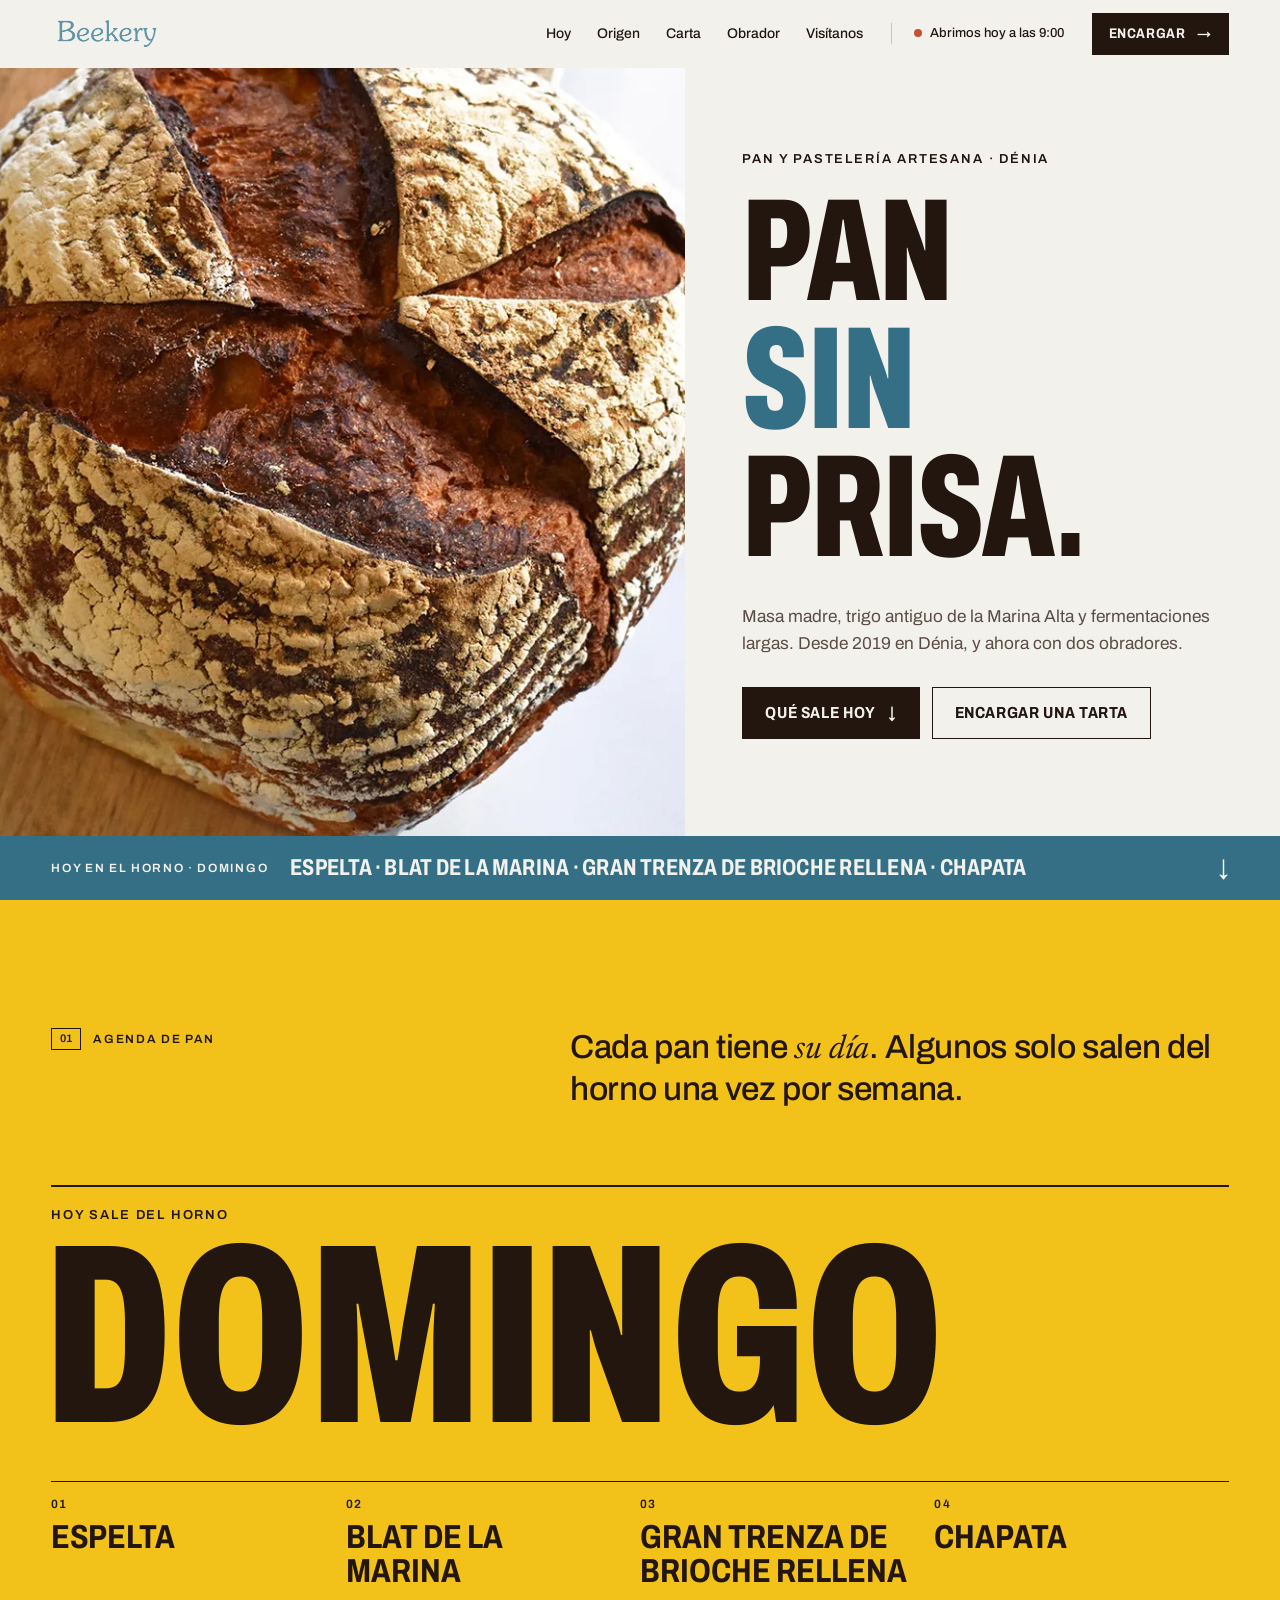
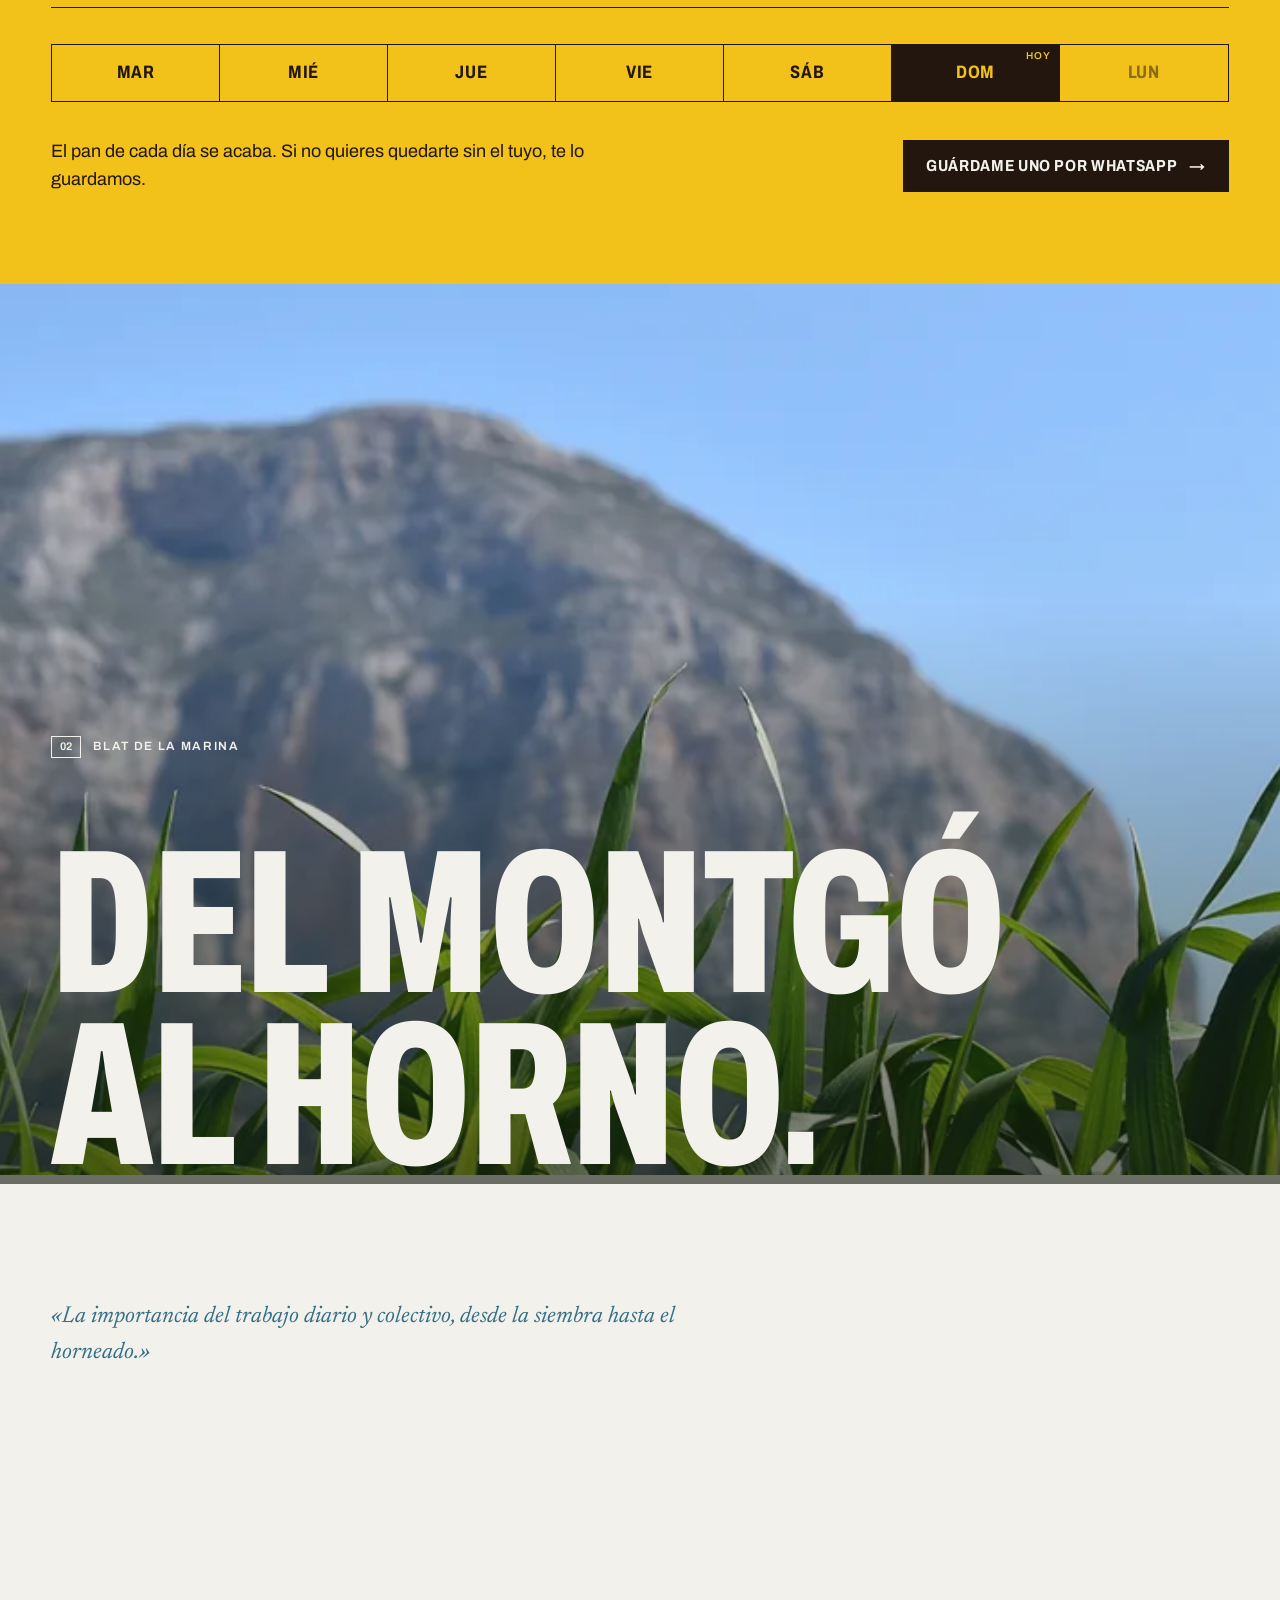
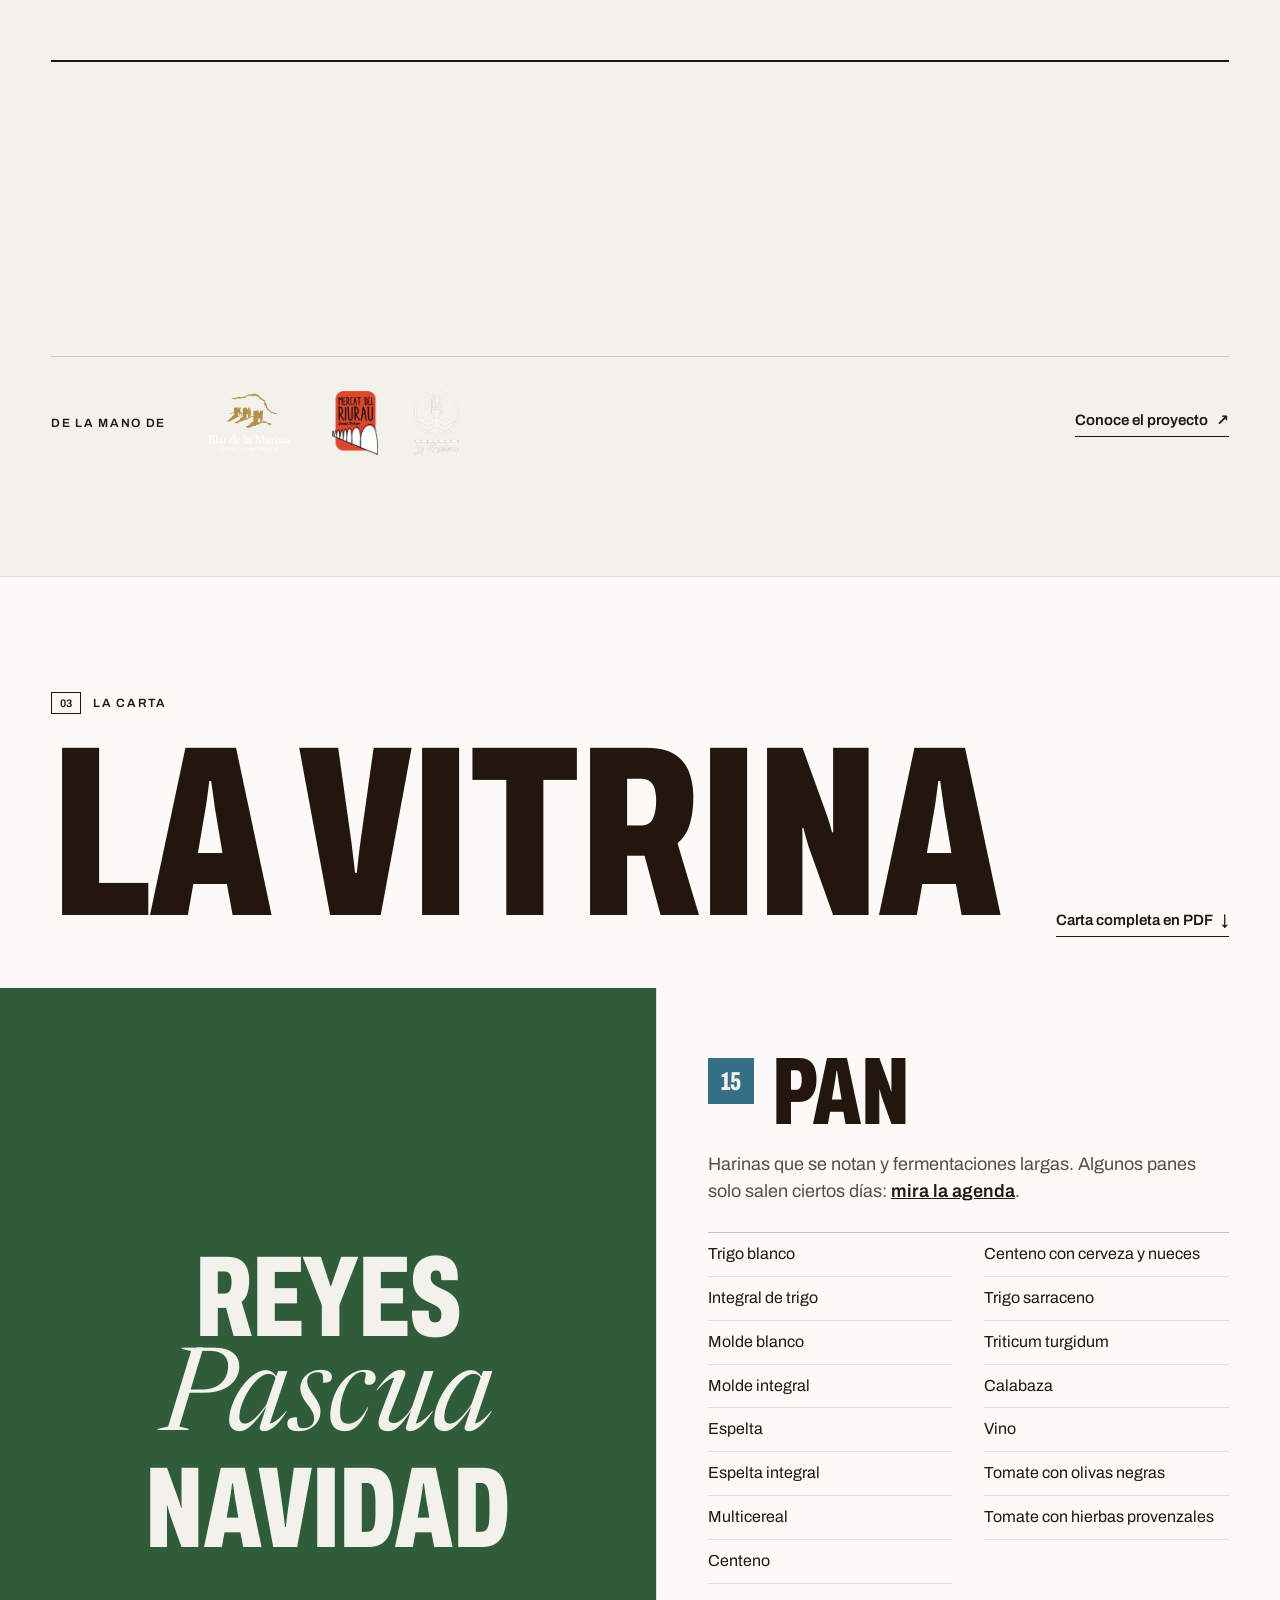
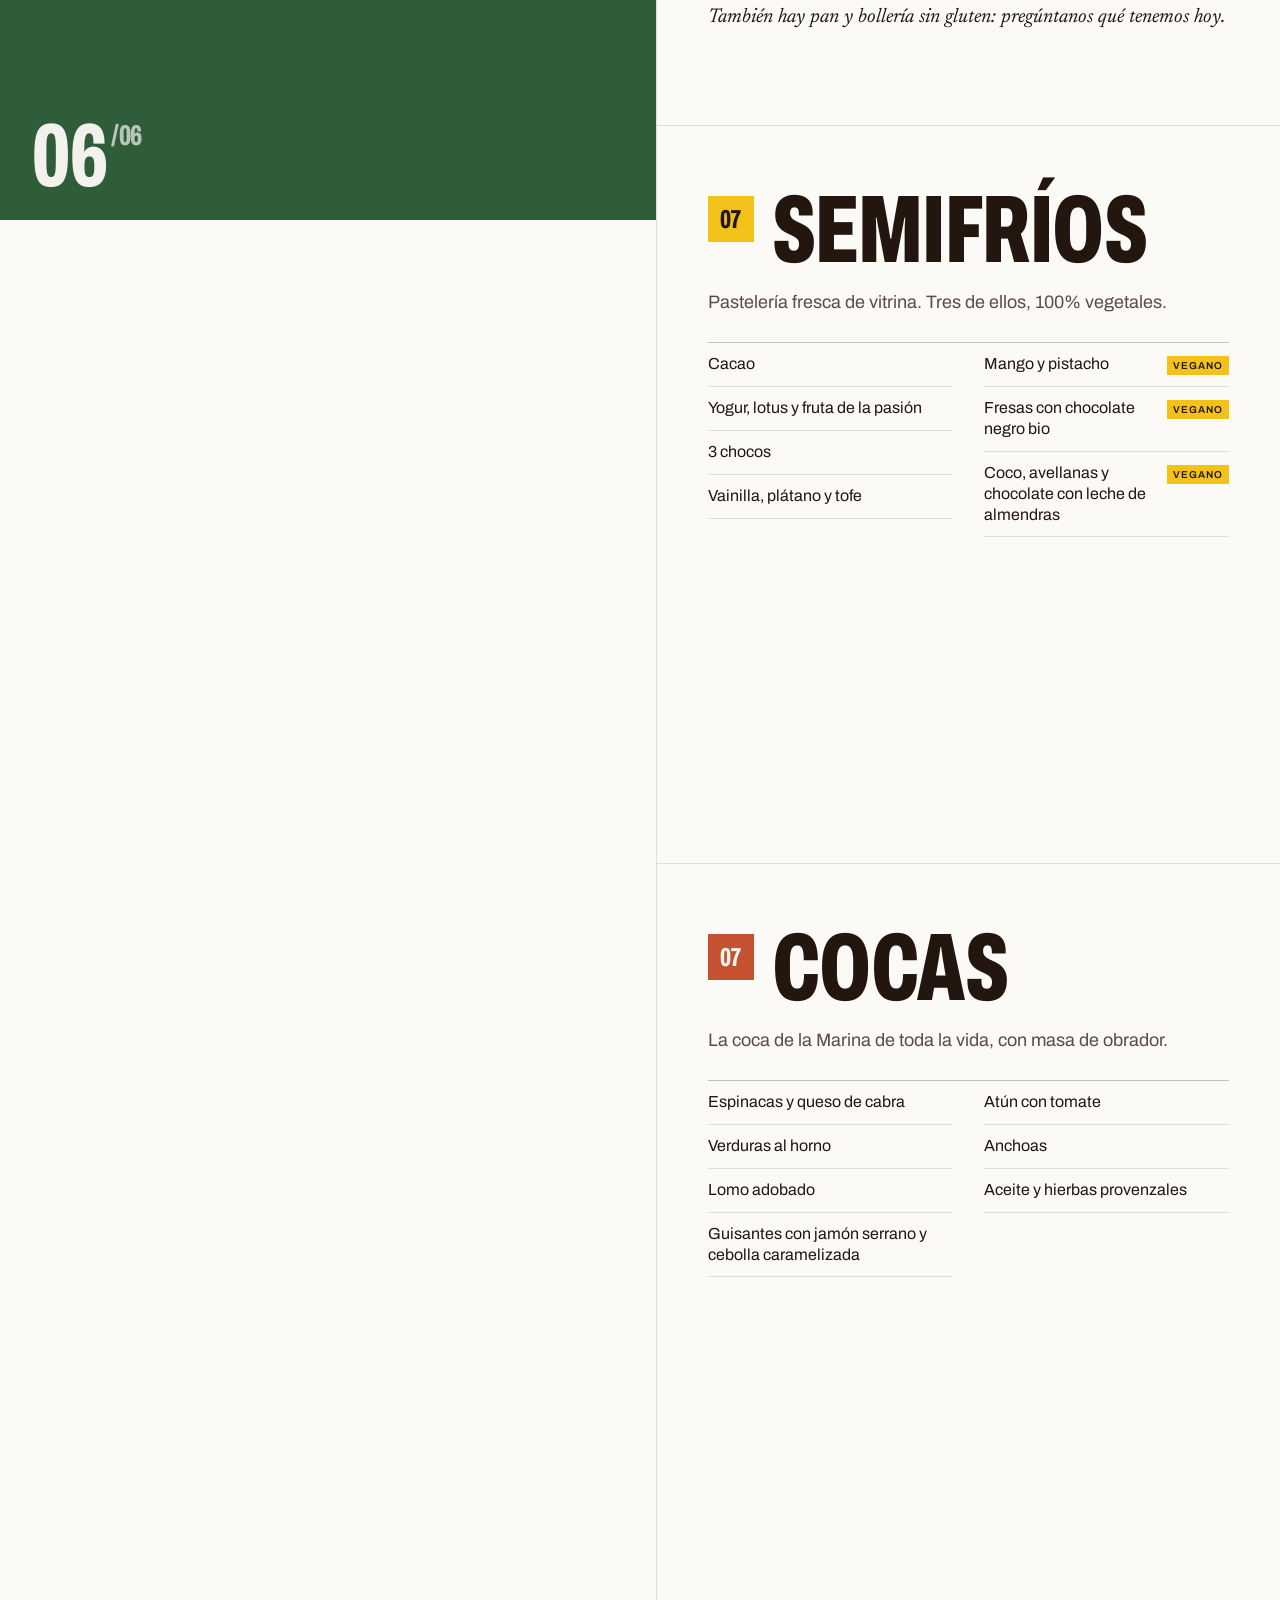
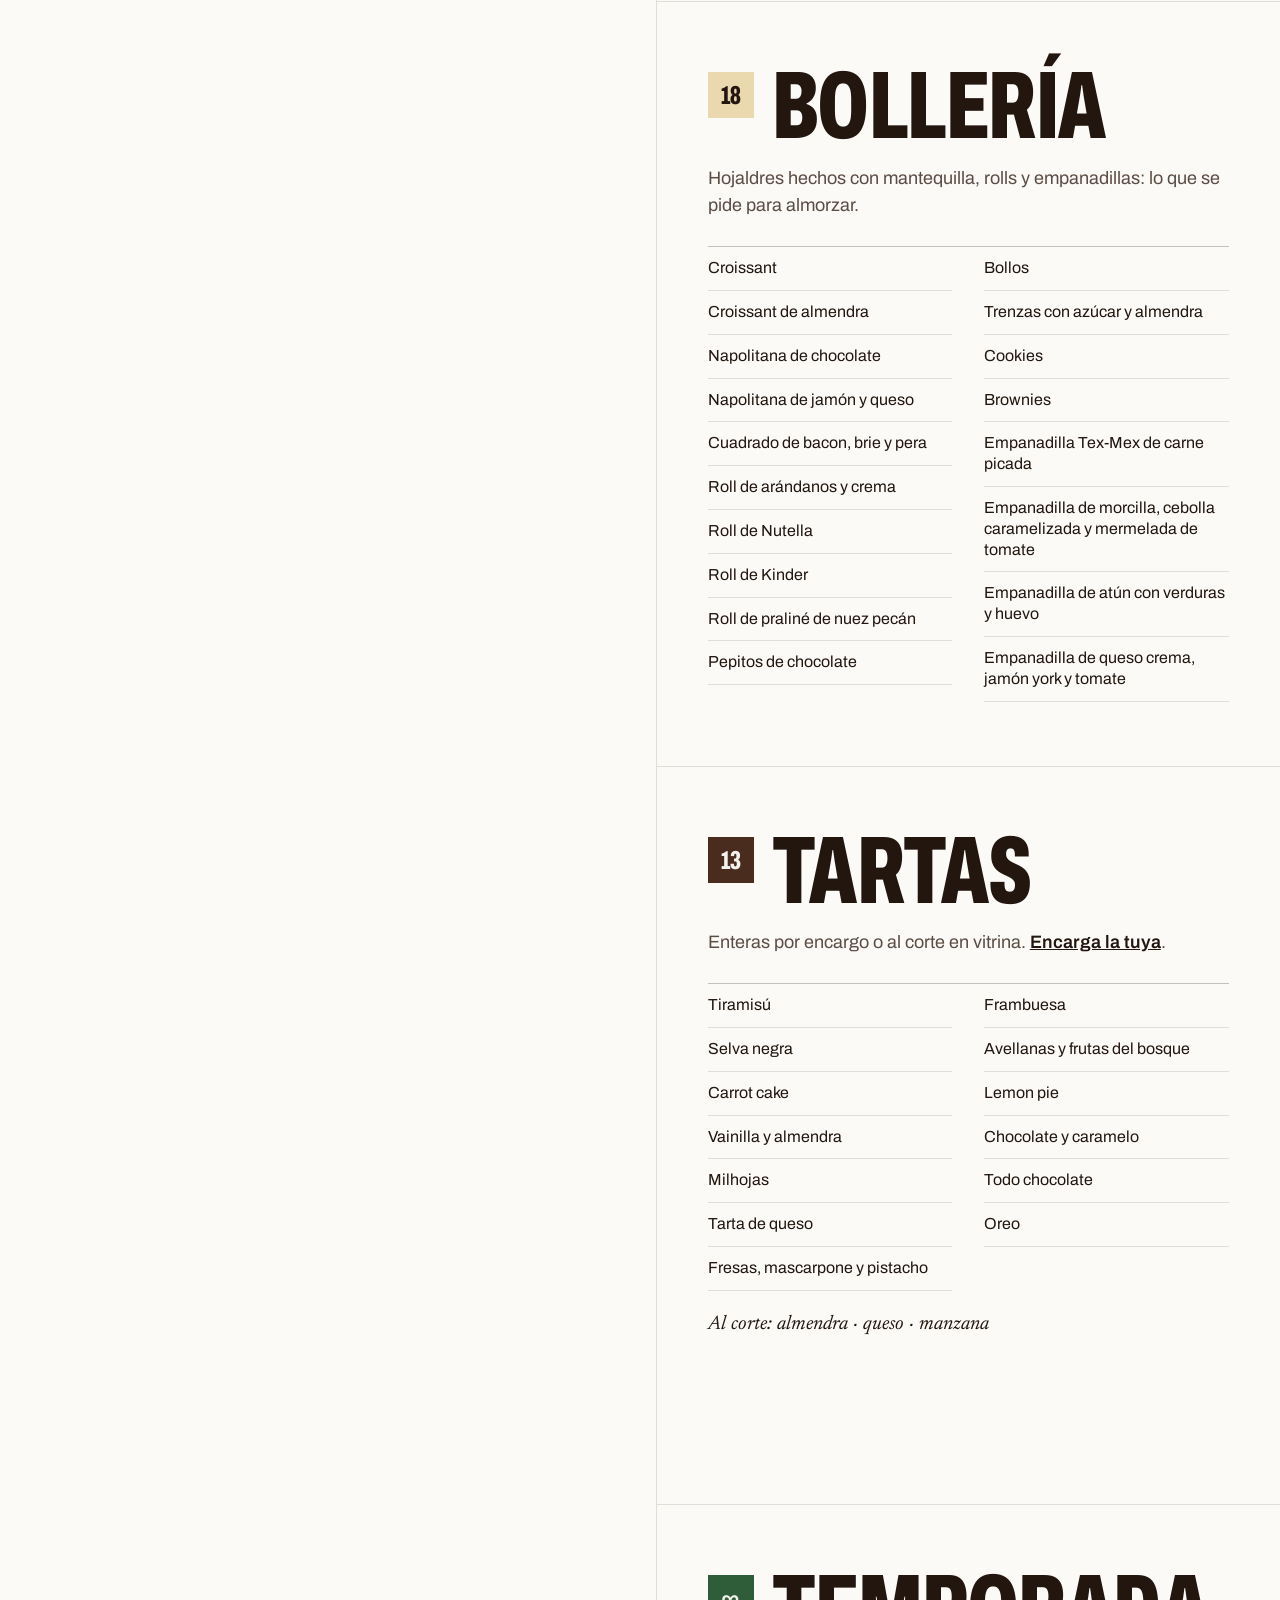
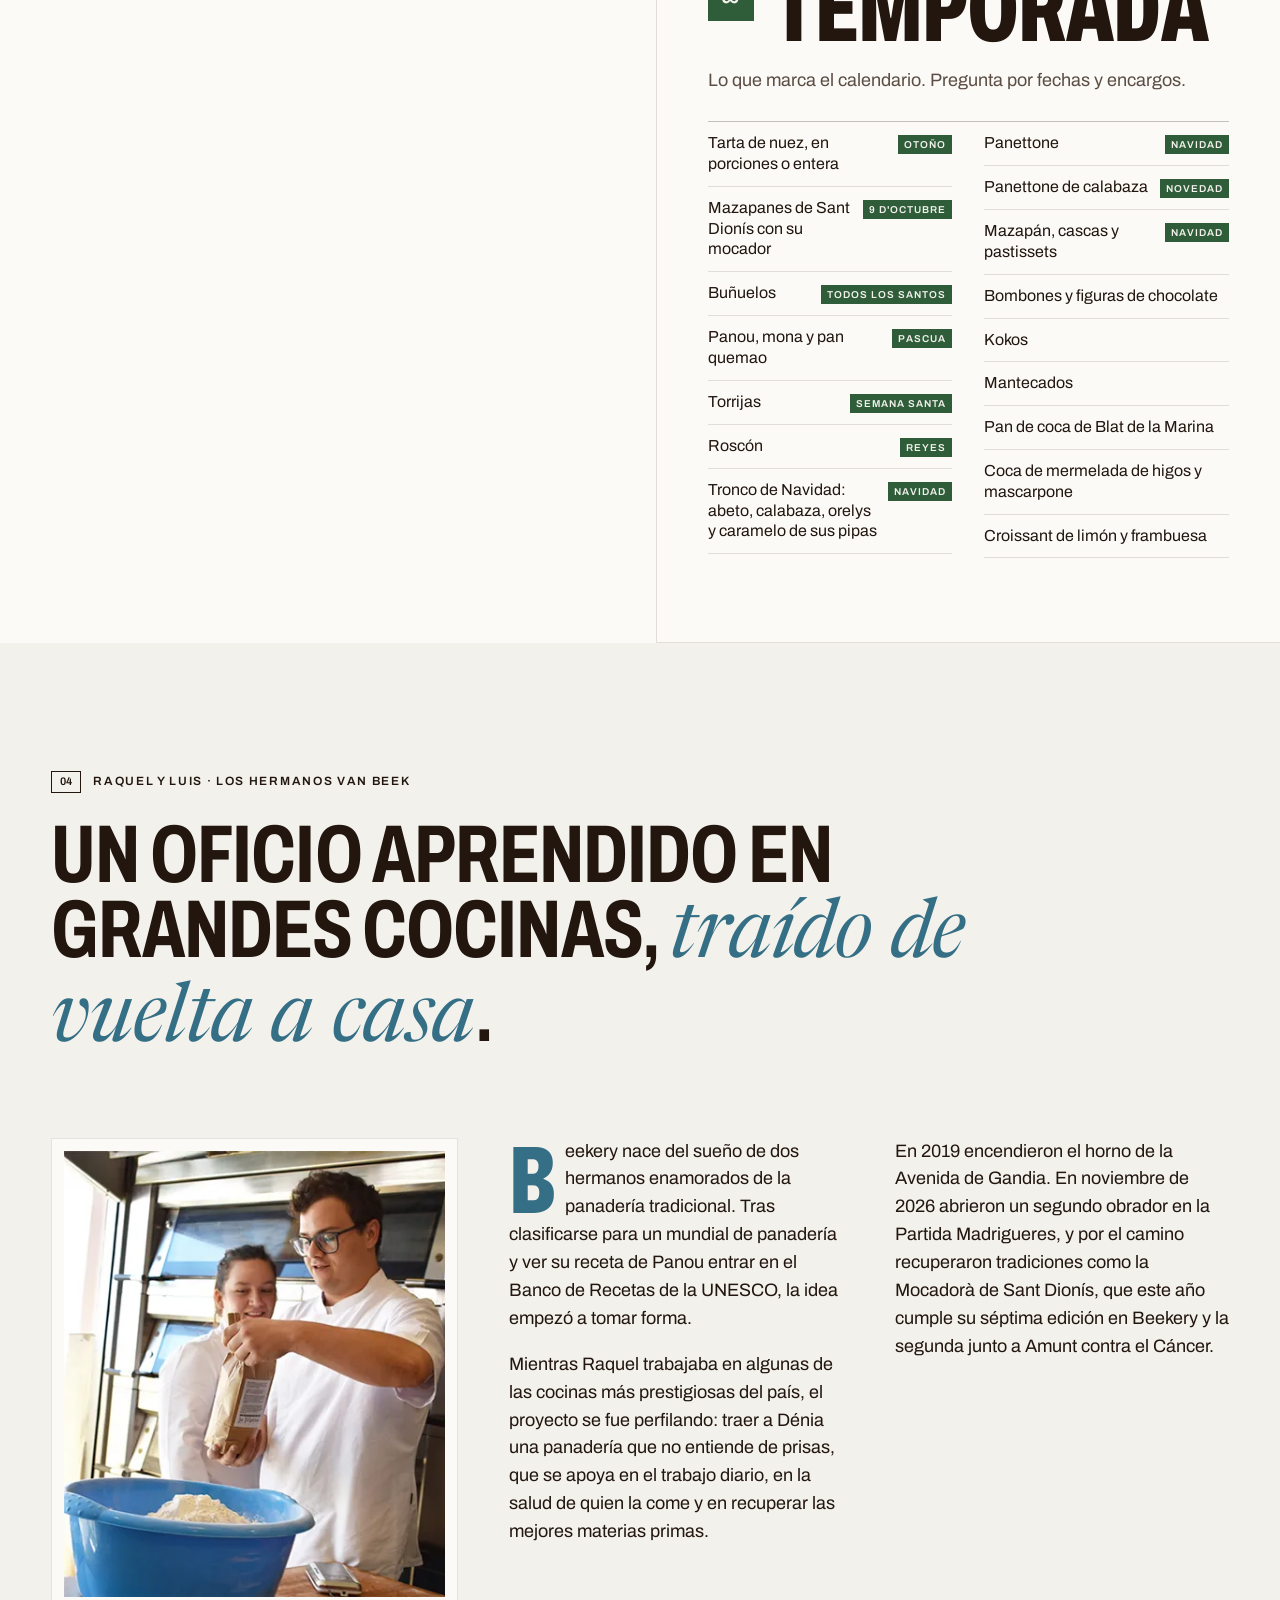
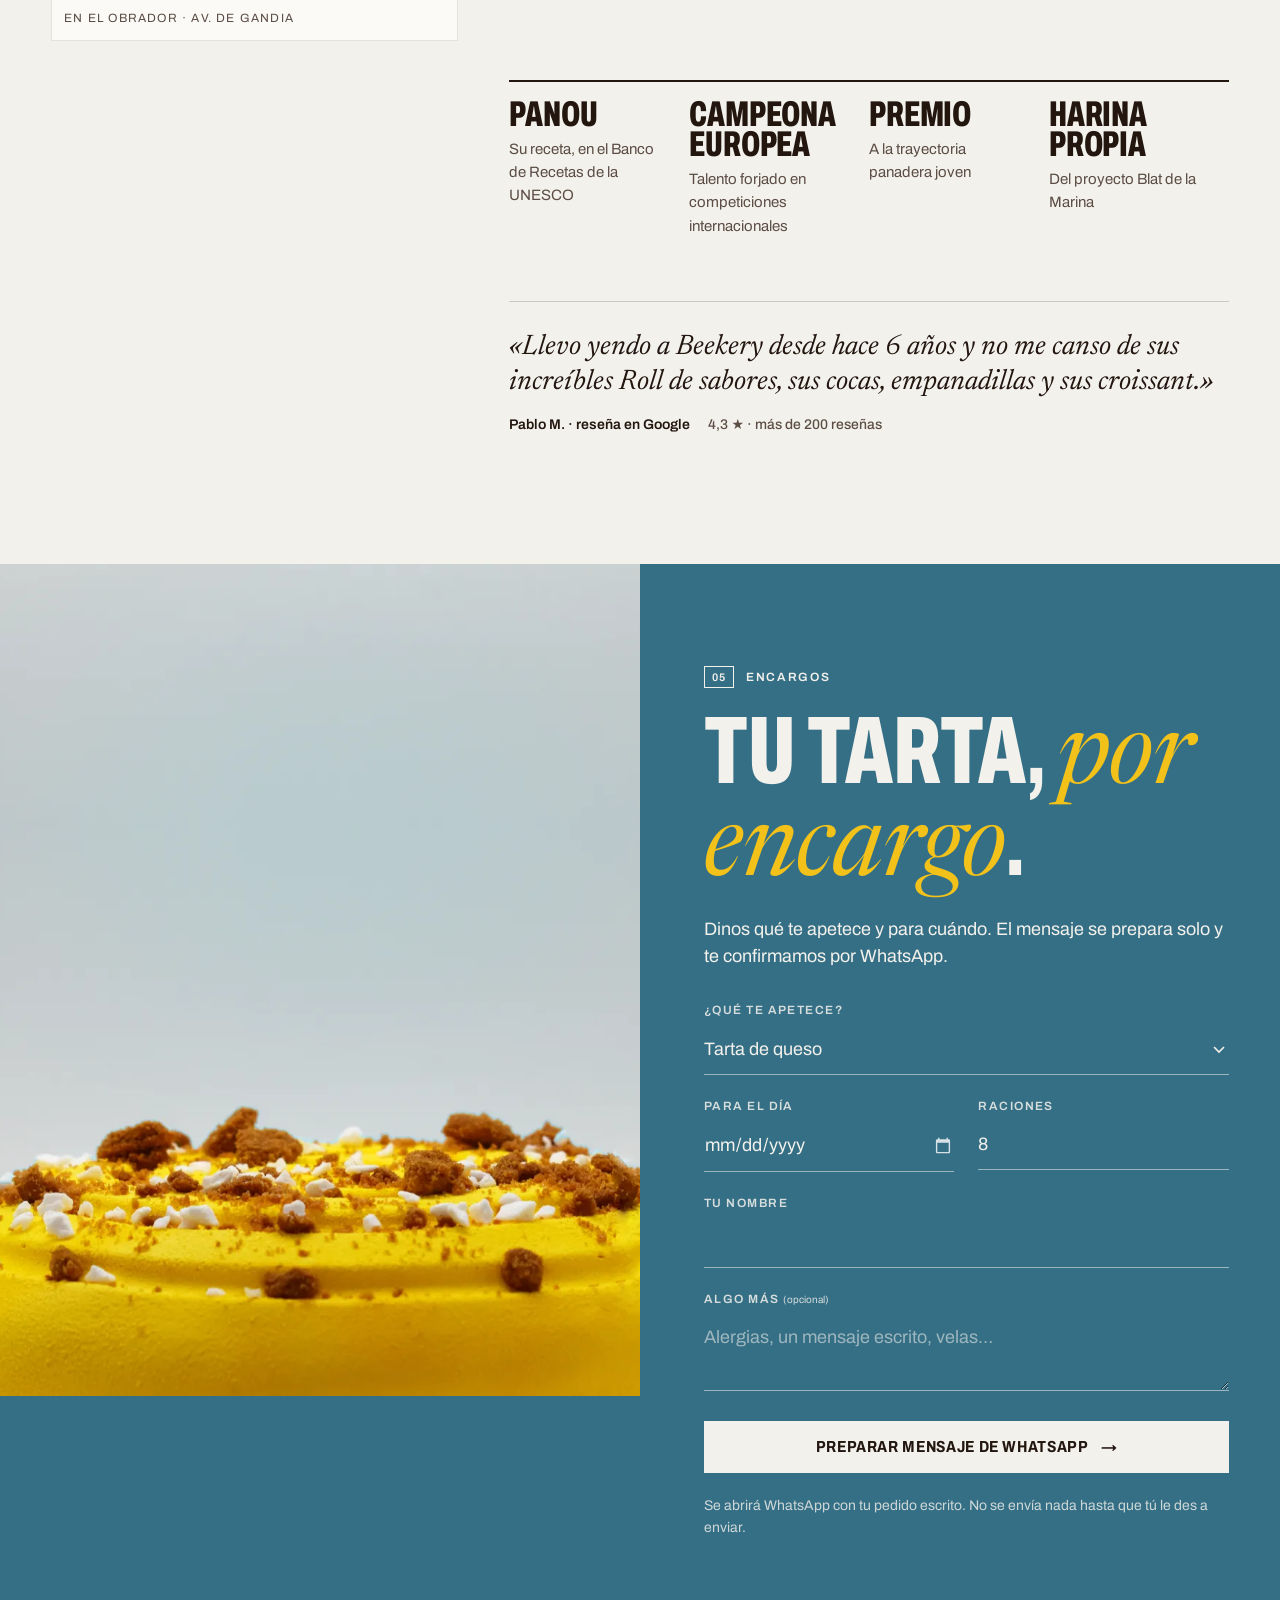
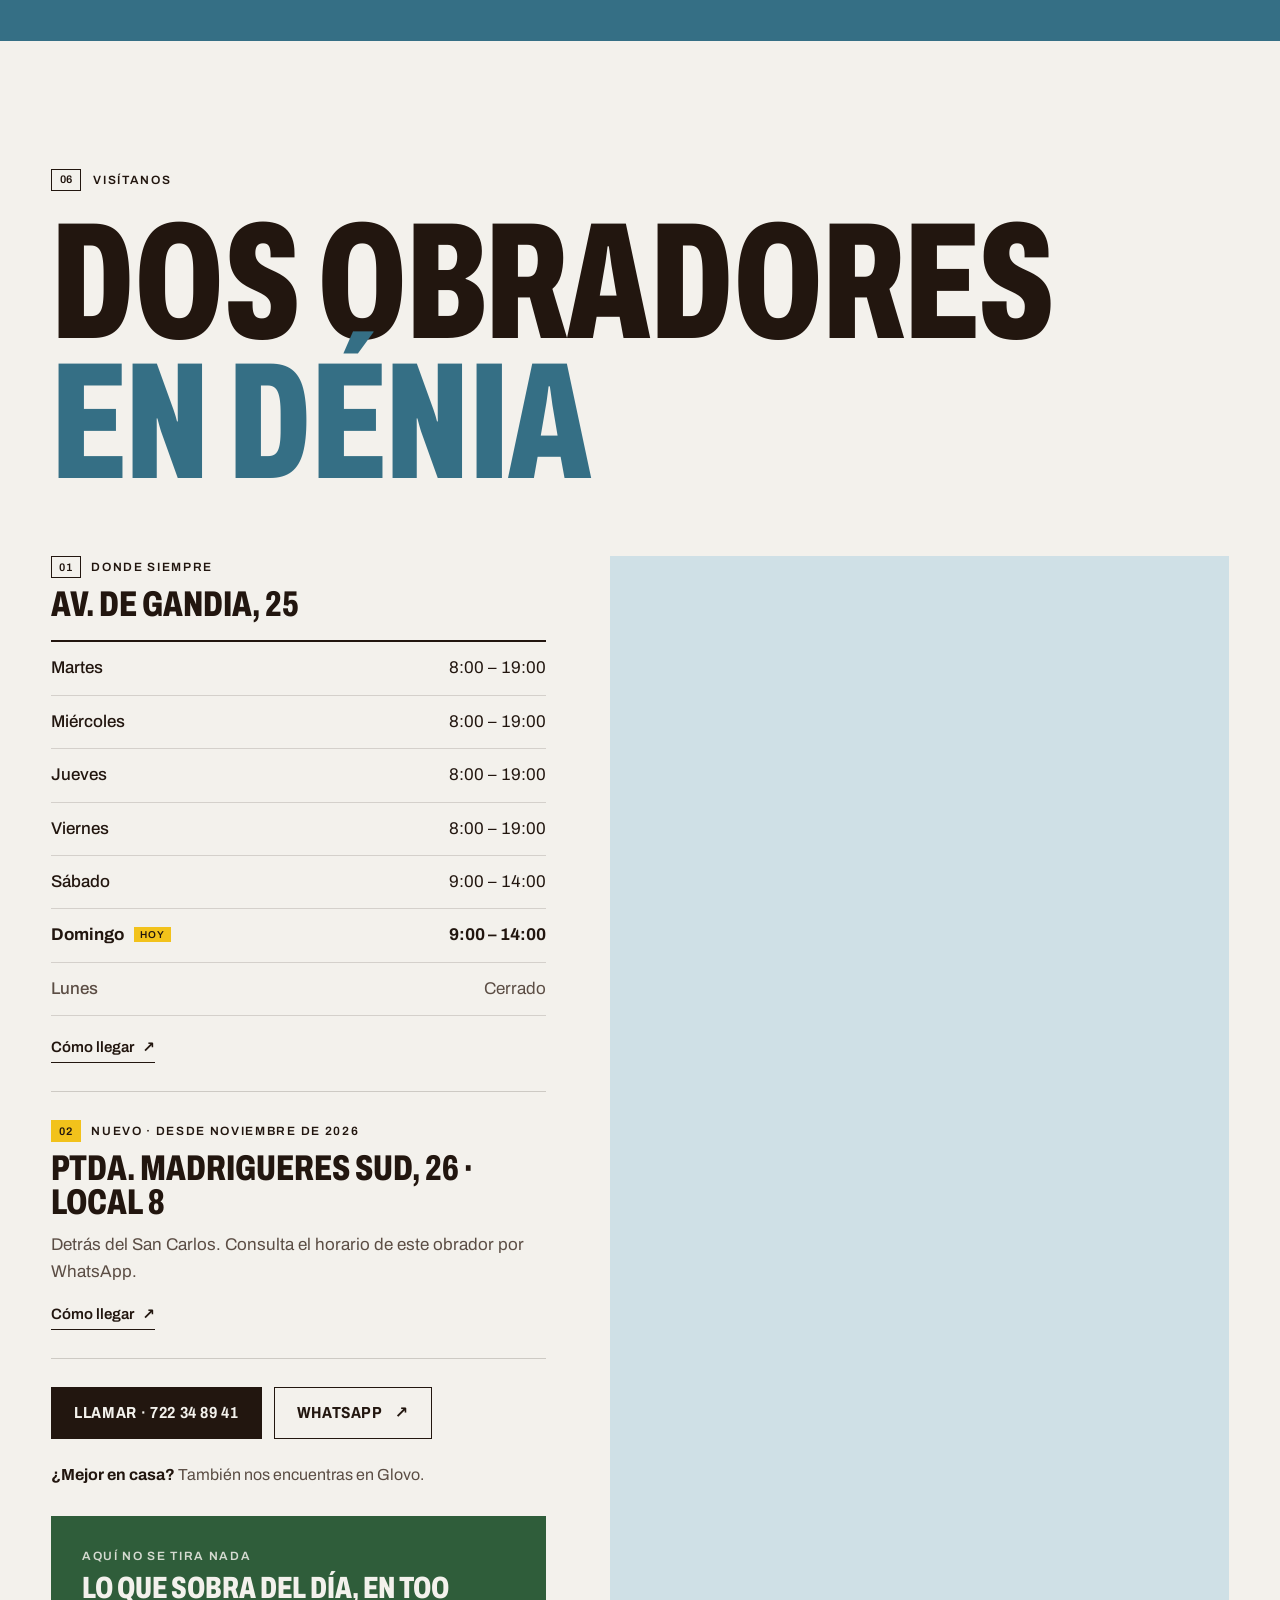
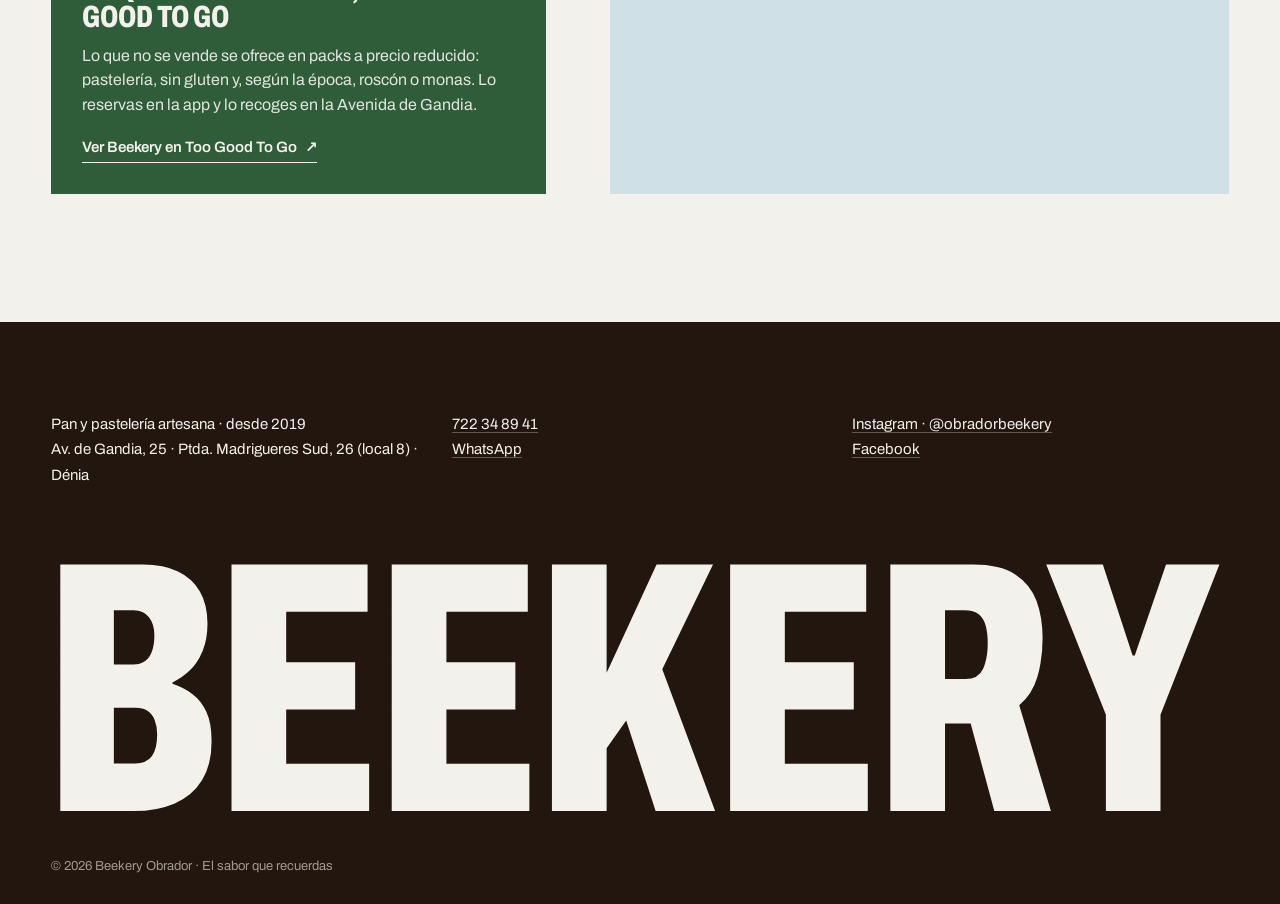
==== v2/index.html @ 75a2059e "Publicación GitHub Pages: v1 y v2 de la demo de Beekery Co-Authored-By: Claude Opus 5.5 <noreply@ant" ====
<!doctype html>
<html lang="es">
<head>
  <meta charset="utf-8" />
  <meta name="robots" content="noindex, nofollow" />
  <meta name="viewport" content="width=device-width, initial-scale=1, viewport-fit=cover" />
  <title>Beekery · Obrador de pan y pastelería artesana en Dénia</title>
  <meta name="description" content="Obrador artesano en Dénia. Pan de fermentación lenta con trigo antiguo Blat de la Marina, tartas por encargo, cocas y bollería. Av. de Gandia, 25 · 722 34 89 41." />
  <meta name="theme-color" content="#F3F1EC" />
  <link rel="canonical" href="https://beekery.es/" />

  <meta property="og:type" content="website" />
  <meta property="og:title" content="Beekery · Pan sin prisa, en Dénia" />
  <meta property="og:description" content="Trigo antiguo de la Marina Alta, fermentaciones largas y un pan distinto cada día. Av. de Gandia, 25." />
  <meta property="og:image" content="https://beekery.es/assets/v2/hero-hogaza.webp" />
  <meta property="og:locale" content="es_ES" />

  <script>document.documentElement.classList.add("js")</script>
  <link rel="icon" href="assets/img/logo-obrador.png" />

  <link rel="preconnect" href="https://fonts.googleapis.com" />
  <link rel="preconnect" href="https://fonts.gstatic.com" crossorigin />
  <link href="https://fonts.googleapis.com/css2?family=Archivo:wdth,wght@62..125,400..900&family=Newsreader:ital,opsz,wght@1,6..72,400;1,6..72,500&display=swap" rel="stylesheet" />
  <link rel="stylesheet" href="styles.css?v=v2-1" />
  <link rel="preload" as="image" href="assets/v2/hero-hogaza-m.webp" />

  <script type="application/ld+json">
  {
    "@context": "https://schema.org",
    "@type": "Bakery",
    "name": "Beekery Obrador",
    "url": "https://beekery.es/",
    "image": "https://beekery.es/assets/v2/hero-hogaza.webp",
    "telephone": "+34 722 34 89 41",
    "priceRange": "1-10 €",
    "servesCuisine": "Panadería y pastelería artesana",
    "address": {
      "@type": "PostalAddress",
      "streetAddress": "Av. de Gandia, 25",
      "postalCode": "03700",
      "addressLocality": "Dénia",
      "addressRegion": "Alicante",
      "addressCountry": "ES"
    },
    "geo": { "@type": "GeoCoordinates", "latitude": 38.8414804, "longitude": 0.0982755 },
    "openingHoursSpecification": [
      { "@type": "OpeningHoursSpecification", "dayOfWeek": ["Tuesday","Wednesday","Thursday","Friday"], "opens": "08:00", "closes": "19:00" },
      { "@type": "OpeningHoursSpecification", "dayOfWeek": ["Saturday","Sunday"], "opens": "09:00", "closes": "14:00" }
    ],
    "foundingDate": "2019",
    "sameAs": ["https://www.instagram.com/obradorbeekery/", "https://www.facebook.com/beekerydenia"]
  }
  </script>
  <script type="application/ld+json">
  {
    "@context": "https://schema.org",
    "@type": "Bakery",
    "name": "Beekery Obrador · Madrigueres",
    "url": "https://beekery.es/",
    "telephone": "+34 722 34 89 41",
    "address": {
      "@type": "PostalAddress",
      "streetAddress": "Partida Madrigueres Sud, 26, Local 8",
      "postalCode": "03700",
      "addressLocality": "Dénia",
      "addressRegion": "Alicante",
      "addressCountry": "ES"
    }
  }
  </script>
</head>
<body>
  <a class="skip" href="#main">Saltar al contenido</a>

  <!-- ================= NAV ================= -->
  <header class="nav" data-nav>
    <a class="nav-logo" href="#top" aria-label="Beekery, inicio">
      <img src="assets/img/logo-beekery.png" alt="Beekery" width="447" height="202" />
    </a>
    <nav class="nav-links" aria-label="Principal">
      <a href="#hoy">Hoy</a>
      <a href="#origen">Origen</a>
      <a href="#vitrina">Carta</a>
      <a href="#obrador">Obrador</a>
      <a href="#visita">Visítanos</a>
    </nav>
    <p class="nav-status" data-status><i></i><span data-status-text>Mar–Vie 8–19 · Sáb–Dom 9–14</span></p>
    <a class="btn btn-ink nav-cta" href="#encargos">Encargar <span aria-hidden="true">→</span></a>
    <button class="nav-burger" type="button" aria-label="Abrir menú" aria-expanded="false" aria-controls="sheet" data-burger>
      <span></span><span></span>
    </button>
  </header>

  <div class="sheet" id="sheet" data-sheet>
    <nav aria-label="Menú móvil">
      <a href="#hoy"><small>01</small>Hoy en el horno</a>
      <a href="#origen"><small>02</small>Origen</a>
      <a href="#vitrina"><small>03</small>La carta</a>
      <a href="#obrador"><small>04</small>El obrador</a>
      <a href="#encargos"><small>05</small>Encargos</a>
      <a href="#visita"><small>06</small>Visítanos</a>
    </nav>
    <p class="sheet-foot">Av. de Gandia, 25 · Dénia<br /><a href="tel:+34722348941">722 34 89 41</a></p>
  </div>

  <main id="main">
    <!-- ================= HERO ================= -->
    <section class="hero" id="top" aria-labelledby="hero-title">
      <figure class="hero-media" data-hero-media>
        <img src="assets/v2/hero-hogaza-m.webp" alt="Hogaza de Beekery vista desde arriba, enharinada y abierta en cuatro cortes, sobre una tabla de madera" width="900" height="935" fetchpriority="high" />
      </figure>

      <div class="hero-copy">
        <p class="kicker">Pan y pastelería artesana · Dénia</p>
        <h1 class="hero-title" id="hero-title">
          <span class="line"><span>Pan</span></span>
          <span class="line"><span>sin</span></span>
          <span class="line"><span>prisa.</span></span>
        </h1>
        <p class="hero-sub">Masa madre, trigo antiguo de la Marina Alta y fermentaciones largas. Desde 2019 en Dénia, y ahora con dos obradores.</p>
        <div class="hero-ctas">
          <a class="btn btn-ink" href="#hoy">Qué sale hoy <span aria-hidden="true">↓</span></a>
          <a class="btn btn-line" href="#encargos">Encargar una tarta</a>
        </div>
      </div>

      <a class="hero-today" href="#hoy" data-hero-today>
        <span class="hero-today-label" data-hero-today-label>Hoy en el horno</span>
        <span class="hero-today-list" data-hero-today-list>Consulta la agenda de pan</span>
        <span class="hero-today-arrow" aria-hidden="true">↓</span>
      </a>
    </section>

    <!-- ================= HOY EN EL HORNO ================= -->
    <section class="hoy" id="hoy" aria-labelledby="hoy-title">
      <div class="hoy-head">
        <p class="label"><span>01</span> Agenda de pan</p>
        <h2 class="hoy-intro" id="hoy-title">Cada pan tiene <em>su día</em>. Algunos solo salen del horno una vez por semana.</h2>
      </div>

      <div class="hoy-stage" id="hoy-panel" role="tabpanel" aria-live="polite">
        <p class="hoy-when" data-hoy-when>Hoy</p>
        <p class="hoy-day" data-hoy-day>Martes</p>
        <ul class="hoy-list" data-hoy-list>
          <li>Multicereales</li><li>Blat de la Marina</li><li>Pan inglés integral</li>
        </ul>
      </div>

      <div class="hoy-week" role="tablist" aria-label="Elige un día" data-hoy-week>
        <button role="tab" type="button" aria-controls="hoy-panel" data-d="2" aria-selected="true">Mar</button>
        <button role="tab" type="button" aria-controls="hoy-panel" data-d="3" aria-selected="false">Mié</button>
        <button role="tab" type="button" aria-controls="hoy-panel" data-d="4" aria-selected="false">Jue</button>
        <button role="tab" type="button" aria-controls="hoy-panel" data-d="5" aria-selected="false">Vie</button>
        <button role="tab" type="button" aria-controls="hoy-panel" data-d="6" aria-selected="false">Sáb</button>
        <button role="tab" type="button" aria-controls="hoy-panel" data-d="0" aria-selected="false">Dom</button>
        <button role="tab" type="button" aria-controls="hoy-panel" data-d="1" aria-selected="false">Lun</button>
      </div>

      <div class="hoy-foot">
        <p>El pan de cada día se acaba. Si no quieres quedarte sin el tuyo, te lo guardamos.</p>
        <a class="btn btn-ink" href="https://wa.me/34722348941" target="_blank" rel="noopener" data-hoy-wa>Guárdame uno por WhatsApp <span aria-hidden="true">→</span></a>
      </div>

      <noscript>
        <p class="hoy-noscript">Mar: Multicereales, Blat de la Marina, Pan inglés integral · Mié: Espelta integral, Centeno, Chapata · Jue: Multicereales, Blat de la Marina con espelta, Trigo sarraceno · Vie: Espelta, Brioche en molde, Blat de la Marina, Chapata · Sáb: Espelta integral, Multicereal, Blat de la Marina, Creación Beekery · Dom: Espelta, Blat de la Marina, Gran trenza de brioche rellena, Chapata · Lunes cerrado.</p>
      </noscript>
    </section>

    <!-- ================= ORIGEN · BLAT DE LA MARINA ================= -->
    <section class="origen" id="origen" aria-labelledby="origen-title">
      <div class="origen-hero">
        <picture class="origen-media">
          <source media="(max-width: 860px)" srcset="assets/v2/montgo-m.webp" />
          <img src="assets/v2/montgo.webp" alt="Trigo verde creciendo a los pies del Montgó, en Dénia" width="1600" height="875" loading="lazy" data-parallax />
        </picture>
        <div class="origen-title-wrap">
          <p class="label label-light"><span>02</span> Blat de la Marina</p>
          <h2 class="origen-title" id="origen-title"><span>Del Montgó</span><span>al horno.</span></h2>
        </div>
      </div>

      <div class="origen-body">
        <p class="origen-motto">«La importancia del trabajo diario y colectivo, desde la siembra hasta el horneado.»</p>
        <p class="origen-lede">Con el proyecto <strong>Blat de la Marina</strong> volvemos a cultivar y moler variedades antiguas de trigo de nuestra comarca. Es recuperar la cadena que unía a labradores, moledores y panaderos, y un pan que sabe a algo.</p>

        <ol class="chain" data-chain>
          <li><span class="chain-n">01</span><h3>Siembra</h3><p>Variedades antiguas de trigo vuelven a los campos de la Marina Alta.</p></li>
          <li><span class="chain-n">02</span><h3>Molienda</h3><p>El grano se muele cerca, sin dar media vuelta al mundo.</p></li>
          <li><span class="chain-n">03</span><h3>Fermentación</h3><p>La masa reposa el tiempo que necesita. Ni una hora menos.</p></li>
          <li><span class="chain-n">04</span><h3>Horno</h3><p>Cada mañana, en Dénia, a muy pocos pasos del campo.</p></li>
        </ol>

        <div class="partners">
          <p>De la mano de</p>
          <img src="assets/img/logo-blat.png" alt="Blat de la Marina" width="598" height="483" loading="lazy" class="partner-blat" />
          <img src="assets/img/logo-riurau.png" alt="Mercat del Riurau" width="104" height="144" loading="lazy" />
          <img src="assets/img/logo-farinera.png" alt="Farinera" width="105" height="150" loading="lazy" />
          <a class="link" href="http://www.mercatdelriurau.org/index.php/el-blat/" target="_blank" rel="noopener">Conoce el proyecto <span aria-hidden="true">↗</span></a>
        </div>
      </div>
    </section>

    <!-- ================= VITRINA (CARTA) ================= -->
    <section class="vitrina" id="vitrina" aria-labelledby="vitrina-title">
      <div class="vitrina-head">
        <p class="label"><span>03</span> La carta</p>
        <h2 class="vitrina-title" id="vitrina-title">La vitrina</h2>
        <a class="link" href="assets/carta-beekery.pdf" target="_blank" rel="noopener">Carta completa en PDF <span aria-hidden="true">↓</span></a>
      </div>

      <div class="vitrina-grid">
        <!-- Escenario fijo (escritorio) -->
        <div class="stage" aria-hidden="true" data-stage>
          <div class="stage-inner">
            <figure class="stage-shot is-active" data-shot="pan"><img src="assets/v2/hogazas.webp" alt="" width="1400" height="653" loading="lazy" /></figure>
            <figure class="stage-shot" data-shot="semi"><img src="assets/v2/semifrio.webp" alt="" width="1200" height="900" loading="lazy" /></figure>
            <figure class="stage-shot is-print" data-shot="cocas"><img src="assets/v2/coca.webp" alt="" width="760" height="520" loading="lazy" /></figure>
            <figure class="stage-shot is-print" data-shot="bolleria"><img src="assets/v2/croissant.webp" alt="" width="1000" height="750" loading="lazy" /></figure>
            <figure class="stage-shot is-print is-tall" data-shot="tartas"><img src="assets/v2/tiramisu.webp" alt="" width="480" height="626" loading="lazy" /></figure>
            <div class="stage-shot is-type" data-shot="temp"><span>Reyes</span><span>Pascua</span><span>Navidad</span></div>
            <p class="stage-caption"><span data-stage-caption>01</span><small>/06</small></p>
          </div>
        </div>

        <!-- Categorías -->
        <div class="cats">
          <article class="cat" data-cat="pan" style="--c: var(--azul); --on: var(--harina)">
            <figure class="cat-shot"><img src="assets/v2/hogazas.webp" alt="Hogazas de Beekery con la corteza enharinada" width="1400" height="653" loading="lazy" /></figure>
            <header><span class="cat-n">15</span><h3>Pan</h3></header>
            <p class="cat-intro">Harinas que se notan y fermentaciones largas. Algunos panes solo salen ciertos días: <a href="#hoy">mira la agenda</a>.</p>
            <ul class="items">
              <li>Trigo blanco</li><li>Integral de trigo</li><li>Molde blanco</li><li>Molde integral</li>
              <li>Espelta</li><li>Espelta integral</li><li>Multicereal</li><li>Centeno</li>
              <li>Centeno con cerveza y nueces</li><li>Trigo sarraceno</li><li>Triticum turgidum</li><li>Calabaza</li>
              <li>Vino</li><li>Tomate con olivas negras</li><li>Tomate con hierbas provenzales</li>
            </ul>
            <p class="items-sub">También hay pan y bollería sin gluten: pregúntanos qué tenemos hoy.</p>
          </article>

          <article class="cat" data-cat="semi" style="--c: var(--amarillo); --on: var(--tinta)">
            <figure class="cat-shot"><img src="assets/v2/semifrio.webp" alt="Semifrío amarillo de Beekery con crumble de galleta y merengue" width="1200" height="900" loading="lazy" /></figure>
            <header><span class="cat-n">07</span><h3>Semifríos</h3></header>
            <p class="cat-intro">Pastelería fresca de vitrina. Tres de ellos, 100% vegetales.</p>
            <ul class="items">
              <li>Cacao</li><li>Yogur, lotus y fruta de la pasión</li><li>3 chocos</li><li>Vainilla, plátano y tofe</li>
              <li>Mango y pistacho <b>vegano</b></li>
              <li>Fresas con chocolate negro bio <b>vegano</b></li>
              <li>Coco, avellanas y chocolate con leche de almendras <b>vegano</b></li>
            </ul>
          </article>

          <article class="cat" data-cat="cocas" style="--c: var(--teja); --on: var(--harina)">
            <figure class="cat-shot is-print"><img src="assets/v2/coca.webp" alt="Coca de verduras al horno de Beekery" width="760" height="520" loading="lazy" /></figure>
            <header><span class="cat-n">07</span><h3>Cocas</h3></header>
            <p class="cat-intro">La coca de la Marina de toda la vida, con masa de obrador.</p>
            <ul class="items">
              <li>Espinacas y queso de cabra</li><li>Verduras al horno</li><li>Lomo adobado</li>
              <li>Guisantes con jamón serrano y cebolla caramelizada</li><li>Atún con tomate</li><li>Anchoas</li><li>Aceite y hierbas provenzales</li>
            </ul>
          </article>

          <article class="cat" data-cat="bolleria" style="--c: var(--mantequilla); --on: var(--tinta)">
            <figure class="cat-shot is-print"><img src="assets/v2/croissant.webp" alt="Cruasán de mantequilla (imagen ilustrativa)" width="1000" height="750" loading="lazy" /></figure>
            <header><span class="cat-n">18</span><h3>Bollería</h3></header>
            <p class="cat-intro">Hojaldres hechos con mantequilla, rolls y empanadillas: lo que se pide para almorzar.</p>
            <ul class="items">
              <li>Croissant</li><li>Croissant de almendra</li><li>Napolitana de chocolate</li><li>Napolitana de jamón y queso</li>
              <li>Cuadrado de bacon, brie y pera</li><li>Roll de arándanos y crema</li><li>Roll de Nutella</li><li>Roll de Kinder</li>
              <li>Roll de praliné de nuez pecán</li><li>Pepitos de chocolate</li><li>Bollos</li><li>Trenzas con azúcar y almendra</li>
              <li>Cookies</li><li>Brownies</li>
              <li>Empanadilla Tex-Mex de carne picada</li><li>Empanadilla de morcilla, cebolla caramelizada y mermelada de tomate</li>
              <li>Empanadilla de atún con verduras y huevo</li><li>Empanadilla de queso crema, jamón york y tomate</li>
            </ul>
          </article>

          <article class="cat" data-cat="tartas" style="--c: var(--cacao); --on: var(--harina)">
            <figure class="cat-shot is-print is-tall"><img src="assets/v2/tiramisu.webp" alt="Tarta tiramisú de Beekery espolvoreada con cacao" width="480" height="626" loading="lazy" /></figure>
            <header><span class="cat-n">13</span><h3>Tartas</h3></header>
            <p class="cat-intro">Enteras por encargo o al corte en vitrina. <a href="#encargos">Encarga la tuya</a>.</p>
            <ul class="items">
              <li>Tiramisú</li><li>Selva negra</li><li>Carrot cake</li><li>Vainilla y almendra</li><li>Milhojas</li>
              <li>Tarta de queso</li><li>Fresas, mascarpone y pistacho</li><li>Frambuesa</li><li>Avellanas y frutas del bosque</li>
              <li>Lemon pie</li><li>Chocolate y caramelo</li><li>Todo chocolate</li><li>Oreo</li>
            </ul>
            <p class="items-sub">Al corte: almendra · queso · manzana</p>
          </article>

          <article class="cat" data-cat="temp" style="--c: var(--verde); --on: var(--harina)">
            <div class="cat-shot is-type" aria-hidden="true"><span>Reyes</span><span>Pascua</span><span>Navidad</span></div>
            <header><span class="cat-n">∞</span><h3>Temporada</h3></header>
            <p class="cat-intro">Lo que marca el calendario. Pregunta por fechas y encargos.</p>
            <ul class="items">
              <li>Tarta de nuez, en porciones o entera <b>Otoño</b></li>
              <li>Mazapanes de Sant Dionís con su mocador <b>9 d'Octubre</b></li>
              <li>Buñuelos <b>Todos los Santos</b></li>
              <li>Panou, mona y pan quemao <b>Pascua</b></li>
              <li>Torrijas <b>Semana Santa</b></li>
              <li>Roscón <b>Reyes</b></li>
              <li>Tronco de Navidad: abeto, calabaza, orelys y caramelo de sus pipas <b>Navidad</b></li>
              <li>Panettone <b>Navidad</b></li>
              <li>Panettone de calabaza <b>Novedad</b></li>
              <li>Mazapán, cascas y pastissets <b>Navidad</b></li>
              <li>Bombones y figuras de chocolate</li><li>Kokos</li><li>Mantecados</li>
              <li>Pan de coca de Blat de la Marina</li><li>Coca de mermelada de higos y mascarpone</li><li>Croissant de limón y frambuesa</li>
            </ul>
          </article>
        </div>
      </div>
    </section>

    <!-- ================= OBRADOR ================= -->
    <section class="obrador" id="obrador" aria-labelledby="obrador-title">
      <p class="label"><span>04</span> Raquel y Luis · los hermanos Van Beek</p>
      <h2 class="obrador-title" id="obrador-title">Un oficio aprendido en grandes cocinas, <em>traído de vuelta a casa</em>.</h2>

      <div class="obrador-grid">
        <figure class="obrador-photo">
          <img src="assets/v2/obrador.webp" alt="Los panaderos de Beekery echando harina en un barreño, frente a los hornos del obrador" width="407" height="477" loading="lazy" />
          <figcaption>En el obrador · Av. de Gandia</figcaption>
        </figure>

        <div class="obrador-text">
          <p class="drop">Beekery nace del sueño de dos hermanos enamorados de la panadería tradicional. Tras clasificarse para un mundial de panadería y ver su receta de Panou entrar en el Banco de Recetas de la UNESCO, la idea empezó a tomar forma.</p>
          <p>Mientras Raquel trabajaba en algunas de las cocinas más prestigiosas del país, el proyecto se fue perfilando: traer a Dénia una panadería que no entiende de prisas, que se apoya en el trabajo diario, en la salud de quien la come y en recuperar las mejores materias primas.</p>
          <p>En 2019 encendieron el horno de la Avenida de Gandia. En noviembre de 2026 abrieron un segundo obrador en la Partida Madrigueres, y por el camino recuperaron tradiciones como la Mocadorà de Sant Dionís, que este año cumple su séptima edición en Beekery y la segunda junto a Amunt contra el Cáncer.</p>
        </div>

        <ul class="facts">
          <li><strong>Panou</strong><span>Su receta, en el Banco de Recetas de la UNESCO</span></li>
          <li><strong>Campeona europea</strong><span>Talento forjado en competiciones internacionales</span></li>
          <li><strong>Premio</strong><span>A la trayectoria panadera joven</span></li>
          <li><strong>Harina propia</strong><span>Del proyecto Blat de la Marina</span></li>
        </ul>

        <blockquote class="review">
          <p>«Llevo yendo a Beekery desde hace 6 años y no me canso de sus increíbles Roll de sabores, sus cocas, empanadillas y sus croissant.»</p>
          <footer>Pablo M. · reseña en Google <span class="review-score">4,3 ★ · más de 200 reseñas</span></footer>
        </blockquote>
      </div>
    </section>

    <!-- ================= ENCARGOS ================= -->
    <section class="encargos" id="encargos" aria-labelledby="encargos-title">
      <figure class="encargos-media">
        <img src="assets/v2/semifrio-tall.webp" alt="" width="1100" height="1154" loading="lazy" />
      </figure>

      <div class="encargos-body">
        <p class="label label-light"><span>05</span> Encargos</p>
        <h2 class="encargos-title" id="encargos-title">Tu tarta, <em>por encargo</em>.</h2>
        <p class="encargos-intro">Dinos qué te apetece y para cuándo. El mensaje se prepara solo y te confirmamos por WhatsApp.</p>

        <form class="order" data-order novalidate>
          <label class="field field-full">
            <span>¿Qué te apetece?</span>
            <select name="producto">
              <option>Tarta de queso</option><option>Tiramisú</option><option>Selva negra</option><option>Carrot cake</option>
              <option>Fresas, mascarpone y pistacho</option><option>Todo chocolate</option><option>Lemon pie</option>
              <option>Tarta de nuez</option><option>Semifrío (a elegir)</option><option>Tarta de boda o celebración</option><option>Pan para un evento</option><option>Otra cosa (te lo cuento)</option>
            </select>
          </label>
          <label class="field">
            <span>Para el día</span>
            <input type="date" name="fecha" required />
          </label>
          <label class="field">
            <span>Raciones</span>
            <input type="number" name="raciones" min="2" max="60" value="8" inputmode="numeric" />
          </label>
          <label class="field field-full">
            <span>Tu nombre</span>
            <input type="text" name="nombre" autocomplete="given-name" required />
          </label>
          <label class="field field-full">
            <span>Algo más <small>(opcional)</small></span>
            <textarea name="notas" rows="2" placeholder="Alergias, un mensaje escrito, velas…"></textarea>
          </label>
          <button class="btn btn-harina field-full" type="submit">Preparar mensaje de WhatsApp <span aria-hidden="true">→</span></button>
          <p class="order-hint">Se abrirá WhatsApp con tu pedido escrito. No se envía nada hasta que tú le des a enviar.</p>
        </form>
      </div>
    </section>

    <!-- ================= VISITA ================= -->
    <section class="visita" id="visita" aria-labelledby="visita-title">
      <p class="label"><span>06</span> Visítanos</p>
      <h2 class="visita-title" id="visita-title"><span>Dos obradores</span><span>en Dénia</span></h2>

      <div class="visita-grid">
        <div class="visita-info">
          <article class="sede">
            <p class="sede-tag"><span>01</span> Donde siempre</p>
            <h3>Av. de Gandia, 25</h3>
          <table class="hours" data-hours>
            <caption class="sr-only">Horario de apertura</caption>
            <tbody>
              <tr data-row="2"><th scope="row">Martes</th><td>8:00 – 19:00</td></tr>
              <tr data-row="3"><th scope="row">Miércoles</th><td>8:00 – 19:00</td></tr>
              <tr data-row="4"><th scope="row">Jueves</th><td>8:00 – 19:00</td></tr>
              <tr data-row="5"><th scope="row">Viernes</th><td>8:00 – 19:00</td></tr>
              <tr data-row="6"><th scope="row">Sábado</th><td>9:00 – 14:00</td></tr>
              <tr data-row="0"><th scope="row">Domingo</th><td>9:00 – 14:00</td></tr>
              <tr data-row="1" class="is-closed"><th scope="row">Lunes</th><td>Cerrado</td></tr>
            </tbody>
          </table>
            <a class="link" href="https://www.google.com/maps/search/?api=1&amp;query=Beekery+Obrador+Av.+de+Gandia+25+D%C3%A9nia" target="_blank" rel="noopener">Cómo llegar <span aria-hidden="true">↗</span></a>
          </article>

          <article class="sede sede-new">
            <p class="sede-tag"><span>02</span> Nuevo · desde noviembre de 2026</p>
            <h3>Ptda. Madrigueres Sud, 26 · Local 8</h3>
            <p class="sede-note">Detrás del San Carlos. Consulta el horario de este obrador por WhatsApp.</p>
            <a class="link" href="https://www.google.com/maps/search/?api=1&amp;query=Partida+Madrigueres+Sud+26+D%C3%A9nia" target="_blank" rel="noopener">Cómo llegar <span aria-hidden="true">↗</span></a>
          </article>

          <div class="visita-actions">
            <a class="btn btn-ink" href="tel:+34722348941">Llamar · 722 34 89 41</a>
            <a class="btn btn-line" href="https://wa.me/34722348941" target="_blank" rel="noopener">WhatsApp <span aria-hidden="true">↗</span></a>
          </div>

          <p class="delivery"><strong>¿Mejor en casa?</strong> También nos encuentras en Glovo.</p>

          <aside class="tgtg" aria-labelledby="tgtg-title">
            <p class="tgtg-kicker">Aquí no se tira nada</p>
            <h3 id="tgtg-title">Lo que sobra del día, en Too Good To Go</h3>
            <p>Lo que no se vende se ofrece en packs a precio reducido: pastelería, sin gluten y, según la época, roscón o monas. Lo reservas en la app y lo recoges en la Avenida de Gandia.</p>
            <a class="link" href="https://www.toogoodtogo.com/es/find/denia/beekery-denia/bakedgoods/packpasteleria-763979" target="_blank" rel="noopener">Ver Beekery en Too Good To Go <span aria-hidden="true">↗</span></a>
          </aside>
        </div>

        <div class="map">
          <iframe title="Mapa: Beekery, Av. de Gandia 25, Dénia" loading="lazy" referrerpolicy="no-referrer-when-downgrade"
            src="https://www.google.com/maps?q=Beekery%20Obrador%2C%20Av.%20de%20Gandia%2025%2C%2003700%20D%C3%A9nia&amp;z=16&amp;output=embed"></iframe>
        </div>
      </div>
    </section>
  </main>

  <!-- ================= FOOTER ================= -->
  <footer class="footer">
    <div class="footer-cols">
      <p>Pan y pastelería artesana · desde 2019<br />Av. de Gandia, 25 · Ptda. Madrigueres Sud, 26 (local 8) · Dénia</p>
      <p><a href="tel:+34722348941">722 34 89 41</a><br /><a href="https://wa.me/34722348941" target="_blank" rel="noopener">WhatsApp</a></p>
      <p><a href="https://www.instagram.com/obradorbeekery/" target="_blank" rel="noopener">Instagram · @obradorbeekery</a><br /><a href="https://www.facebook.com/beekerydenia" target="_blank" rel="noopener">Facebook</a></p>
    </div>
    <p class="footer-mark" aria-hidden="true">Beekery</p>
    <p class="footer-legal">© <span data-year>2026</span> Beekery Obrador · El sabor que recuerdas</p>
  </footer>

  <!-- Acciones rápidas en móvil -->
  <nav class="dock" aria-label="Acciones rápidas">
    <a href="tel:+34722348941">Llamar</a>
    <a href="https://wa.me/34722348941" target="_blank" rel="noopener">WhatsApp</a>
    <a href="https://www.google.com/maps/search/?api=1&amp;query=Beekery+Obrador+Av.+de+Gandia+25+D%C3%A9nia" target="_blank" rel="noopener">Cómo llegar</a>
  </nav>

  <script defer src="lib/gsap.min.js?v=v2-1"></script>
  <script defer src="lib/ScrollTrigger.min.js?v=v2-1"></script>
  <script defer src="lib/manifest.js?v=v2-1"></script>
  <script defer src="main.js?v=v2-1"></script>
</body>
</html>
---- v2/styles.css ----
/* =========================================================
   Beekery v2 — «Bodegón de obrador»
   Campos de color planos, producto como objeto, tipografía
   condensada. Ver docs/design-direction.md
   ========================================================= */

:root {
  --harina: #F3F1EC;
  --papel: #FBFAF7;
  --tinta: #22160F;
  --tinta-2: #5B4D44;
  --azul: #356F85;
  --azul-claro: #CFE0E6;
  --amarillo: #F2C21B;
  --teja: #C4512F;
  --mantequilla: #EAD9AE;
  --cacao: #4A2C1E;
  --verde: #2F5D3A;
  --ok: #2E8B57;
  --ko: #C4512F;

  --g: clamp(16px, 4vw, 56px);          /* margen lateral */
  --nav-h: 68px;
  --rule: 1px solid currentColor;

  --f-display: "Archivo", "Arial Narrow", system-ui, sans-serif;
  --f-text: "Archivo", system-ui, -apple-system, "Segoe UI", sans-serif;
  --f-voice: "Newsreader", Georgia, serif;

  --ease: cubic-bezier(.2, .7, .1, 1);
}

*, *::before, *::after { box-sizing: border-box; }
html { overflow-x: clip; -webkit-text-size-adjust: 100%; scroll-behavior: smooth; scroll-padding-top: var(--nav-h); }
body {
  margin: 0;
  background: var(--harina);
  color: var(--tinta);
  font: 400 17px/1.55 var(--f-text);
  font-stretch: 100%;
  -webkit-font-smoothing: antialiased;
  text-rendering: optimizeLegibility;
  overflow-x: hidden;
}
img { display: block; max-width: 100%; height: auto; }
a { color: inherit; }
button, input, select, textarea { font: inherit; color: inherit; }
h1, h2, h3, p, ul, ol, figure, blockquote { margin: 0; }
ul, ol { padding: 0; list-style: none; }
em { font-family: var(--f-voice); font-style: italic; font-weight: 400; font-stretch: 100%; text-transform: none; letter-spacing: -0.01em; }

.sr-only { position: absolute; width: 1px; height: 1px; overflow: hidden; clip: rect(0 0 0 0); white-space: nowrap; }
.skip { position: absolute; left: 12px; top: -60px; z-index: 100; background: var(--tinta); color: var(--harina); padding: 10px 14px; }
.skip:focus { top: 12px; }
:focus-visible { outline: 3px solid var(--azul); outline-offset: 3px; }

/* ---------- Display ---------- */
.display, .hero-title, .hoy-day, .origen-title, .vitrina-title, .cat h3, .stage-caption,
.visita-title, .footer-mark, .is-type span, .sheet nav a, .chain-n, .facts strong, .cat-n {
  font-family: var(--f-display);
  font-stretch: 62%;
  font-variation-settings: "wdth" 62;
  font-weight: 800;
  text-transform: uppercase;
  letter-spacing: -0.005em;
  line-height: .84;
}

/* ---------- Etiquetas ---------- */
.label {
  display: flex; align-items: center; gap: 12px;
  font-size: 12px; font-weight: 600; letter-spacing: .14em; text-transform: uppercase;
}
.label span {
  display: inline-grid; place-items: center;
  min-width: 30px; height: 22px; padding: 0 6px;
  border: 1px solid currentColor; font-size: 11px; letter-spacing: .06em;
}
.label-light { color: var(--harina); }

/* ---------- Botones ---------- */
.btn {
  --bg: var(--tinta); --fg: var(--harina);
  display: inline-flex; align-items: center; justify-content: center; gap: 12px;
  min-height: 52px; padding: 0 22px;
  background: var(--bg); color: var(--fg);
  border: 1.5px solid var(--bg);
  font-family: var(--f-display); font-stretch: 85%; font-variation-settings: "wdth" 85;
  font-weight: 700; font-size: 16px; letter-spacing: .04em; text-transform: uppercase;
  text-decoration: none; cursor: pointer;
  transition: background .25s var(--ease), color .25s var(--ease), border-color .25s var(--ease);
}
.btn span { display: inline-block; transition: transform .3s var(--ease); }
.btn:hover span { transform: translateX(4px); }
.btn:hover { --bg: var(--azul); }
.btn-line { --bg: transparent; --fg: var(--tinta); border-color: var(--tinta); }
.btn-line:hover { --bg: var(--tinta); --fg: var(--harina); }
.btn-harina { --bg: var(--harina); --fg: var(--tinta); }
.btn-harina:hover { --bg: var(--amarillo); --fg: var(--tinta); border-color: var(--amarillo); }

.link {
  display: inline-flex; gap: 8px; align-items: center;
  font-weight: 600; font-size: 15px; text-decoration: none;
  border-bottom: 1.5px solid currentColor; padding-bottom: 3px;
}
.link:hover { color: var(--azul); }

/* =========================================================
   NAV
   ========================================================= */
.nav {
  position: fixed; inset: 0 0 auto 0; z-index: 50;
  height: var(--nav-h);
  display: flex; align-items: center; gap: 28px;
  padding: 0 var(--g);
  background: var(--harina);
  transition: background .3s var(--ease), border-color .3s var(--ease);
  border-bottom: 1px solid transparent;
}
.nav.is-scrolled { background: var(--harina); border-bottom-color: rgba(34, 22, 15, .14); }
.nav-logo img { width: 112px; }
.nav-links { display: flex; gap: 26px; margin-left: auto; }
.nav-links a {
  font-size: 14px; font-weight: 500; text-decoration: none; position: relative; padding: 6px 0;
}
.nav-links a::after {
  content: ""; position: absolute; left: 0; right: 0; bottom: 0; height: 1.5px; background: currentColor;
  transform: scaleX(0); transform-origin: left; transition: transform .3s var(--ease);
}
.nav-links a:hover::after, .nav-links a.is-current::after { transform: scaleX(1); }
.nav-status {
  display: flex; align-items: center; gap: 8px;
  font-size: 13px; font-weight: 500; white-space: nowrap;
  padding-left: 22px; border-left: 1px solid rgba(34, 22, 15, .2);
}
.nav-status i { width: 8px; height: 8px; border-radius: 50%; background: var(--tinta-2); }
.nav-status.is-open i { background: var(--ok); box-shadow: 0 0 0 4px rgba(46, 139, 87, .18); }
.nav-status.is-closed i { background: var(--ko); }
.nav-cta { min-height: 42px; padding: 0 16px; font-size: 14px; }
.nav-burger { display: none; }

/* Hoja de menú (móvil) */
.sheet {
  position: fixed; inset: 0; z-index: 45;
  background: var(--azul); color: var(--harina);
  display: flex; flex-direction: column; justify-content: space-between;
  padding: calc(var(--nav-h) + 24px) var(--g) 32px;
  clip-path: inset(0 0 100% 0);
  transition: clip-path .5s var(--ease);
  visibility: hidden;
}
.sheet.is-open { clip-path: inset(0 0 0 0); visibility: visible; }
.sheet nav { display: flex; flex-direction: column; }
.sheet nav a {
  display: flex; align-items: baseline; gap: 14px;
  font-size: clamp(44px, 13vw, 80px); text-decoration: none;
  padding: 6px 0; border-bottom: 1px solid rgba(243, 241, 236, .25);
}
.sheet nav small { font: 600 12px/1 var(--f-text); letter-spacing: .1em; opacity: .7; }
.sheet-foot { font-size: 15px; }

/* =========================================================
   HERO
   ========================================================= */
.hero {
  position: relative;
  min-height: max(660px, 100svh);
  display: grid; grid-template-columns: 1.15fr 1fr;
  align-items: center;
  overflow: hidden;
}
.hero-media { position: relative; grid-column: 1; grid-row: 1; align-self: stretch; overflow: hidden; background: #e9e4dc; }
.hero-media img { position: absolute; inset: 0; width: 100%; height: 100%; object-fit: cover; object-position: 30% center; }
.hero-copy {
  position: relative; grid-column: 2; grid-row: 1;
  padding: calc(var(--nav-h) + 24px) var(--g) 104px clamp(32px, 4.5vw, 80px);
}
.kicker { font-size: 13px; font-weight: 600; letter-spacing: .14em; text-transform: uppercase; margin-bottom: 22px; }
.hero-title { font-size: clamp(96px, 11.4vw, 220px); margin-bottom: 28px; }
.hero-title .line { display: block; overflow: hidden; padding-bottom: .04em; }
.hero-title .line > span { display: block; }
.hero-title .line:nth-child(2) { color: var(--azul); }
.hero-sub { font-size: clamp(17px, 1.35vw, 21px); max-width: 30em; margin-bottom: 30px; color: var(--tinta-2); }
.hero-ctas { display: flex; flex-wrap: wrap; gap: 12px; }

.hero-today {
  position: absolute; left: 0; right: 0; bottom: 0;
  display: flex; align-items: center; gap: 22px;
  min-height: 64px; padding: 14px var(--g);
  background: var(--azul); color: var(--harina);
  text-decoration: none;
}
.hero-today-label { font-size: 12px; font-weight: 600; letter-spacing: .14em; text-transform: uppercase; white-space: nowrap; }
.hero-today-list {
  font-family: var(--f-display); font-stretch: 75%; font-variation-settings: "wdth" 75;
  font-weight: 700; font-size: clamp(18px, 1.8vw, 26px); text-transform: uppercase; letter-spacing: .01em;
}
.hero-today-arrow { margin-left: auto; font-size: 22px; transition: transform .3s var(--ease); }
.hero-today:hover .hero-today-arrow { transform: translateY(4px); }

/* =========================================================
   HOY EN EL HORNO
   ========================================================= */
.hoy {
  background: var(--amarillo);
  padding: clamp(72px, 10vw, 140px) var(--g) clamp(56px, 7vw, 96px);
}
.hoy-head { display: grid; grid-template-columns: 1fr 1.4fr; gap: 24px 48px; align-items: start; margin-bottom: clamp(40px, 6vw, 80px); }
.hoy-intro { font-size: clamp(24px, 2.6vw, 38px); font-weight: 500; line-height: 1.15; letter-spacing: -0.01em; max-width: 22em; }
.hoy-stage { border-top: 2px solid var(--tinta); padding-top: 18px; }
.hoy-when { font-size: 13px; font-weight: 600; letter-spacing: .14em; text-transform: uppercase; margin-bottom: 4px; }
.hoy-day { font-size: min(20vw, 330px); margin-left: -.03em; }
.hoy-list {
  display: grid; grid-template-columns: repeat(auto-fit, minmax(200px, 1fr));
  margin-top: clamp(20px, 3vw, 36px);
  border-top: 1px solid var(--tinta);
}
.hoy-list li {
  font-family: var(--f-display); font-stretch: 80%; font-variation-settings: "wdth" 80;
  font-weight: 700; font-size: clamp(24px, 2.6vw, 38px); line-height: 1.05; text-transform: uppercase;
  padding: 16px 20px 18px 0; border-bottom: 1px solid var(--tinta);
  counter-increment: pan;
}
.hoy-list li::before {
  content: counter(pan, decimal-leading-zero); display: block;
  font: 600 12px/1 var(--f-text); letter-spacing: .1em; margin-bottom: 10px;
}
.hoy-list { counter-reset: pan; }
.hoy-list.is-rest li { font-family: var(--f-voice); font-style: italic; font-weight: 400; text-transform: none; font-stretch: 100%; }
.hoy-list.is-rest li::before { content: none; }
.hoy-stage.is-swapping .hoy-day, .hoy-stage.is-swapping .hoy-list { opacity: 0; transform: translateY(10px); }
.hoy-day, .hoy-list { transition: opacity .25s var(--ease), transform .35s var(--ease); }

.hoy-week { display: grid; grid-template-columns: repeat(7, 1fr); gap: 0; margin-top: 36px; border: 1.5px solid var(--tinta); }
.hoy-week button {
  position: relative;
  min-height: 56px; background: transparent; border: 0; border-right: 1.5px solid var(--tinta);
  font-family: var(--f-display); font-stretch: 80%; font-variation-settings: "wdth" 80;
  font-weight: 700; font-size: 18px; text-transform: uppercase; letter-spacing: .04em; cursor: pointer;
}
.hoy-week button:last-child { border-right: 0; }
.hoy-week button:hover { background: rgba(34, 22, 15, .08); }
.hoy-week button[aria-selected="true"] { background: var(--tinta); color: var(--amarillo); }
.hoy-week button.is-today::after {
  content: "hoy"; position: absolute; top: 6px; right: 8px;
  font: 600 10px/1 var(--f-text); letter-spacing: .08em; text-transform: uppercase;
}
.hoy-week button[data-d="1"] { color: rgba(34, 22, 15, .5); }
.hoy-week button[data-d="1"][aria-selected="true"] { color: var(--amarillo); }
.hoy-foot { display: flex; flex-wrap: wrap; align-items: center; justify-content: space-between; gap: 18px 32px; margin-top: 36px; }
.hoy-foot p { font-size: 18px; max-width: 34em; }
.hoy-noscript { margin-top: 24px; }

/* =========================================================
   ORIGEN
   ========================================================= */
.origen-hero { position: relative; height: min(100svh, 920px); min-height: 560px; overflow: hidden; color: var(--harina); }
.origen-media, .origen-media img { position: absolute; inset: 0; width: 100%; height: 100%; }
.origen-media img { object-fit: cover; object-position: center 40%; transform: scale(1.12); }
.origen-hero::after {
  content: ""; position: absolute; inset: 0;
  background: linear-gradient(180deg, rgba(20, 30, 20, 0) 35%, rgba(18, 26, 14, .62) 100%);
}
.origen-title-wrap { position: absolute; left: var(--g); right: var(--g); bottom: clamp(28px, 5vw, 64px); z-index: 1; }
.origen-title { font-size: min(16vw, 280px); margin-top: 18px; }
.origen-title span { display: block; }

.origen-body { padding: clamp(64px, 9vw, 130px) var(--g); }
.origen-motto {
  font-family: var(--f-voice); font-style: italic; font-size: clamp(20px, 1.8vw, 26px);
  color: var(--azul); max-width: 30em; margin-bottom: 22px;
}
.origen-lede {
  font-size: clamp(24px, 3vw, 44px); line-height: 1.16; letter-spacing: -0.015em; font-weight: 500;
  max-width: 24em; margin-bottom: clamp(48px, 7vw, 96px);
}
.chain { display: grid; grid-template-columns: repeat(4, 1fr); border-top: 2px solid var(--tinta); }
.chain li { padding: 20px 24px 28px 0; border-right: 1px solid rgba(34, 22, 15, .18); }
.chain li + li { padding-left: 24px; }
.chain li:last-child { border-right: 0; }
.chain-n { display: block; font-size: clamp(56px, 6vw, 96px); color: var(--azul); margin-bottom: 18px; }
.chain h3 { font-size: 20px; font-weight: 700; margin-bottom: 6px; }
.chain p { color: var(--tinta-2); font-size: 16px; }

.partners {
  display: flex; flex-wrap: wrap; align-items: center; gap: 20px 36px;
  margin-top: clamp(48px, 6vw, 80px); padding-top: 28px; border-top: 1px solid rgba(34, 22, 15, .18);
}
.partners p { font-size: 12px; font-weight: 600; letter-spacing: .14em; text-transform: uppercase; }
.partners img { height: 64px; width: auto; }
.partners .partner-blat { height: 76px; }
.partners .link { margin-left: auto; }

/* =========================================================
   VITRINA
   ========================================================= */
.vitrina { background: var(--papel); border-top: 1px solid rgba(34, 22, 15, .12); }
.vitrina-head {
  display: grid; grid-template-columns: 1fr auto; align-items: end; gap: 18px 32px;
  padding: clamp(72px, 9vw, 130px) var(--g) clamp(32px, 4vw, 56px);
}
.vitrina-head .label { grid-column: 1 / -1; }
.vitrina-title { font-size: min(19vw, 300px); }

.vitrina-grid { display: grid; grid-template-columns: 1.05fr 1fr; }

.stage {
  position: sticky; top: var(--nav-h);
  height: calc(100svh - var(--nav-h));
  background: var(--stage-c, var(--azul));
  color: var(--stage-on, var(--harina));
  transition: background-color .6s var(--ease), color .6s var(--ease);
  overflow: hidden;
}
.stage-inner { position: absolute; inset: 0; display: grid; place-items: center; }
.stage-shot {
  position: absolute; width: min(74%, 620px);
  background: var(--papel);
  padding: clamp(10px, 1.1vw, 16px);
  opacity: 0; transform: translateY(28px) rotate(-1.5deg);
  transition: opacity .55s var(--ease), transform .7s var(--ease);
}
.stage-shot img { width: 100%; aspect-ratio: 4 / 3; object-fit: cover; }
.stage-shot.is-tall { width: min(48%, 400px); }
.stage-shot.is-tall img { aspect-ratio: 4 / 5; }
.stage-shot.is-active { opacity: 1; transform: none; }
.stage-shot.is-type {
  background: none; padding: 0; width: auto; text-align: center;
  display: flex; flex-direction: column;
}
.stage-shot.is-type span { font-size: clamp(64px, 9vw, 150px); }
.stage-shot.is-type span:nth-child(2) { font-family: var(--f-voice); font-style: italic; font-weight: 400; text-transform: none; font-stretch: 100%; font-variation-settings: normal; line-height: 1; }
.stage-caption {
  position: absolute; left: clamp(20px, 2.5vw, 40px); bottom: clamp(16px, 2vw, 32px);
  font-size: clamp(56px, 7vw, 120px);
  display: flex; align-items: flex-start; gap: 4px;
}
.stage-caption small { font-size: .32em; line-height: 1; opacity: .7; margin-top: .1em; }

.cats { border-left: 1px solid rgba(34, 22, 15, .12); }
.cat {
  min-height: 82svh;
  padding: clamp(40px, 5vw, 72px) var(--g) clamp(48px, 5vw, 72px) clamp(28px, 4vw, 64px);
  border-bottom: 1px solid rgba(34, 22, 15, .12);
}
.cat-shot { display: none; }
.cat header { display: flex; align-items: flex-start; gap: 18px; margin-bottom: 18px; }
.cat h3 { font-size: clamp(64px, 7.5vw, 128px); }
.cat-n {
  display: inline-grid; place-items: center;
  min-width: 46px; height: 46px; padding: 0 6px;
  background: var(--c); color: var(--on);
  font-size: 26px; line-height: 1; margin-top: .25em;
}
.cat-intro { font-size: 18px; max-width: 30em; margin-bottom: 26px; color: var(--tinta-2); }
.cat-intro a { color: var(--tinta); font-weight: 600; }
.items { columns: 2; column-gap: 32px; border-top: 1px solid rgba(34, 22, 15, .25); }
.items li {
  break-inside: avoid;
  display: flex; justify-content: space-between; align-items: baseline; gap: 10px;
  padding: 11px 0; border-bottom: 1px solid rgba(34, 22, 15, .12);
  font-size: 16px; line-height: 1.3;
}
.items b {
  flex: none; font-size: 10px; font-weight: 600; letter-spacing: .1em; text-transform: uppercase;
  padding: 3px 6px; background: var(--c); color: var(--on);
}
.items-sub { margin-top: 18px; font-family: var(--f-voice); font-style: italic; font-size: 20px; }

/* =========================================================
   OBRADOR
   ========================================================= */
.obrador { padding: clamp(80px, 10vw, 150px) var(--g); }
.obrador-title {
  font-family: var(--f-display); font-stretch: 70%; font-variation-settings: "wdth" 70;
  font-weight: 700; text-transform: uppercase;
  font-size: clamp(44px, 6.4vw, 110px); line-height: .92; letter-spacing: -0.01em;
  max-width: 13em; margin: 24px 0 clamp(48px, 6vw, 88px);
}
.obrador-title em { color: var(--azul); }
.obrador-grid {
  display: grid; grid-template-columns: minmax(240px, 407px) 1fr 1fr; gap: clamp(28px, 4vw, 64px);
  align-items: start;
}
.obrador-photo { background: var(--papel); padding: 12px 12px 0; border: 1px solid rgba(34, 22, 15, .1); }
.obrador-photo figcaption { font-size: 12px; letter-spacing: .1em; text-transform: uppercase; padding: 12px 0; color: var(--tinta-2); }
.obrador-text { grid-column: 2 / 4; columns: 2; column-gap: clamp(28px, 4vw, 64px); }
.obrador-text p { margin-bottom: 1em; font-size: 18px; break-inside: avoid; }
.drop::first-letter {
  float: left; font-family: var(--f-display); font-stretch: 62%; font-variation-settings: "wdth" 62;
  font-weight: 800; font-size: 96px; line-height: .78; padding: 6px 10px 0 0; color: var(--azul);
}
.facts {
  grid-column: 2 / 4; display: grid; grid-template-columns: repeat(4, 1fr);
  border-top: 2px solid var(--tinta); margin-top: -12px;
}
.facts li { padding: 18px 20px 0 0; display: flex; flex-direction: column; gap: 8px; }
.facts strong { font-size: clamp(30px, 2.8vw, 48px); }
.facts span { font-size: 15px; color: var(--tinta-2); max-width: 16em; }
.review {
  grid-column: 2 / 4; margin-top: 12px;
  padding: 28px 0 0; border-top: 1px solid rgba(34, 22, 15, .18);
}
.review p { font-family: var(--f-voice); font-style: italic; font-size: clamp(22px, 2.2vw, 32px); line-height: 1.25; max-width: 30em; }
.review footer { margin-top: 14px; font-size: 14px; font-weight: 600; display: flex; flex-wrap: wrap; gap: 6px 18px; }
.review-score { font-weight: 500; color: var(--tinta-2); }

/* =========================================================
   ENCARGOS
   ========================================================= */
.encargos { display: grid; grid-template-columns: 1fr 1fr; background: var(--azul); color: var(--harina); }
.encargos-media { position: sticky; top: var(--nav-h); align-self: start; height: calc(100svh - var(--nav-h)); min-height: 560px; background: #c3cccf; }
.encargos-media img { position: absolute; inset: 0; width: 100%; height: 100%; object-fit: cover; object-position: center bottom; }
.encargos-body { padding: clamp(64px, 8vw, 120px) var(--g) clamp(64px, 8vw, 120px) clamp(28px, 5vw, 80px); }
.encargos-title {
  font-family: var(--f-display); font-stretch: 62%; font-variation-settings: "wdth" 62;
  font-weight: 800; text-transform: uppercase; line-height: .86;
  font-size: clamp(60px, 7.5vw, 128px); margin: 22px 0 22px;
}
.encargos-title em { color: var(--amarillo); }
.encargos-intro { font-size: 18px; max-width: 30em; margin-bottom: 30px; opacity: .92; }

.order { display: grid; grid-template-columns: 1fr 1fr; gap: 22px 24px; max-width: 620px; }
.field { display: flex; flex-direction: column; gap: 6px; }
.field-full { grid-column: 1 / -1; }
.field > span { font-size: 12px; font-weight: 600; letter-spacing: .12em; text-transform: uppercase; opacity: .85; }
.field small { text-transform: none; letter-spacing: 0; font-weight: 400; }
.field input, .field select, .field textarea {
  width: 100%; min-height: 48px;
  background: transparent; color: var(--harina);
  border: 0; border-bottom: 1.5px solid rgba(243, 241, 236, .55); border-radius: 0;
  padding: 10px 0; font-size: 18px;
}
.field select { appearance: none; background: transparent url("data:image/svg+xml,%3Csvg xmlns='http://www.w3.org/2000/svg' width='12' height='8'%3E%3Cpath d='M1 1l5 5 5-5' fill='none' stroke='%23F3F1EC' stroke-width='1.6'/%3E%3C/svg%3E") no-repeat right 4px center; padding-right: 24px; }
.field select option { color: var(--tinta); }
.field textarea { resize: vertical; min-height: 64px; }
.field input::placeholder, .field textarea::placeholder { color: rgba(243, 241, 236, .55); }
.field input:focus, .field select:focus, .field textarea:focus { outline: none; border-bottom-color: var(--amarillo); }
.field input[type="date"]::-webkit-calendar-picker-indicator { filter: invert(1); opacity: .8; }
.field.is-invalid input { border-bottom-color: var(--amarillo); }
.field.is-invalid > span::after { content: " · obligatorio"; color: var(--amarillo); text-transform: none; letter-spacing: 0; }
.order .btn { margin-top: 8px; }
.order-hint { grid-column: 1 / -1; font-size: 14px; opacity: .8; }

/* =========================================================
   VISITA
   ========================================================= */
.visita { padding: clamp(80px, 10vw, 150px) var(--g); }
.visita-title { font-size: min(13vw, 220px); margin: 22px 0 clamp(40px, 5vw, 72px); }
.visita-title span { display: block; }
.visita-title span:last-child { color: var(--azul); }
.visita-grid { display: grid; grid-template-columns: 1fr 1.25fr; gap: clamp(32px, 5vw, 72px); align-items: stretch; }
.sede { padding-bottom: 28px; margin-bottom: 28px; border-bottom: 1px solid rgba(34, 22, 15, .18); }
.sede-tag { display: flex; align-items: center; gap: 10px; font-size: 12px; font-weight: 600; letter-spacing: .14em; text-transform: uppercase; margin-bottom: 10px; }
.sede-tag span { display: inline-grid; place-items: center; min-width: 30px; height: 22px; padding: 0 6px; border: 1px solid currentColor; font-size: 11px; }
.sede-new .sede-tag span { background: var(--amarillo); border-color: var(--amarillo); }
.sede h3 { font-family: var(--f-display); font-stretch: 70%; font-variation-settings: "wdth" 70; font-weight: 800; text-transform: uppercase; font-size: clamp(30px, 2.8vw, 46px); line-height: .95; margin-bottom: 18px; }
.sede-note { font-size: 17px; color: var(--tinta-2); margin: -6px 0 16px; max-width: 28em; }
.hours { width: 100%; border-collapse: collapse; border-top: 2px solid var(--tinta); margin-bottom: 18px; }
.hours th, .hours td { padding: 13px 0; border-bottom: 1px solid rgba(34, 22, 15, .15); font-size: 17px; }
.hours th { text-align: left; font-weight: 500; }
.hours td { text-align: right; font-variant-numeric: tabular-nums; }
.hours tr.is-closed { color: var(--tinta-2); }
.hours tr.is-today th, .hours tr.is-today td { font-weight: 700; }
.hours tr.is-today th::after {
  content: "hoy"; margin-left: 10px; padding: 2px 6px; vertical-align: 2px;
  font-size: 10px; font-weight: 600; letter-spacing: .1em; text-transform: uppercase;
  background: var(--amarillo); color: var(--tinta);
}
.visita-actions { display: flex; flex-wrap: wrap; gap: 12px; margin-bottom: 24px; }
.delivery { font-size: 16px; color: var(--tinta-2); }
.delivery strong { color: var(--tinta); }
.tgtg { margin-top: 28px; padding: clamp(22px, 2.4vw, 32px); background: var(--verde); color: var(--harina); }
.tgtg-kicker { font-size: 12px; font-weight: 600; letter-spacing: .14em; text-transform: uppercase; opacity: .85; margin-bottom: 8px; }
.tgtg h3 { font-family: var(--f-display); font-stretch: 70%; font-variation-settings: "wdth" 70; font-weight: 800; text-transform: uppercase; font-size: clamp(26px, 2.4vw, 38px); line-height: .95; margin-bottom: 12px; }
.tgtg p:not(.tgtg-kicker) { font-size: 16px; margin-bottom: 16px; max-width: 34em; opacity: .92; }
.tgtg .link:hover { color: var(--amarillo); }
.map { min-height: 420px; background: var(--azul-claro); }
.map iframe { width: 100%; height: 100%; min-height: 420px; border: 0; display: block; filter: grayscale(1) contrast(1.05); }

/* =========================================================
   FOOTER
   ========================================================= */
.footer { background: var(--tinta); color: var(--harina); padding: clamp(56px, 7vw, 96px) var(--g) 28px; overflow: hidden; }
.footer-cols { display: grid; grid-template-columns: repeat(3, 1fr); gap: 24px; font-size: 15px; line-height: 1.7; }
.footer-cols a { text-decoration: none; border-bottom: 1px solid rgba(243, 241, 236, .3); }
.footer-cols a:hover { border-color: var(--harina); }
.footer-mark { font-size: 28vw; margin: clamp(32px, 5vw, 64px) 0 0 -.02em; line-height: .78; color: var(--harina); white-space: nowrap; }
.footer-legal { margin-top: 24px; font-size: 13px; opacity: .6; }

.dock { display: none; }

/* =========================================================
   APARICIONES
   ========================================================= */
.js .rv { opacity: 0; transform: translateY(26px); transition: opacity .8s var(--ease), transform .9s var(--ease); }
.js .rv.is-in { opacity: 1; transform: none; }
.js .hero-title .line > span { transform: translateY(105%); transition: transform 1s var(--ease); }
.js .hero-title .line:nth-child(2) > span { transition-delay: .08s; }
.js .hero-title .line:nth-child(3) > span { transition-delay: .16s; }
.is-ready .hero-title .line > span { transform: none; }

/* =========================================================
   RESPONSIVE
   ========================================================= */
@media (max-width: 1180px) {
  .nav-links { display: none; }
  .nav-status { margin-left: auto; }
}

@media (max-width: 1024px) {
  .obrador-grid { grid-template-columns: minmax(200px, 340px) 1fr; }
  .obrador-text { grid-column: 2; columns: 1; }
  .facts, .review { grid-column: 1 / -1; }
  .facts { margin-top: 0; grid-template-columns: repeat(2, 1fr); }
  .facts li { padding-bottom: 18px; }
  .chain { grid-template-columns: 1fr 1fr; }
  .chain li:nth-child(2) { border-right: 0; }
  .chain li:nth-child(3) { padding-left: 0; border-top: 1px solid rgba(34, 22, 15, .18); }
  .chain li:nth-child(4) { border-top: 1px solid rgba(34, 22, 15, .18); }
  .items { columns: 1; }
}

@media (max-width: 860px) {
  :root { --nav-h: 60px; }
  body { font-size: 16px; padding-bottom: calc(60px + env(safe-area-inset-bottom)); }

  .nav { gap: 12px; }
  .nav.is-open { background: transparent; border-bottom-color: transparent; }
  .nav-logo img { width: 96px; }
  .nav.is-open .nav-logo img { filter: brightness(0) invert(1); }
  .nav-status { font-size: 12px; padding-left: 0; border-left: 0; }
  .nav-cta { display: none; }
  .nav-burger {
    display: grid; place-content: center; gap: 6px;
    width: 46px; height: 46px; margin-right: -8px;
    background: none; border: 0; cursor: pointer;
  }
  .nav-burger span { display: block; width: 26px; height: 2px; background: var(--tinta); transition: transform .3s var(--ease), background .3s; }
  .nav.is-open .nav-burger span { background: var(--harina); }
  .nav.is-open .nav-burger span:first-child { transform: translateY(4px) rotate(45deg); }
  .nav.is-open .nav-burger span:last-child { transform: translateY(-4px) rotate(-45deg); }
  .nav.is-open .nav-status { color: var(--harina); }

  /* Hero apilado: foto arriba, texto abajo */
  .hero { display: block; min-height: 0; background: var(--harina); }
  .hero-media { position: relative; display: block; aspect-ratio: 900 / 935; max-height: 62svh; overflow: hidden; }
  .hero-media img { object-position: center 40%; }
  .hero-copy { padding: 26px var(--g) 30px; }
  .kicker { font-size: 11px; margin-bottom: 14px; }
  .hero-title { font-size: clamp(84px, 27vw, 150px); margin-bottom: 20px; }
  .hero-title .line { display: inline-block; margin-right: .18em; }
  .hero-title .line:nth-child(3) { display: block; }
  .hero-sub { font-size: 17px; margin-bottom: 22px; }
  .hero-ctas .btn { flex: 1 1 auto; }
  .hero-today { display: none; }
  .hero-today-label { width: 100%; }
  .hero-today-arrow { position: absolute; right: var(--g); top: 50%; transform: translateY(-50%); }

  .hoy-head { grid-template-columns: 1fr; }
  .hoy-day { font-size: 21vw; }
  .hoy-list { grid-template-columns: 1fr; }
  .hoy-list li { padding: 12px 0; display: flex; align-items: baseline; gap: 14px; font-size: 28px; }
  .hoy-list li::before { margin: 0; min-width: 20px; }
  .hoy-week { margin-top: 28px; }
  .hoy-week button { min-height: 52px; font-size: 15px; }
  .hoy-week button.is-today::after { top: 4px; right: 4px; font-size: 9px; }
  .hoy-foot .btn { width: 100%; }

  .origen-hero { height: 88svh; min-height: 520px; }
  .origen-title { font-size: 19vw; }
  .chain { grid-template-columns: 1fr; }
  .chain li, .chain li + li { padding: 18px 0 22px; border-right: 0; border-top: 0; border-bottom: 1px solid rgba(34, 22, 15, .18); display: grid; grid-template-columns: 70px 1fr; column-gap: 12px; }
  .chain li:nth-child(3), .chain li:nth-child(4) { border-top: 0; }
  .chain-n { grid-row: span 2; font-size: 56px; margin: 0; }
  .partners { gap: 18px 28px; }
  .partners img { height: 52px; }
  .partners .partner-blat { height: 62px; }
  .partners .link { margin-left: 0; width: 100%; justify-content: flex-start; }

  /* Vitrina: cada categoría es su propio bloque de color */
  .vitrina-head { grid-template-columns: 1fr; }
  .vitrina-title { font-size: 24vw; }
  .vitrina-grid { display: block; }
  .stage { display: none; }
  .cats { border-left: 0; }
  .cat { min-height: 0; padding: 0 var(--g) 40px; background: var(--c); color: var(--on); border-bottom: 0; }
  .cat-shot { display: block; margin: 0 calc(var(--g) * -1) 26px; background: var(--papel); }
  .cat-shot img { width: 100%; aspect-ratio: 16 / 10; object-fit: cover; }
  .cat-shot.is-print { padding: 0; }
  .cat-shot.is-tall img { aspect-ratio: 16 / 11; object-position: center 30%; }
  .cat-shot.is-type {
    display: flex; flex-wrap: wrap; gap: 0 .3em; padding: 36px var(--g) 8px; background: none;
    border-bottom: 1px solid rgba(243, 241, 236, .3);
  }
  .cat-shot.is-type span { font-size: 15vw; }
  .cat-shot.is-type span:nth-child(2) { font-family: var(--f-voice); font-style: italic; font-weight: 400; text-transform: none; font-stretch: 100%; font-variation-settings: normal; line-height: 1; }
  .cat[data-cat="temp"] { padding-top: 0; }
  .cat header { gap: 12px; }
  .cat h3 { font-size: 16.5vw; }
  .cat-n { background: var(--on); color: var(--c); min-width: 40px; height: 40px; font-size: 22px; }
  .cat-intro { color: inherit; opacity: .88; }
  .cat-intro a { color: inherit; }
  .items { border-top-color: currentColor; }
  .items li { border-bottom-color: color-mix(in srgb, currentColor 22%, transparent); }
  .items b { background: var(--on); color: var(--c); }

  .obrador-grid { grid-template-columns: 1fr; }
  .obrador-photo { max-width: 340px; }
  .obrador-text { grid-column: 1; }
  .facts { grid-template-columns: 1fr; }
  .facts li { gap: 4px; padding: 14px 0; border-bottom: 1px solid rgba(34, 22, 15, .15); }
  .facts strong { font-size: 40px; }

  .encargos { grid-template-columns: 1fr; }
  .encargos-media { position: relative; top: auto; height: auto; min-height: 0; aspect-ratio: 4 / 3; }
  .encargos-body { padding: 48px var(--g) 56px; }
  .order { grid-template-columns: 1fr 1fr; }

  .visita-title { font-size: 13vw; }
  .visita-grid { grid-template-columns: 1fr; }
  .visita-actions .btn { flex: 1 1 100%; }
  .map, .map iframe { min-height: 320px; }

  .footer-cols { grid-template-columns: 1fr; }

  .dock {
    display: grid; grid-template-columns: repeat(3, 1fr);
    position: fixed; left: 0; right: 0; bottom: 0; z-index: 40;
    background: var(--tinta); padding-bottom: env(safe-area-inset-bottom);
    border-top: 1px solid rgba(243, 241, 236, .15);
  }
  .dock a {
    display: grid; place-items: center; min-height: 60px;
    color: var(--harina); text-decoration: none;
    font-family: var(--f-display); font-stretch: 80%; font-variation-settings: "wdth" 80;
    font-weight: 700; font-size: 16px; letter-spacing: .05em; text-transform: uppercase;
  }
  .dock a + a { border-left: 1px solid rgba(243, 241, 236, .18); }
  .dock a:nth-child(2) { background: var(--azul); }
}

@media (max-width: 380px) {
  .hoy-week button { font-size: 13px; }
  .nav-status span { font-size: 11px; }
}

@media (prefers-reduced-motion: reduce) {
  html { scroll-behavior: auto; }
  *, *::before, *::after { transition-duration: .01ms !important; animation-duration: .01ms !important; }
  .js .rv, .js .hero-title .line > span { opacity: 1; transform: none; }
  .origen-media img { transform: none; }
}
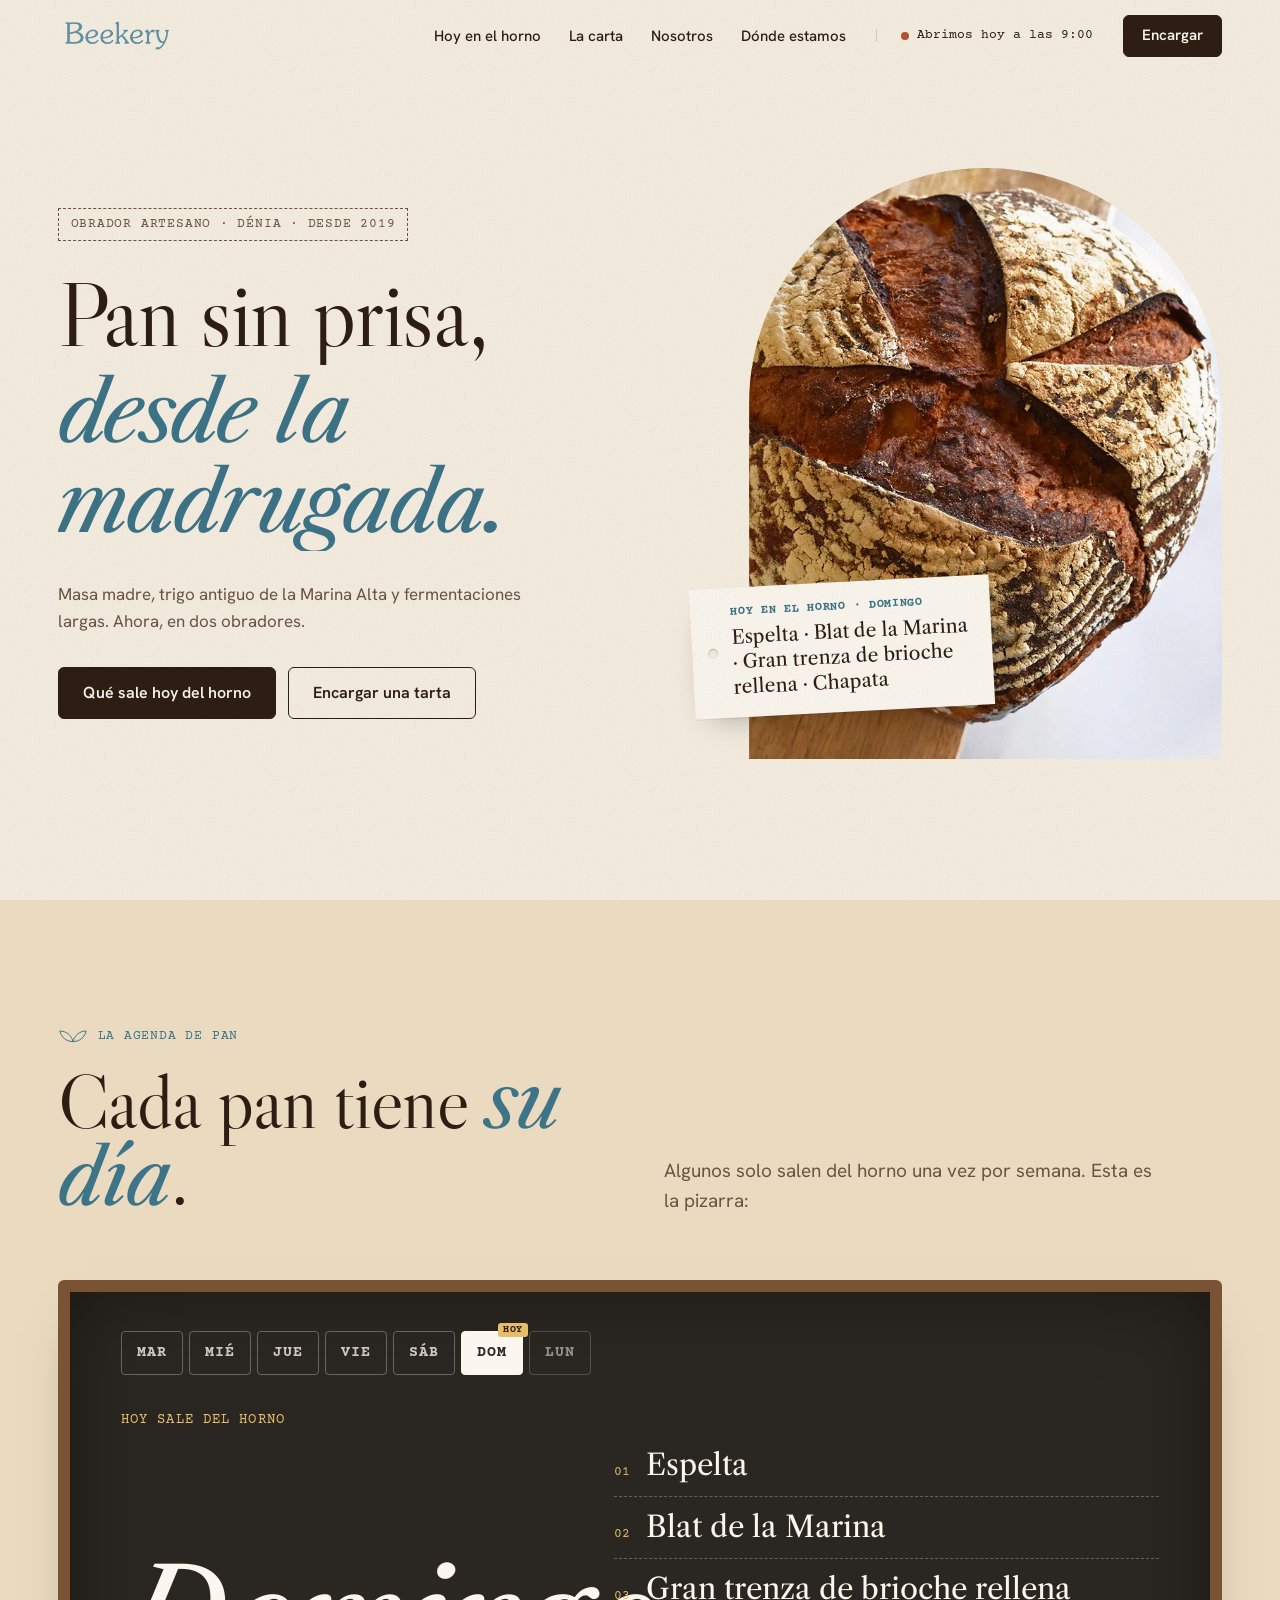
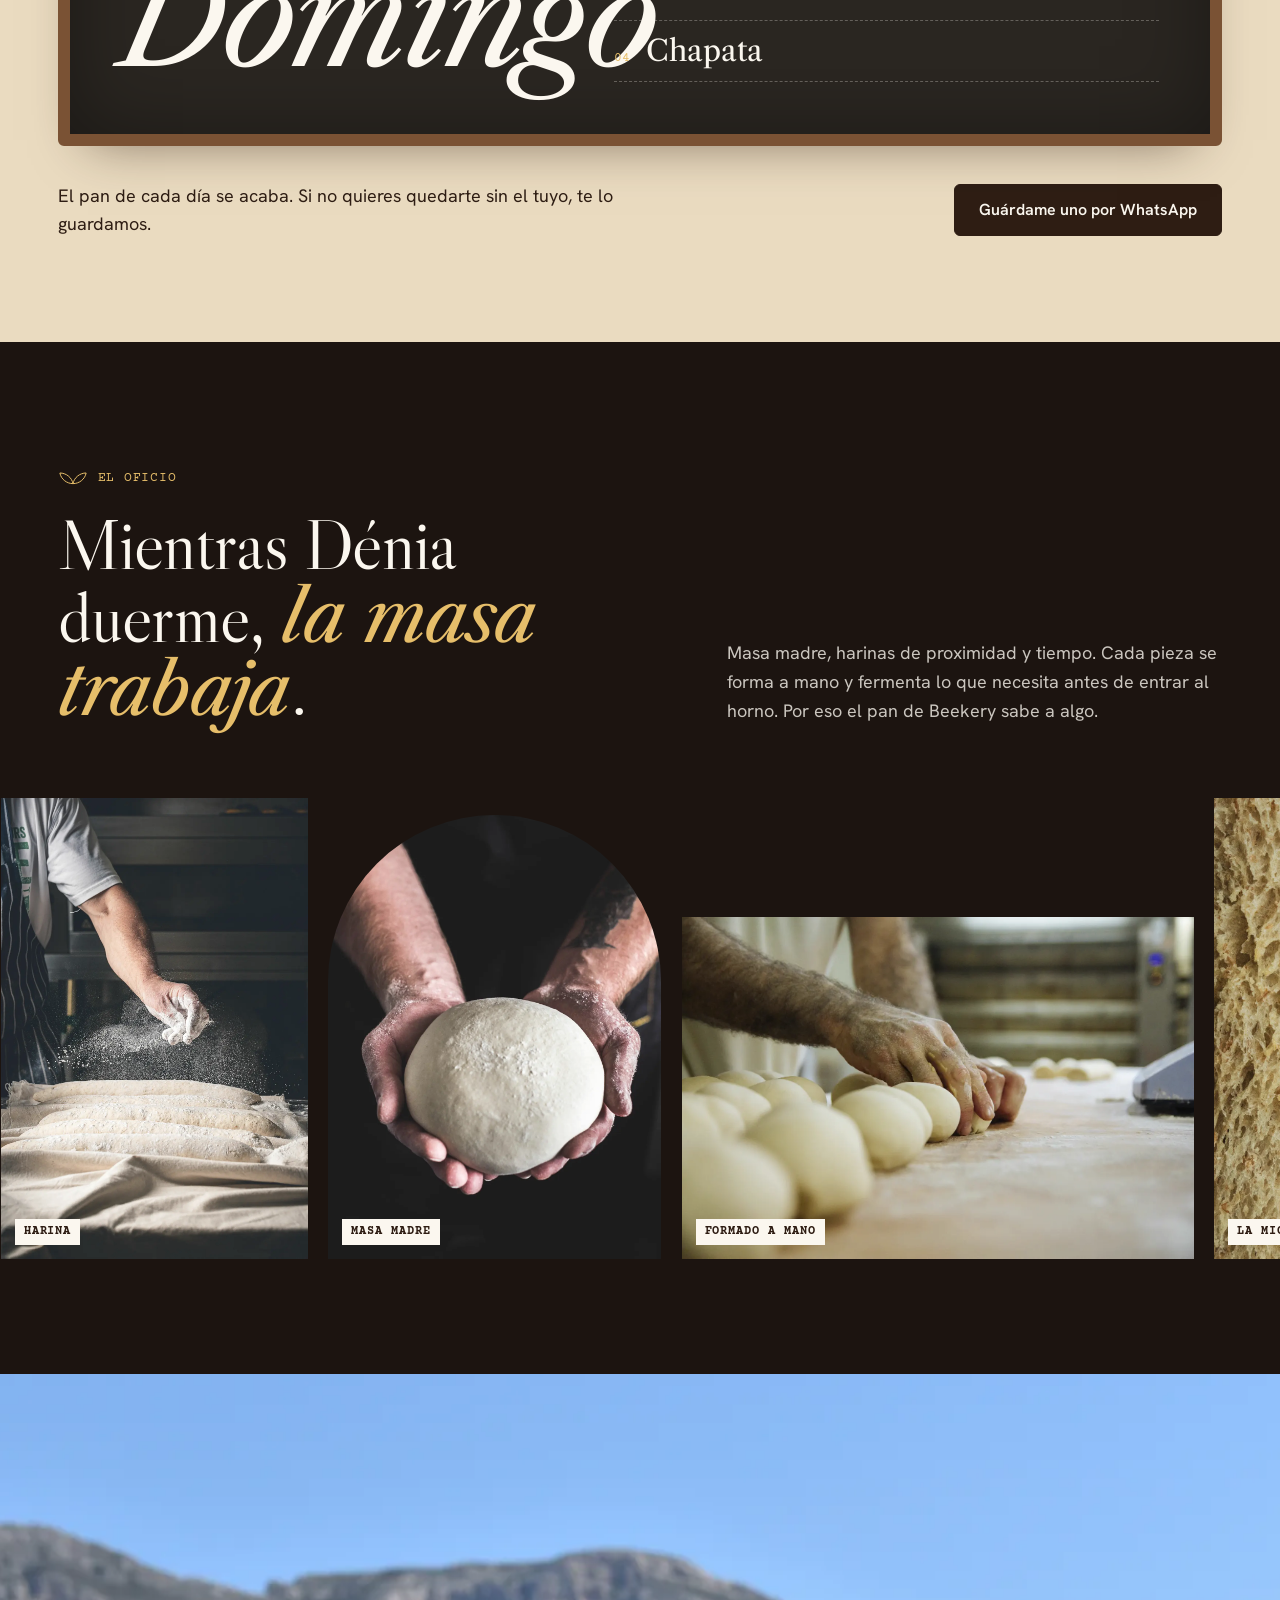
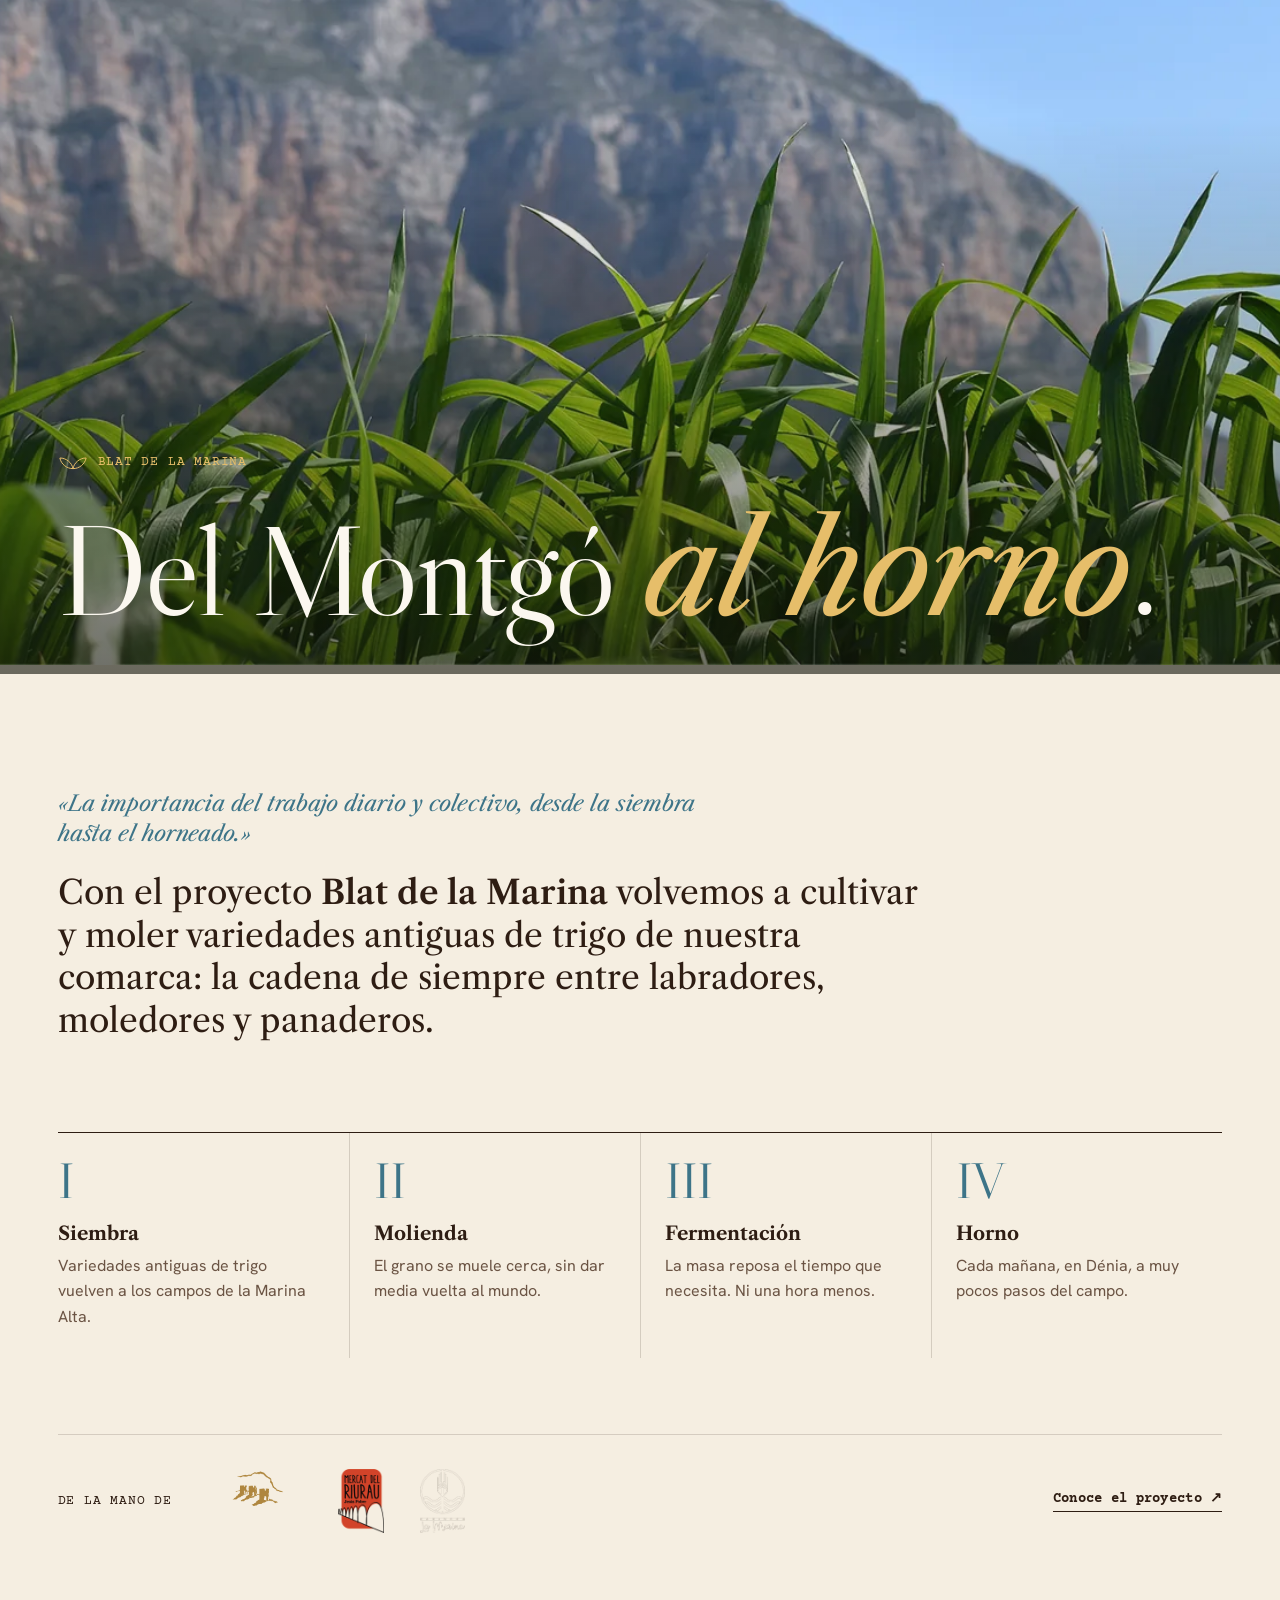
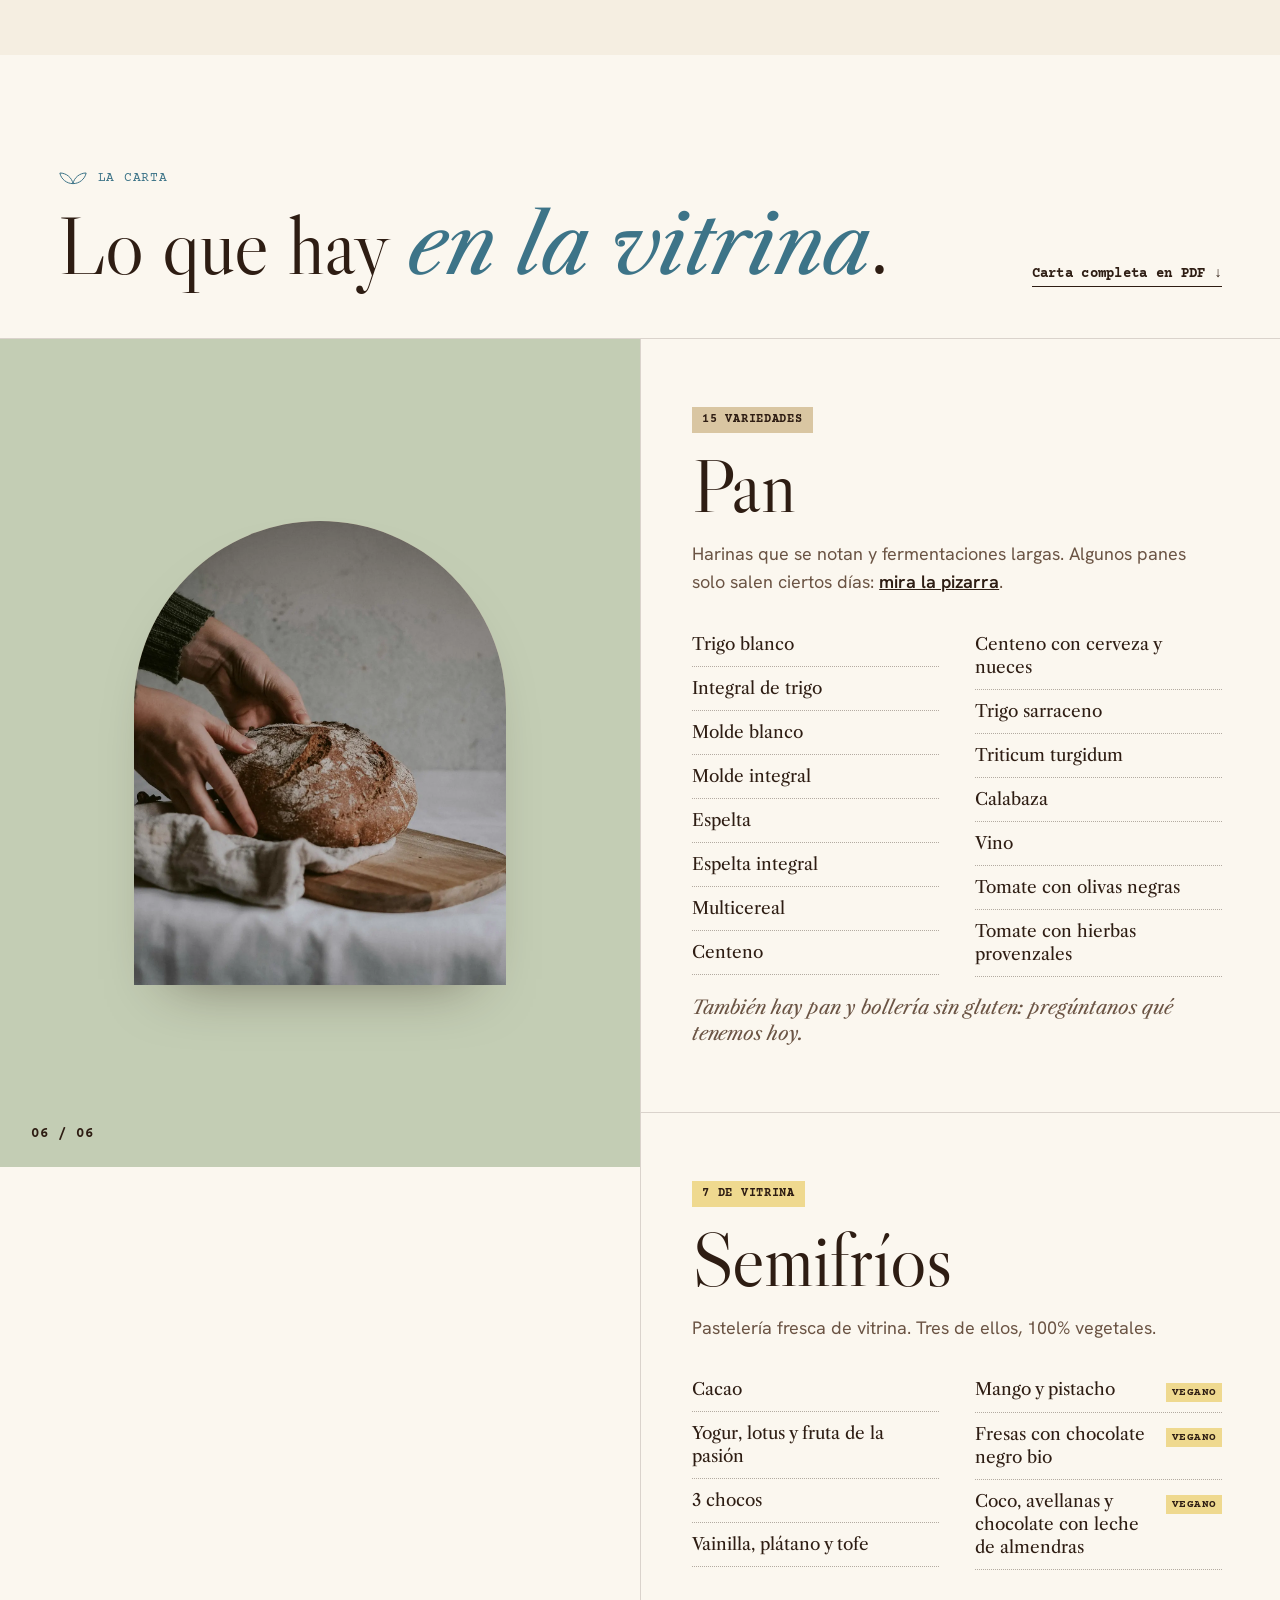
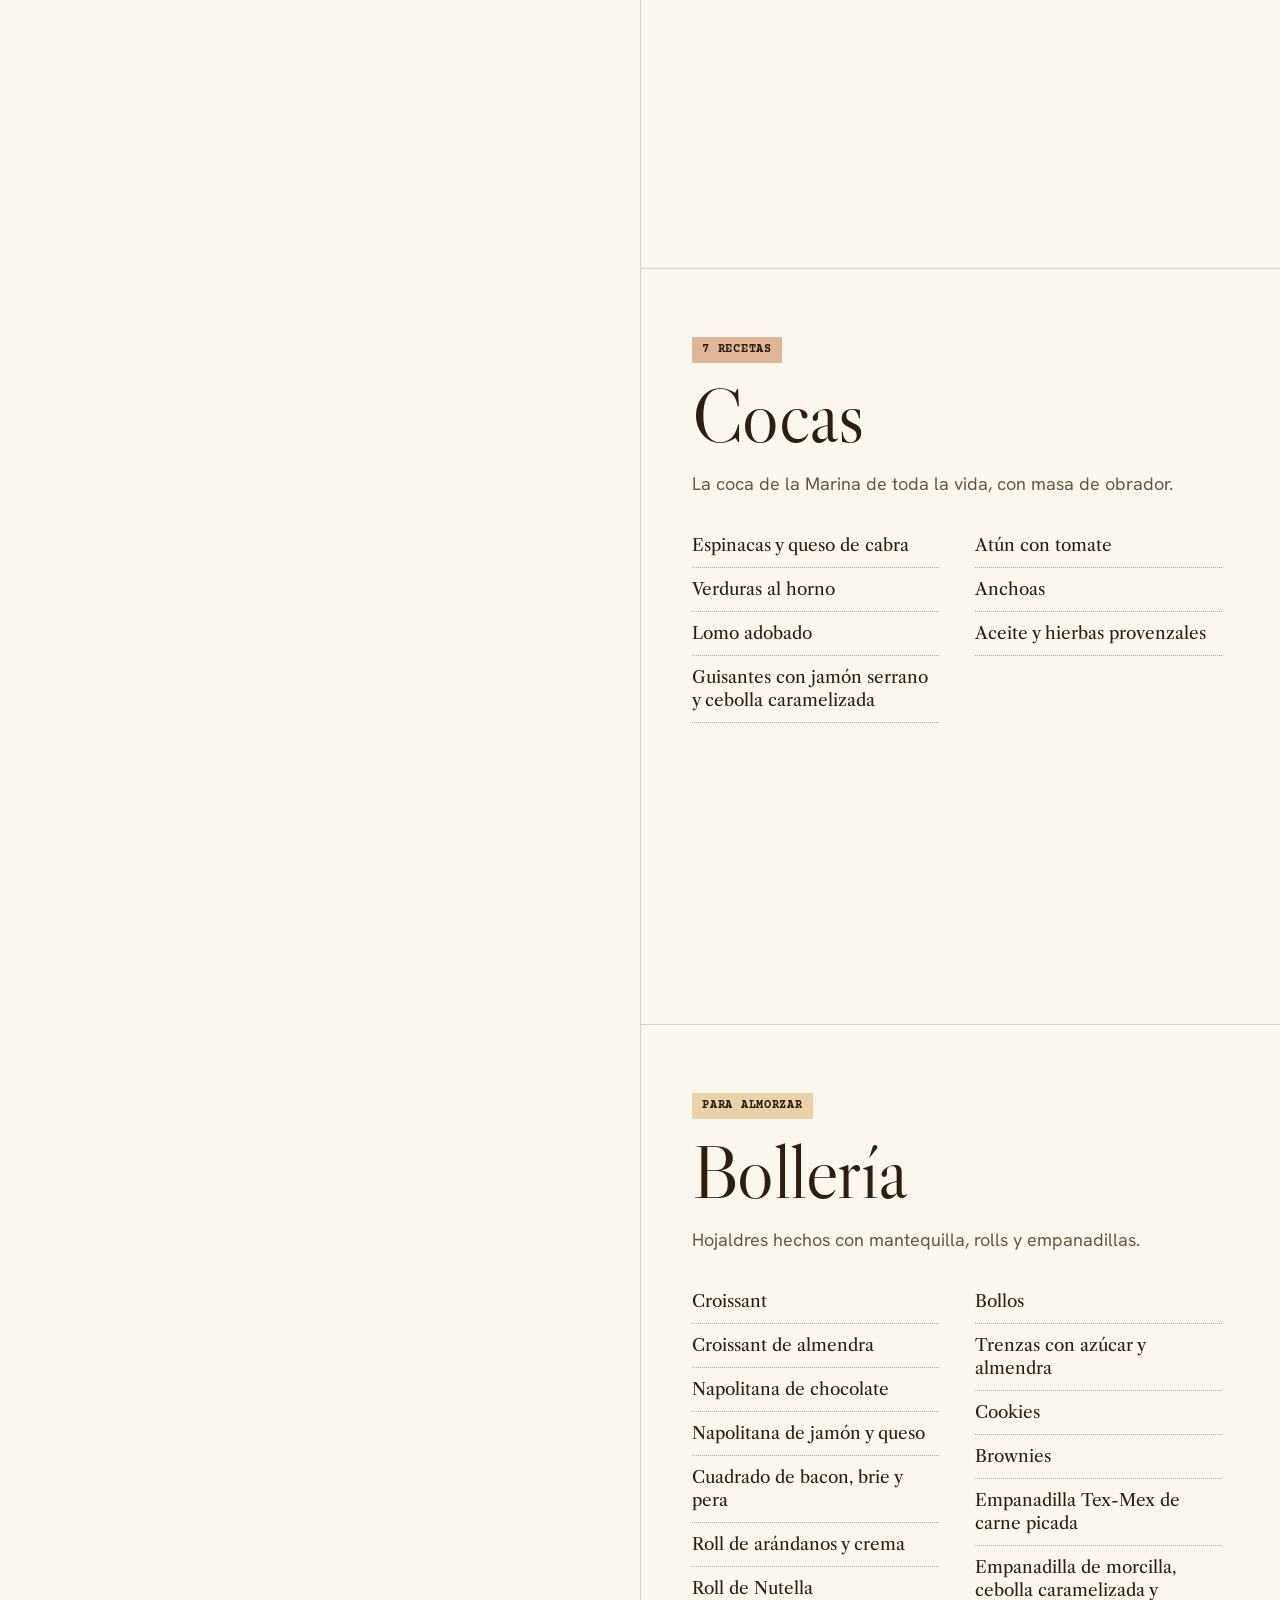
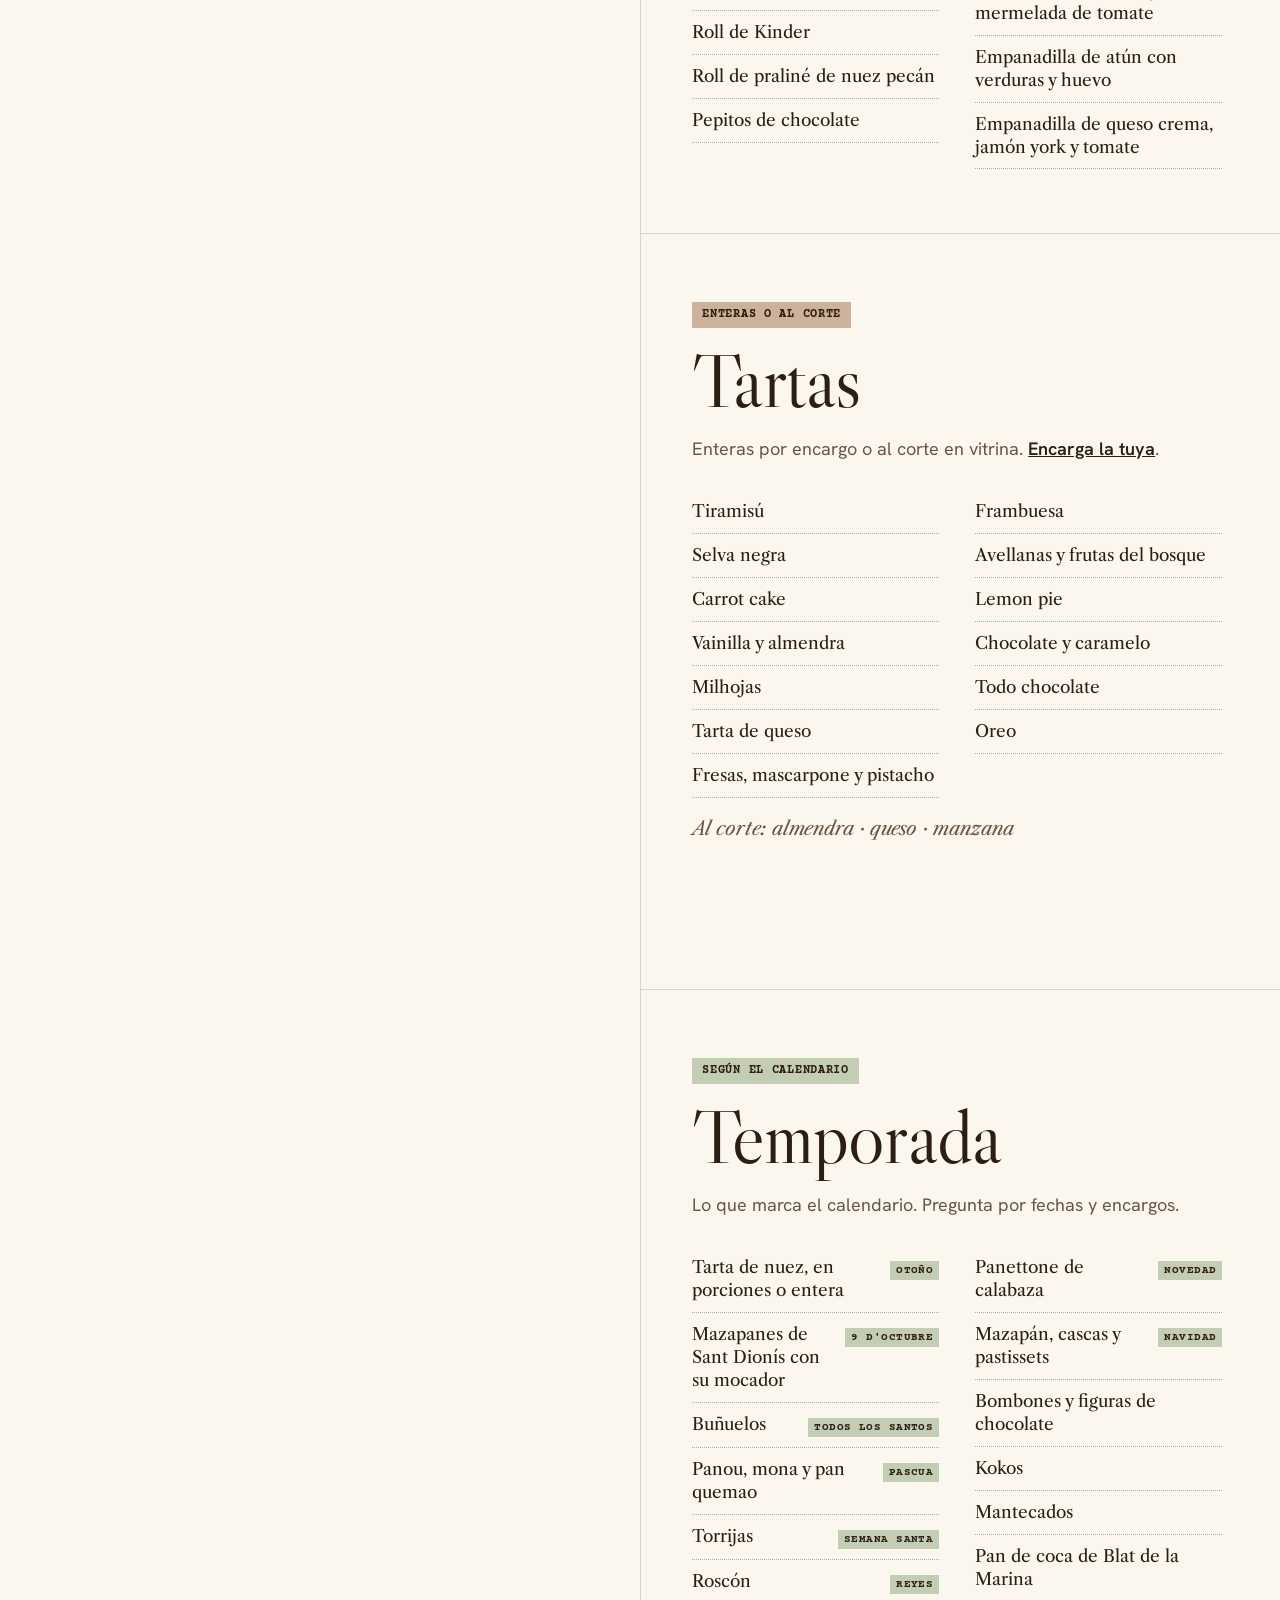
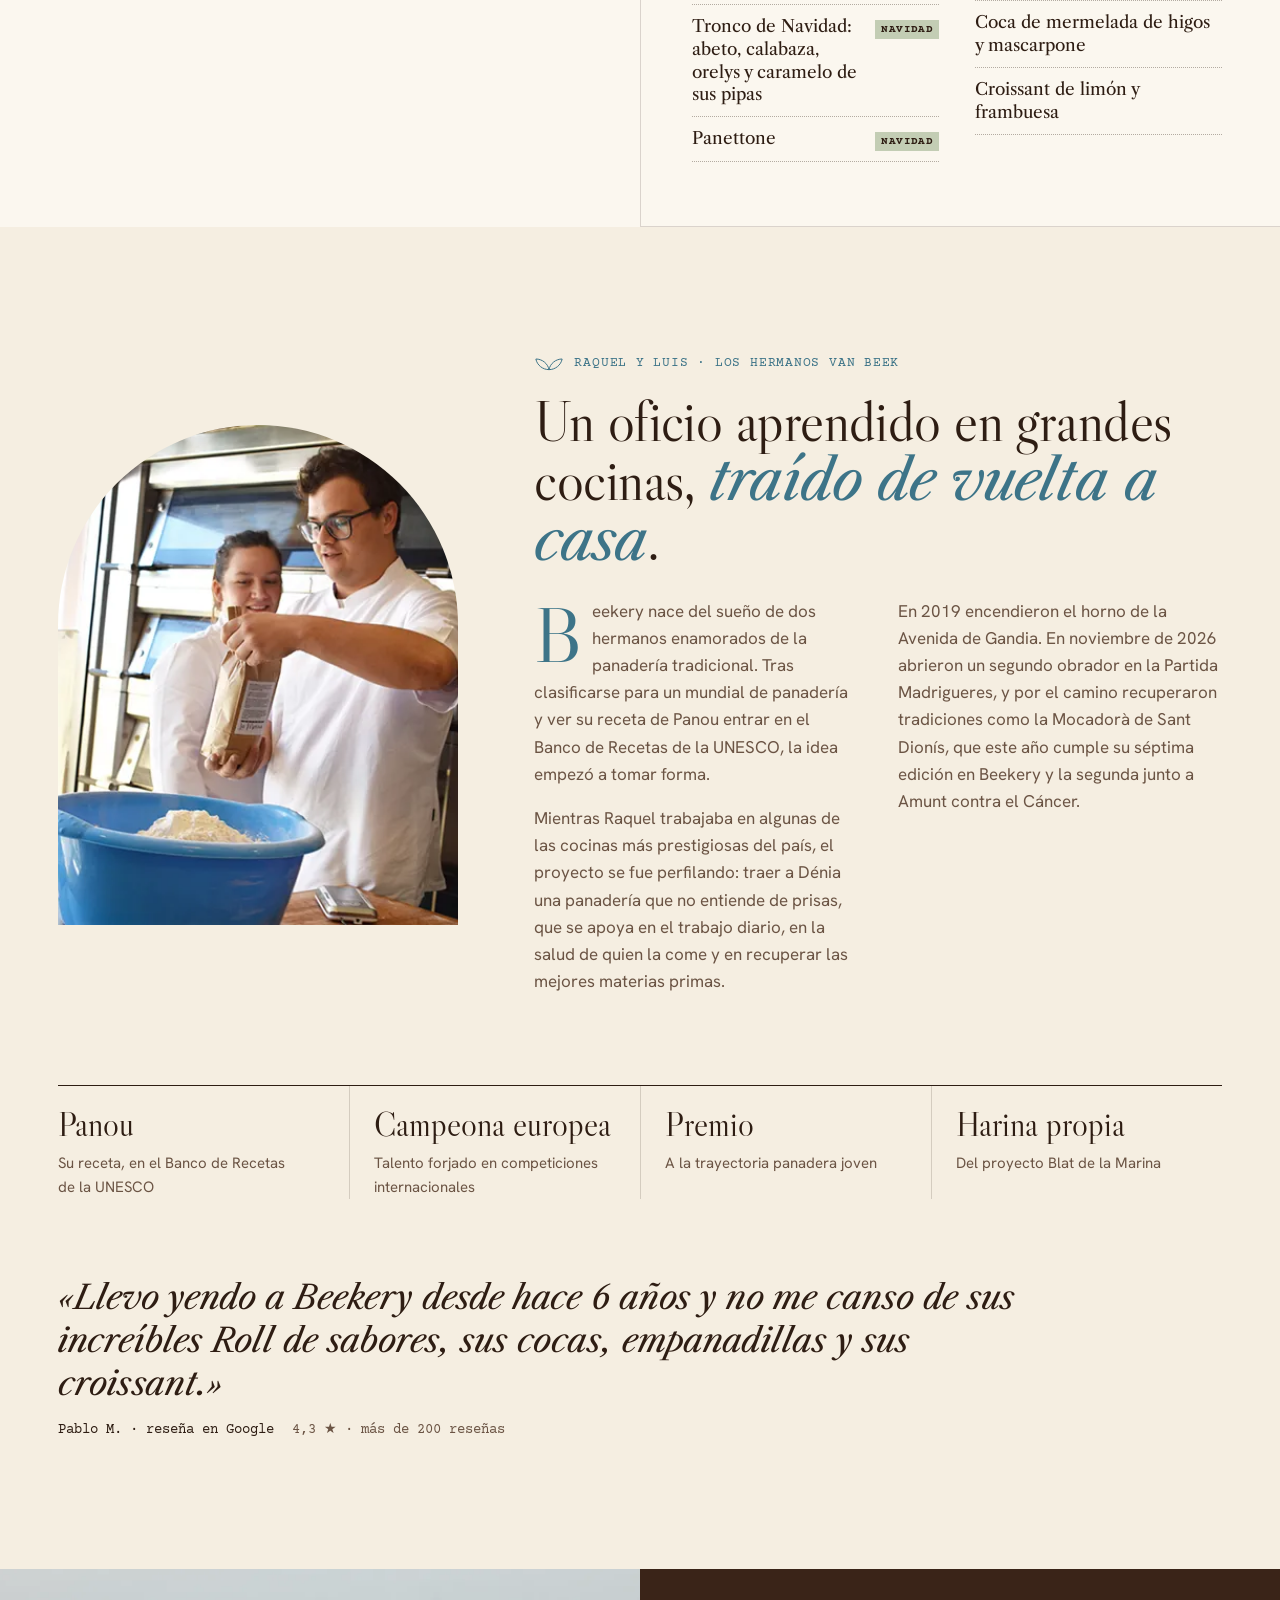
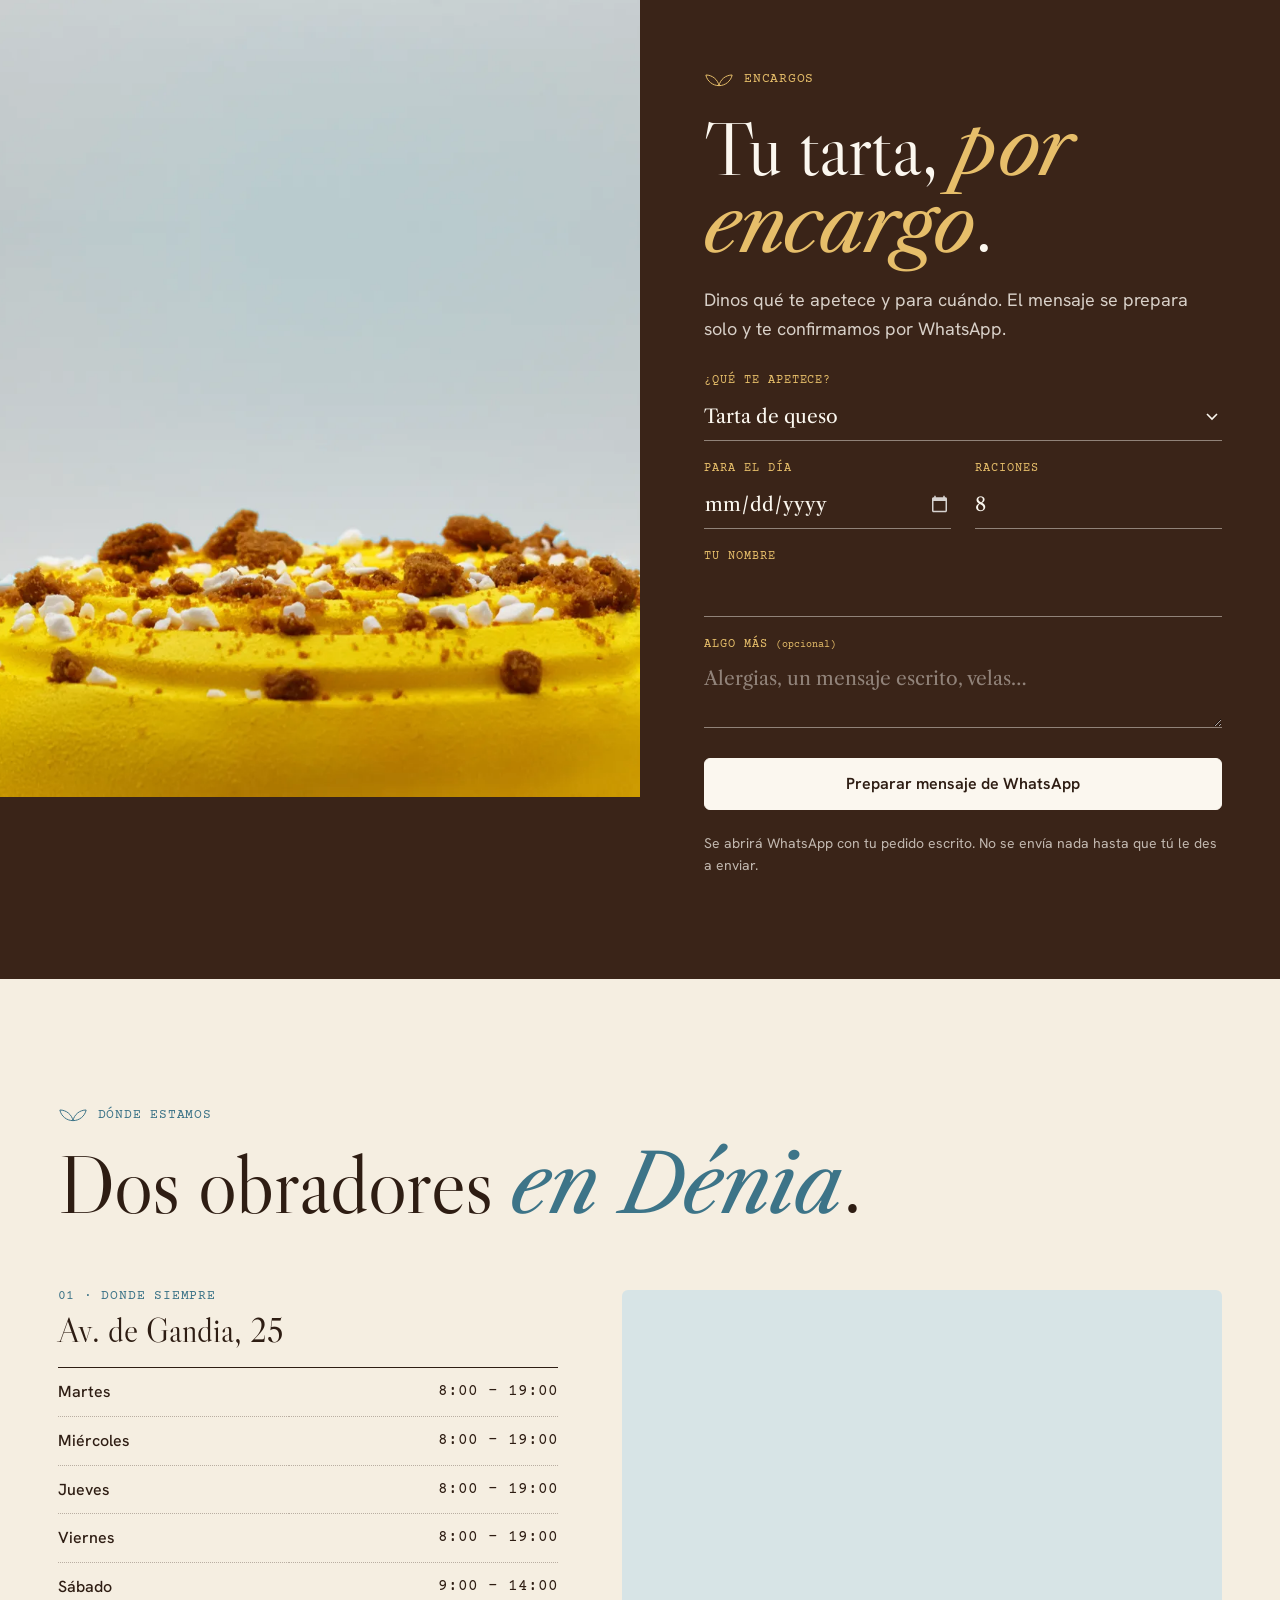
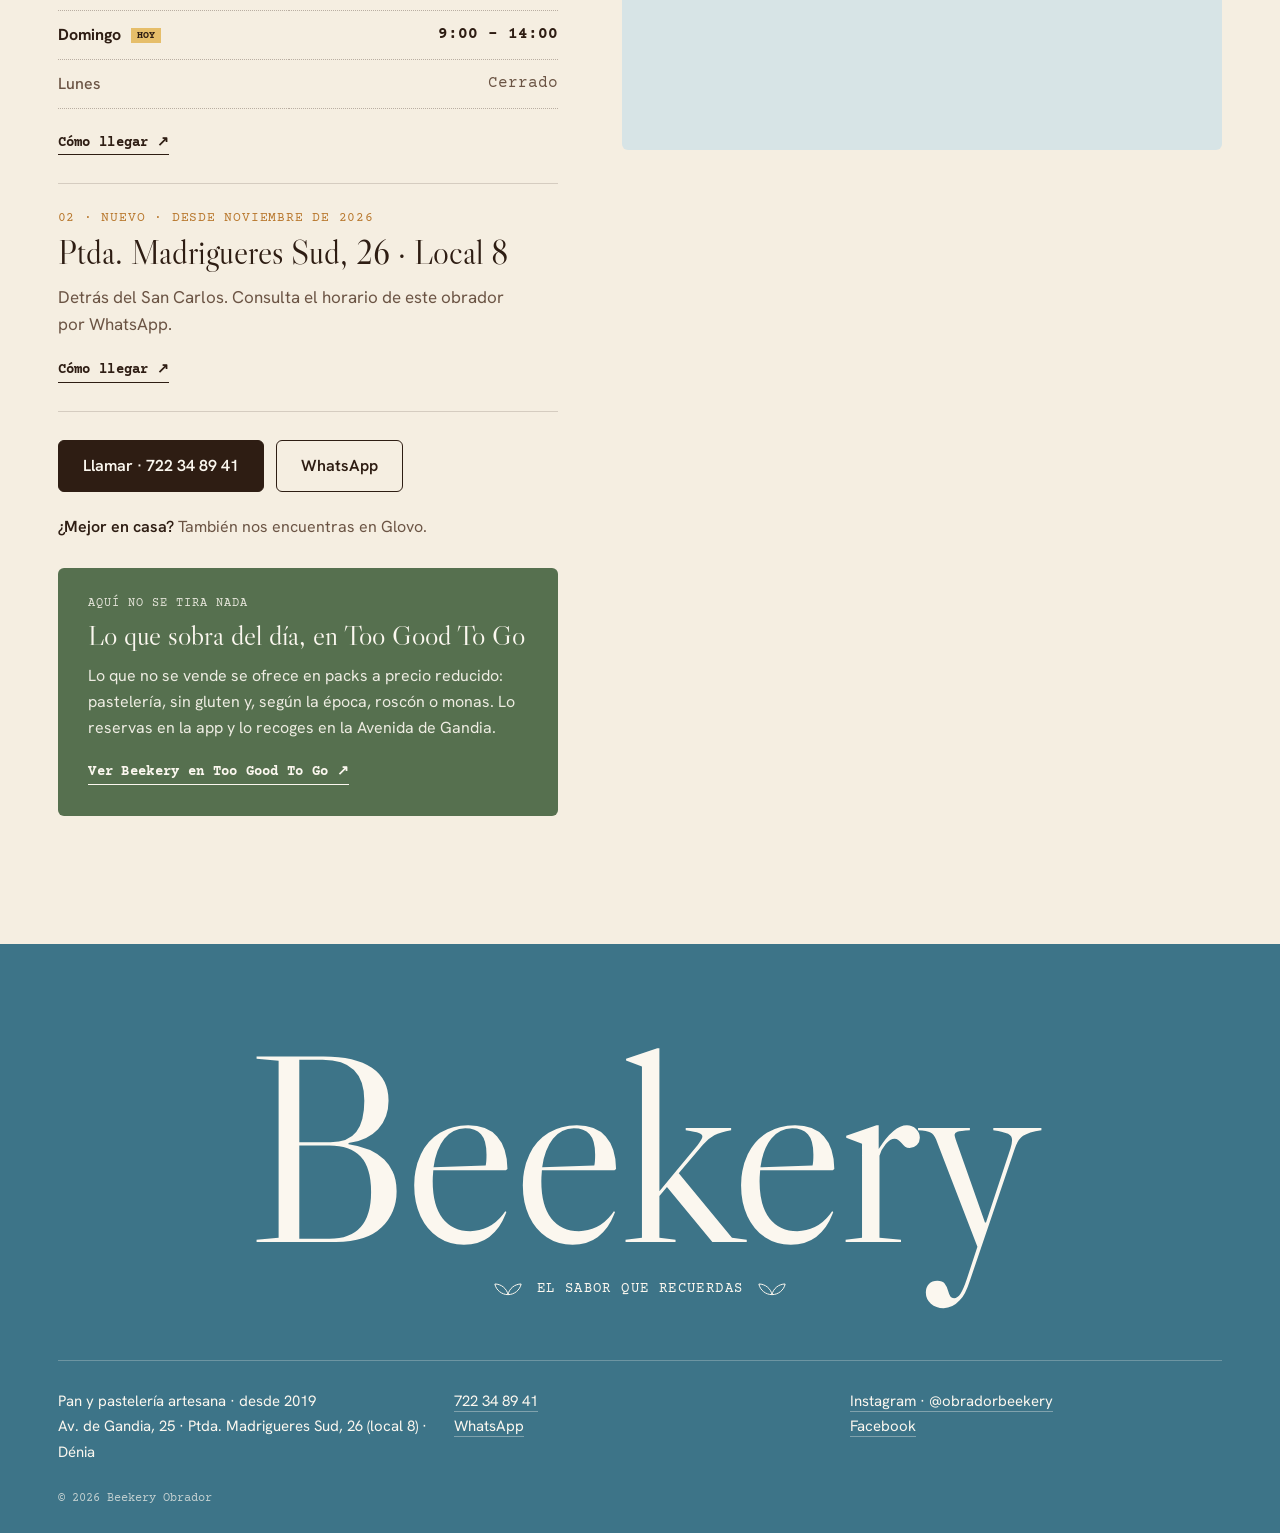
==== commit 0dce7c31: "Pages: v2 «La madrugada del obrador» Co-Authored-By: Claude Opus 5.5 <noreply@anthropic.com>" ====
--- a/v2/index.html
+++ b/v2/index.html
@@ -5,13 +5,13 @@
   <meta name="robots" content="noindex, nofollow" />
   <meta name="viewport" content="width=device-width, initial-scale=1, viewport-fit=cover" />
   <title>Beekery · Obrador de pan y pastelería artesana en Dénia</title>
-  <meta name="description" content="Obrador artesano en Dénia. Pan de fermentación lenta con trigo antiguo Blat de la Marina, tartas por encargo, cocas y bollería. Av. de Gandia, 25 · 722 34 89 41." />
-  <meta name="theme-color" content="#F3F1EC" />
+  <meta name="description" content="Obrador artesano en Dénia desde 2019. Masa madre, trigo antiguo Blat de la Marina, tartas por encargo, cocas y bollería. Av. de Gandia, 25 y Ptda. Madrigueres Sud, 26 · 722 34 89 41." />
+  <meta name="theme-color" content="#F5EEE1" />
   <link rel="canonical" href="https://beekery.es/" />
 
   <meta property="og:type" content="website" />
-  <meta property="og:title" content="Beekery · Pan sin prisa, en Dénia" />
-  <meta property="og:description" content="Trigo antiguo de la Marina Alta, fermentaciones largas y un pan distinto cada día. Av. de Gandia, 25." />
+  <meta property="og:title" content="Beekery · Pan sin prisa, desde la madrugada" />
+  <meta property="og:description" content="Masa madre, trigo antiguo de la Marina Alta y un pan distinto cada día. Dos obradores en Dénia." />
   <meta property="og:image" content="https://beekery.es/assets/v2/hero-hogaza.webp" />
   <meta property="og:locale" content="es_ES" />
 
@@ -20,8 +20,8 @@
 
   <link rel="preconnect" href="https://fonts.googleapis.com" />
   <link rel="preconnect" href="https://fonts.gstatic.com" crossorigin />
-  <link href="https://fonts.googleapis.com/css2?family=Archivo:wdth,wght@62..125,400..900&family=Newsreader:ital,opsz,wght@1,6..72,400;1,6..72,500&display=swap" rel="stylesheet" />
-  <link rel="stylesheet" href="styles.css?v=v2-1" />
+  <link href="https://fonts.googleapis.com/css2?family=Libre+Caslon+Display&family=Libre+Caslon+Text:ital,wght@0,400;0,700;1,400&family=Hanken+Grotesk:wght@400;500;600&family=Courier+Prime:wght@400;700&display=swap" rel="stylesheet" />
+  <link rel="stylesheet" href="styles.css?v=v2-2" />
   <link rel="preload" as="image" href="assets/v2/hero-hogaza-m.webp" />
 
   <script type="application/ld+json">
@@ -70,6 +70,13 @@
   </script>
 </head>
 <body>
+  <!-- Hojas de trigo del logo, reutilizadas como ornamento -->
+  <svg width="0" height="0" style="position:absolute" aria-hidden="true">
+    <symbol id="hoja" viewBox="0 0 48 22">
+      <path d="M24 20C14 20 5 13 3 3c10 0 19 7 21 17Z M24 20c10 0 19-7 21-17-10 0-19 7-21 17Z" fill="none" stroke="currentColor" stroke-width="1.6" stroke-linejoin="round"/>
+    </symbol>
+  </svg>
+
   <a class="skip" href="#main">Saltar al contenido</a>
 
   <!-- ================= NAV ================= -->
@@ -78,14 +85,13 @@
       <img src="assets/img/logo-beekery.png" alt="Beekery" width="447" height="202" />
     </a>
     <nav class="nav-links" aria-label="Principal">
-      <a href="#hoy">Hoy</a>
-      <a href="#origen">Origen</a>
-      <a href="#vitrina">Carta</a>
-      <a href="#obrador">Obrador</a>
-      <a href="#visita">Visítanos</a>
+      <a href="#hoy">Hoy en el horno</a>
+      <a href="#vitrina">La carta</a>
+      <a href="#obrador">Nosotros</a>
+      <a href="#visita">Dónde estamos</a>
     </nav>
     <p class="nav-status" data-status><i></i><span data-status-text>Mar–Vie 8–19 · Sáb–Dom 9–14</span></p>
-    <a class="btn btn-ink nav-cta" href="#encargos">Encargar <span aria-hidden="true">→</span></a>
+    <a class="btn nav-cta" href="#encargos">Encargar</a>
     <button class="nav-burger" type="button" aria-label="Abrir menú" aria-expanded="false" aria-controls="sheet" data-burger>
       <span></span><span></span>
     </button>
@@ -93,77 +99,107 @@
 
   <div class="sheet" id="sheet" data-sheet>
     <nav aria-label="Menú móvil">
-      <a href="#hoy"><small>01</small>Hoy en el horno</a>
-      <a href="#origen"><small>02</small>Origen</a>
-      <a href="#vitrina"><small>03</small>La carta</a>
-      <a href="#obrador"><small>04</small>El obrador</a>
-      <a href="#encargos"><small>05</small>Encargos</a>
-      <a href="#visita"><small>06</small>Visítanos</a>
+      <a href="#hoy">Hoy en el horno</a>
+      <a href="#madrugada">La madrugada</a>
+      <a href="#vitrina">La carta</a>
+      <a href="#obrador">Nosotros</a>
+      <a href="#encargos">Encargos</a>
+      <a href="#visita">Dónde estamos</a>
     </nav>
-    <p class="sheet-foot">Av. de Gandia, 25 · Dénia<br /><a href="tel:+34722348941">722 34 89 41</a></p>
+    <p class="sheet-foot">Av. de Gandia, 25 · Ptda. Madrigueres Sud, 26<br /><a href="tel:+34722348941">722 34 89 41</a></p>
   </div>
 
   <main id="main">
     <!-- ================= HERO ================= -->
     <section class="hero" id="top" aria-labelledby="hero-title">
-      <figure class="hero-media" data-hero-media>
-        <img src="assets/v2/hero-hogaza-m.webp" alt="Hogaza de Beekery vista desde arriba, enharinada y abierta en cuatro cortes, sobre una tabla de madera" width="900" height="935" fetchpriority="high" />
-      </figure>
-
       <div class="hero-copy">
-        <p class="kicker">Pan y pastelería artesana · Dénia</p>
+        <p class="ticket-label">Obrador artesano · Dénia · desde 2019</p>
         <h1 class="hero-title" id="hero-title">
-          <span class="line"><span>Pan</span></span>
-          <span class="line"><span>sin</span></span>
-          <span class="line"><span>prisa.</span></span>
+          <span class="line"><span>Pan sin prisa,</span></span>
+          <span class="line"><span><em>desde la madrugada.</em></span></span>
         </h1>
-        <p class="hero-sub">Masa madre, trigo antiguo de la Marina Alta y fermentaciones largas. Desde 2019 en Dénia, y ahora con dos obradores.</p>
+        <p class="hero-sub">Masa madre, trigo antiguo de la Marina Alta y fermentaciones largas. Ahora, en dos obradores.</p>
         <div class="hero-ctas">
-          <a class="btn btn-ink" href="#hoy">Qué sale hoy <span aria-hidden="true">↓</span></a>
+          <a class="btn" href="#hoy">Qué sale hoy del horno</a>
           <a class="btn btn-line" href="#encargos">Encargar una tarta</a>
         </div>
       </div>
 
-      <a class="hero-today" href="#hoy" data-hero-today>
-        <span class="hero-today-label" data-hero-today-label>Hoy en el horno</span>
-        <span class="hero-today-list" data-hero-today-list>Consulta la agenda de pan</span>
-        <span class="hero-today-arrow" aria-hidden="true">↓</span>
-      </a>
+      <div class="hero-visual">
+        <figure class="arch hero-arch" data-hero-media>
+          <img src="assets/v2/hero-hogaza-m.webp" alt="Hogaza de Beekery vista desde arriba, enharinada y abierta en cuatro cortes" width="900" height="935" fetchpriority="high" />
+        </figure>
+        <a class="tag hero-tag" href="#hoy" data-hero-today>
+          <span class="tag-hole" aria-hidden="true"></span>
+          <span class="tag-label" data-hero-today-label>Hoy en el horno</span>
+          <span class="tag-text" data-hero-today-list>Consulta la agenda de pan</span>
+        </a>
+      </div>
     </section>
 
     <!-- ================= HOY EN EL HORNO ================= -->
     <section class="hoy" id="hoy" aria-labelledby="hoy-title">
       <div class="hoy-head">
-        <p class="label"><span>01</span> Agenda de pan</p>
-        <h2 class="hoy-intro" id="hoy-title">Cada pan tiene <em>su día</em>. Algunos solo salen del horno una vez por semana.</h2>
-      </div>
-
-      <div class="hoy-stage" id="hoy-panel" role="tabpanel" aria-live="polite">
-        <p class="hoy-when" data-hoy-when>Hoy</p>
-        <p class="hoy-day" data-hoy-day>Martes</p>
-        <ul class="hoy-list" data-hoy-list>
-          <li>Multicereales</li><li>Blat de la Marina</li><li>Pan inglés integral</li>
-        </ul>
-      </div>
-
-      <div class="hoy-week" role="tablist" aria-label="Elige un día" data-hoy-week>
-        <button role="tab" type="button" aria-controls="hoy-panel" data-d="2" aria-selected="true">Mar</button>
-        <button role="tab" type="button" aria-controls="hoy-panel" data-d="3" aria-selected="false">Mié</button>
-        <button role="tab" type="button" aria-controls="hoy-panel" data-d="4" aria-selected="false">Jue</button>
-        <button role="tab" type="button" aria-controls="hoy-panel" data-d="5" aria-selected="false">Vie</button>
-        <button role="tab" type="button" aria-controls="hoy-panel" data-d="6" aria-selected="false">Sáb</button>
-        <button role="tab" type="button" aria-controls="hoy-panel" data-d="0" aria-selected="false">Dom</button>
-        <button role="tab" type="button" aria-controls="hoy-panel" data-d="1" aria-selected="false">Lun</button>
+        <p class="kicker"><svg class="hoja"><use href="#hoja" /></svg> La agenda de pan</p>
+        <h2 class="hoy-title" id="hoy-title">Cada pan tiene <em>su día</em>.</h2>
+        <p class="hoy-intro">Algunos solo salen del horno una vez por semana. Esta es la pizarra:</p>
+      </div>
+
+      <div class="hoy-board">
+        <div class="hoy-week" role="tablist" aria-label="Elige un día" data-hoy-week>
+          <button role="tab" type="button" aria-controls="hoy-panel" data-d="2" aria-selected="true">Mar</button>
+          <button role="tab" type="button" aria-controls="hoy-panel" data-d="3" aria-selected="false">Mié</button>
+          <button role="tab" type="button" aria-controls="hoy-panel" data-d="4" aria-selected="false">Jue</button>
+          <button role="tab" type="button" aria-controls="hoy-panel" data-d="5" aria-selected="false">Vie</button>
+          <button role="tab" type="button" aria-controls="hoy-panel" data-d="6" aria-selected="false">Sáb</button>
+          <button role="tab" type="button" aria-controls="hoy-panel" data-d="0" aria-selected="false">Dom</button>
+          <button role="tab" type="button" aria-controls="hoy-panel" data-d="1" aria-selected="false">Lun</button>
+        </div>
+
+        <div class="hoy-stage" id="hoy-panel" role="tabpanel" aria-live="polite">
+          <p class="hoy-when" data-hoy-when>Hoy sale del horno</p>
+          <p class="hoy-day" data-hoy-day>Martes</p>
+          <ul class="hoy-list" data-hoy-list>
+            <li>Multicereales</li><li>Blat de la Marina</li><li>Pan inglés integral</li>
+          </ul>
+        </div>
       </div>
 
       <div class="hoy-foot">
         <p>El pan de cada día se acaba. Si no quieres quedarte sin el tuyo, te lo guardamos.</p>
-        <a class="btn btn-ink" href="https://wa.me/34722348941" target="_blank" rel="noopener" data-hoy-wa>Guárdame uno por WhatsApp <span aria-hidden="true">→</span></a>
+        <a class="btn" href="https://wa.me/34722348941" target="_blank" rel="noopener" data-hoy-wa>Guárdame uno por WhatsApp</a>
       </div>
 
       <noscript>
         <p class="hoy-noscript">Mar: Multicereales, Blat de la Marina, Pan inglés integral · Mié: Espelta integral, Centeno, Chapata · Jue: Multicereales, Blat de la Marina con espelta, Trigo sarraceno · Vie: Espelta, Brioche en molde, Blat de la Marina, Chapata · Sáb: Espelta integral, Multicereal, Blat de la Marina, Creación Beekery · Dom: Espelta, Blat de la Marina, Gran trenza de brioche rellena, Chapata · Lunes cerrado.</p>
       </noscript>
+    </section>
+
+    <!-- ================= LA MADRUGADA ================= -->
+    <section class="madrugada" id="madrugada" aria-labelledby="madrugada-title">
+      <div class="madrugada-head">
+        <p class="kicker kicker-light"><svg class="hoja"><use href="#hoja" /></svg> El oficio</p>
+        <h2 class="madrugada-title" id="madrugada-title">Mientras Dénia duerme, <em>la masa trabaja</em>.</h2>
+        <p class="madrugada-text">Masa madre, harinas de proximidad y tiempo. Cada pieza se forma a mano y fermenta lo que necesita antes de entrar al horno. Por eso el pan de Beekery sabe a algo.</p>
+      </div>
+      <div class="madrugada-reel">
+        <figure class="reel-item reel-tall">
+          <img src="assets/v2/st-harina.webp" alt="Harina espolvoreada sobre piezas de pan antes del horno" width="1200" height="1800" loading="lazy" />
+          <figcaption>Harina</figcaption>
+        </figure>
+        <figure class="reel-item reel-arch">
+          <img src="assets/v2/st-masa.webp" alt="Manos sosteniendo una bola de masa recién formada" width="1200" height="1812" loading="lazy" />
+          <figcaption>Masa madre</figcaption>
+        </figure>
+        <figure class="reel-item reel-wide">
+          <img src="assets/v2/st-bollos.webp" alt="Manos formando piezas de masa sobre la mesa de trabajo" width="1400" height="933" loading="lazy" />
+          <figcaption>Formado a mano</figcaption>
+        </figure>
+        <figure class="reel-item reel-tall">
+          <img src="assets/v2/st-miga.webp" alt="Detalle de la miga alveolada de un pan" width="1000" height="1778" loading="lazy" />
+          <figcaption>La miga</figcaption>
+        </figure>
+      </div>
     </section>
 
     <!-- ================= ORIGEN · BLAT DE LA MARINA ================= -->
@@ -174,20 +210,20 @@
           <img src="assets/v2/montgo.webp" alt="Trigo verde creciendo a los pies del Montgó, en Dénia" width="1600" height="875" loading="lazy" data-parallax />
         </picture>
         <div class="origen-title-wrap">
-          <p class="label label-light"><span>02</span> Blat de la Marina</p>
-          <h2 class="origen-title" id="origen-title"><span>Del Montgó</span><span>al horno.</span></h2>
+          <p class="kicker kicker-light"><svg class="hoja"><use href="#hoja" /></svg> Blat de la Marina</p>
+          <h2 class="origen-title" id="origen-title">Del Montgó <em>al horno</em>.</h2>
         </div>
       </div>
 
       <div class="origen-body">
         <p class="origen-motto">«La importancia del trabajo diario y colectivo, desde la siembra hasta el horneado.»</p>
-        <p class="origen-lede">Con el proyecto <strong>Blat de la Marina</strong> volvemos a cultivar y moler variedades antiguas de trigo de nuestra comarca. Es recuperar la cadena que unía a labradores, moledores y panaderos, y un pan que sabe a algo.</p>
-
-        <ol class="chain" data-chain>
-          <li><span class="chain-n">01</span><h3>Siembra</h3><p>Variedades antiguas de trigo vuelven a los campos de la Marina Alta.</p></li>
-          <li><span class="chain-n">02</span><h3>Molienda</h3><p>El grano se muele cerca, sin dar media vuelta al mundo.</p></li>
-          <li><span class="chain-n">03</span><h3>Fermentación</h3><p>La masa reposa el tiempo que necesita. Ni una hora menos.</p></li>
-          <li><span class="chain-n">04</span><h3>Horno</h3><p>Cada mañana, en Dénia, a muy pocos pasos del campo.</p></li>
+        <p class="origen-lede">Con el proyecto <strong>Blat de la Marina</strong> volvemos a cultivar y moler variedades antiguas de trigo de nuestra comarca: la cadena de siempre entre labradores, moledores y panaderos.</p>
+
+        <ol class="chain">
+          <li><span class="chain-n">I</span><h3>Siembra</h3><p>Variedades antiguas de trigo vuelven a los campos de la Marina Alta.</p></li>
+          <li><span class="chain-n">II</span><h3>Molienda</h3><p>El grano se muele cerca, sin dar media vuelta al mundo.</p></li>
+          <li><span class="chain-n">III</span><h3>Fermentación</h3><p>La masa reposa el tiempo que necesita. Ni una hora menos.</p></li>
+          <li><span class="chain-n">IV</span><h3>Horno</h3><p>Cada mañana, en Dénia, a muy pocos pasos del campo.</p></li>
         </ol>
 
         <div class="partners">
@@ -195,7 +231,7 @@
           <img src="assets/img/logo-blat.png" alt="Blat de la Marina" width="598" height="483" loading="lazy" class="partner-blat" />
           <img src="assets/img/logo-riurau.png" alt="Mercat del Riurau" width="104" height="144" loading="lazy" />
           <img src="assets/img/logo-farinera.png" alt="Farinera" width="105" height="150" loading="lazy" />
-          <a class="link" href="http://www.mercatdelriurau.org/index.php/el-blat/" target="_blank" rel="noopener">Conoce el proyecto <span aria-hidden="true">↗</span></a>
+          <a class="link" href="http://www.mercatdelriurau.org/index.php/el-blat/" target="_blank" rel="noopener">Conoce el proyecto ↗</a>
         </div>
       </div>
     </section>
@@ -203,31 +239,31 @@
     <!-- ================= VITRINA (CARTA) ================= -->
     <section class="vitrina" id="vitrina" aria-labelledby="vitrina-title">
       <div class="vitrina-head">
-        <p class="label"><span>03</span> La carta</p>
-        <h2 class="vitrina-title" id="vitrina-title">La vitrina</h2>
-        <a class="link" href="assets/carta-beekery.pdf" target="_blank" rel="noopener">Carta completa en PDF <span aria-hidden="true">↓</span></a>
+        <p class="kicker"><svg class="hoja"><use href="#hoja" /></svg> La carta</p>
+        <h2 class="vitrina-title" id="vitrina-title">Lo que hay <em>en la vitrina</em>.</h2>
+        <a class="link" href="assets/carta-beekery.pdf" target="_blank" rel="noopener">Carta completa en PDF ↓</a>
       </div>
 
       <div class="vitrina-grid">
         <!-- Escenario fijo (escritorio) -->
         <div class="stage" aria-hidden="true" data-stage>
           <div class="stage-inner">
-            <figure class="stage-shot is-active" data-shot="pan"><img src="assets/v2/hogazas.webp" alt="" width="1400" height="653" loading="lazy" /></figure>
-            <figure class="stage-shot" data-shot="semi"><img src="assets/v2/semifrio.webp" alt="" width="1200" height="900" loading="lazy" /></figure>
-            <figure class="stage-shot is-print" data-shot="cocas"><img src="assets/v2/coca.webp" alt="" width="760" height="520" loading="lazy" /></figure>
-            <figure class="stage-shot is-print" data-shot="bolleria"><img src="assets/v2/croissant.webp" alt="" width="1000" height="750" loading="lazy" /></figure>
-            <figure class="stage-shot is-print is-tall" data-shot="tartas"><img src="assets/v2/tiramisu.webp" alt="" width="480" height="626" loading="lazy" /></figure>
-            <div class="stage-shot is-type" data-shot="temp"><span>Reyes</span><span>Pascua</span><span>Navidad</span></div>
-            <p class="stage-caption"><span data-stage-caption>01</span><small>/06</small></p>
+            <figure class="stage-shot arch is-active" data-shot="pan"><img src="assets/v2/barra.webp" alt="" width="840" height="600" loading="lazy" style="object-position: 28% 60%" /></figure>
+            <figure class="stage-shot arch" data-shot="semi"><img src="assets/v2/semifrio.webp" alt="" width="1200" height="800" loading="lazy" style="object-position: 50% 80%" /></figure>
+            <figure class="stage-shot arch" data-shot="cocas"><img src="assets/v2/coca.webp" alt="" width="760" height="520" loading="lazy" /></figure>
+            <figure class="stage-shot arch" data-shot="bolleria"><img src="assets/v2/croissant.webp" alt="" width="1000" height="750" loading="lazy" /></figure>
+            <figure class="stage-shot arch" data-shot="tartas"><img src="assets/v2/tiramisu.webp" alt="" width="480" height="626" loading="lazy" /></figure>
+            <figure class="stage-shot arch" data-shot="temp"><img src="assets/v2/st-hogaza-manos.webp" alt="" width="1200" height="1664" loading="lazy" /></figure>
+            <p class="stage-caption"><span data-stage-caption>01</span> / 06</p>
           </div>
         </div>
 
         <!-- Categorías -->
         <div class="cats">
-          <article class="cat" data-cat="pan" style="--c: var(--azul); --on: var(--harina)">
-            <figure class="cat-shot"><img src="assets/v2/hogazas.webp" alt="Hogazas de Beekery con la corteza enharinada" width="1400" height="653" loading="lazy" /></figure>
-            <header><span class="cat-n">15</span><h3>Pan</h3></header>
-            <p class="cat-intro">Harinas que se notan y fermentaciones largas. Algunos panes solo salen ciertos días: <a href="#hoy">mira la agenda</a>.</p>
+          <article class="cat" data-cat="pan" style="--c: #D9C6A2">
+            <figure class="cat-shot arch"><img src="assets/v2/barra.webp" alt="Barra de Beekery cortada, con la miga alveolada" width="840" height="600" loading="lazy" style="object-position: 28% 60%" /></figure>
+            <header><span class="cat-n">15 variedades</span><h3>Pan</h3></header>
+            <p class="cat-intro">Harinas que se notan y fermentaciones largas. Algunos panes solo salen ciertos días: <a href="#hoy">mira la pizarra</a>.</p>
             <ul class="items">
               <li>Trigo blanco</li><li>Integral de trigo</li><li>Molde blanco</li><li>Molde integral</li>
               <li>Espelta</li><li>Espelta integral</li><li>Multicereal</li><li>Centeno</li>
@@ -237,9 +273,9 @@
             <p class="items-sub">También hay pan y bollería sin gluten: pregúntanos qué tenemos hoy.</p>
           </article>
 
-          <article class="cat" data-cat="semi" style="--c: var(--amarillo); --on: var(--tinta)">
-            <figure class="cat-shot"><img src="assets/v2/semifrio.webp" alt="Semifrío amarillo de Beekery con crumble de galleta y merengue" width="1200" height="900" loading="lazy" /></figure>
-            <header><span class="cat-n">07</span><h3>Semifríos</h3></header>
+          <article class="cat" data-cat="semi" style="--c: #EFD98F">
+            <figure class="cat-shot arch"><img src="assets/v2/semifrio.webp" alt="Semifrío amarillo de Beekery con crumble de galleta y merengue" width="1200" height="800" loading="lazy" /></figure>
+            <header><span class="cat-n">7 de vitrina</span><h3>Semifríos</h3></header>
             <p class="cat-intro">Pastelería fresca de vitrina. Tres de ellos, 100% vegetales.</p>
             <ul class="items">
               <li>Cacao</li><li>Yogur, lotus y fruta de la pasión</li><li>3 chocos</li><li>Vainilla, plátano y tofe</li>
@@ -249,9 +285,9 @@
             </ul>
           </article>
 
-          <article class="cat" data-cat="cocas" style="--c: var(--teja); --on: var(--harina)">
-            <figure class="cat-shot is-print"><img src="assets/v2/coca.webp" alt="Coca de verduras al horno de Beekery" width="760" height="520" loading="lazy" /></figure>
-            <header><span class="cat-n">07</span><h3>Cocas</h3></header>
+          <article class="cat" data-cat="cocas" style="--c: #E2B597">
+            <figure class="cat-shot arch"><img src="assets/v2/coca.webp" alt="Coca de verduras al horno de Beekery" width="760" height="520" loading="lazy" /></figure>
+            <header><span class="cat-n">7 recetas</span><h3>Cocas</h3></header>
             <p class="cat-intro">La coca de la Marina de toda la vida, con masa de obrador.</p>
             <ul class="items">
               <li>Espinacas y queso de cabra</li><li>Verduras al horno</li><li>Lomo adobado</li>
@@ -259,10 +295,10 @@
             </ul>
           </article>
 
-          <article class="cat" data-cat="bolleria" style="--c: var(--mantequilla); --on: var(--tinta)">
-            <figure class="cat-shot is-print"><img src="assets/v2/croissant.webp" alt="Cruasán de mantequilla (imagen ilustrativa)" width="1000" height="750" loading="lazy" /></figure>
-            <header><span class="cat-n">18</span><h3>Bollería</h3></header>
-            <p class="cat-intro">Hojaldres hechos con mantequilla, rolls y empanadillas: lo que se pide para almorzar.</p>
+          <article class="cat" data-cat="bolleria" style="--c: #E9D3A6">
+            <figure class="cat-shot arch"><img src="assets/v2/croissant.webp" alt="Cruasán de mantequilla (imagen ilustrativa)" width="1000" height="750" loading="lazy" /></figure>
+            <header><span class="cat-n">Para almorzar</span><h3>Bollería</h3></header>
+            <p class="cat-intro">Hojaldres hechos con mantequilla, rolls y empanadillas.</p>
             <ul class="items">
               <li>Croissant</li><li>Croissant de almendra</li><li>Napolitana de chocolate</li><li>Napolitana de jamón y queso</li>
               <li>Cuadrado de bacon, brie y pera</li><li>Roll de arándanos y crema</li><li>Roll de Nutella</li><li>Roll de Kinder</li>
@@ -273,9 +309,9 @@
             </ul>
           </article>
 
-          <article class="cat" data-cat="tartas" style="--c: var(--cacao); --on: var(--harina)">
-            <figure class="cat-shot is-print is-tall"><img src="assets/v2/tiramisu.webp" alt="Tarta tiramisú de Beekery espolvoreada con cacao" width="480" height="626" loading="lazy" /></figure>
-            <header><span class="cat-n">13</span><h3>Tartas</h3></header>
+          <article class="cat" data-cat="tartas" style="--c: #CDB29B">
+            <figure class="cat-shot arch"><img src="assets/v2/tiramisu.webp" alt="Tarta tiramisú de Beekery espolvoreada con cacao" width="480" height="626" loading="lazy" /></figure>
+            <header><span class="cat-n">Enteras o al corte</span><h3>Tartas</h3></header>
             <p class="cat-intro">Enteras por encargo o al corte en vitrina. <a href="#encargos">Encarga la tuya</a>.</p>
             <ul class="items">
               <li>Tiramisú</li><li>Selva negra</li><li>Carrot cake</li><li>Vainilla y almendra</li><li>Milhojas</li>
@@ -285,12 +321,12 @@
             <p class="items-sub">Al corte: almendra · queso · manzana</p>
           </article>
 
-          <article class="cat" data-cat="temp" style="--c: var(--verde); --on: var(--harina)">
-            <div class="cat-shot is-type" aria-hidden="true"><span>Reyes</span><span>Pascua</span><span>Navidad</span></div>
-            <header><span class="cat-n">∞</span><h3>Temporada</h3></header>
+          <article class="cat" data-cat="temp" style="--c: #C3CDB4">
+            <figure class="cat-shot arch"><img src="assets/v2/st-hogaza-manos.webp" alt="Manos colocando una hogaza sobre un paño de lino (imagen ilustrativa)" width="1200" height="1664" loading="lazy" /></figure>
+            <header><span class="cat-n">Según el calendario</span><h3>Temporada</h3></header>
             <p class="cat-intro">Lo que marca el calendario. Pregunta por fechas y encargos.</p>
             <ul class="items">
-              <li>Tarta de nuez, en porciones o entera <b>Otoño</b></li>
+              <li>Tarta de nuez, en porciones o entera <b>otoño</b></li>
               <li>Mazapanes de Sant Dionís con su mocador <b>9 d'Octubre</b></li>
               <li>Buñuelos <b>Todos los Santos</b></li>
               <li>Panou, mona y pan quemao <b>Pascua</b></li>
@@ -298,7 +334,7 @@
               <li>Roscón <b>Reyes</b></li>
               <li>Tronco de Navidad: abeto, calabaza, orelys y caramelo de sus pipas <b>Navidad</b></li>
               <li>Panettone <b>Navidad</b></li>
-              <li>Panettone de calabaza <b>Novedad</b></li>
+              <li>Panettone de calabaza <b>novedad</b></li>
               <li>Mazapán, cascas y pastissets <b>Navidad</b></li>
               <li>Bombones y figuras de chocolate</li><li>Kokos</li><li>Mantecados</li>
               <li>Pan de coca de Blat de la Marina</li><li>Coca de mermelada de higos y mascarpone</li><li>Croissant de limón y frambuesa</li>
@@ -308,35 +344,35 @@
       </div>
     </section>
 
-    <!-- ================= OBRADOR ================= -->
+    <!-- ================= NOSOTROS ================= -->
     <section class="obrador" id="obrador" aria-labelledby="obrador-title">
-      <p class="label"><span>04</span> Raquel y Luis · los hermanos Van Beek</p>
-      <h2 class="obrador-title" id="obrador-title">Un oficio aprendido en grandes cocinas, <em>traído de vuelta a casa</em>.</h2>
-
       <div class="obrador-grid">
-        <figure class="obrador-photo">
+        <figure class="obrador-photo arch">
           <img src="assets/v2/obrador.webp" alt="Los panaderos de Beekery echando harina en un barreño, frente a los hornos del obrador" width="407" height="477" loading="lazy" />
-          <figcaption>En el obrador · Av. de Gandia</figcaption>
-        </figure>
-
-        <div class="obrador-text">
-          <p class="drop">Beekery nace del sueño de dos hermanos enamorados de la panadería tradicional. Tras clasificarse para un mundial de panadería y ver su receta de Panou entrar en el Banco de Recetas de la UNESCO, la idea empezó a tomar forma.</p>
-          <p>Mientras Raquel trabajaba en algunas de las cocinas más prestigiosas del país, el proyecto se fue perfilando: traer a Dénia una panadería que no entiende de prisas, que se apoya en el trabajo diario, en la salud de quien la come y en recuperar las mejores materias primas.</p>
-          <p>En 2019 encendieron el horno de la Avenida de Gandia. En noviembre de 2026 abrieron un segundo obrador en la Partida Madrigueres, y por el camino recuperaron tradiciones como la Mocadorà de Sant Dionís, que este año cumple su séptima edición en Beekery y la segunda junto a Amunt contra el Cáncer.</p>
-        </div>
-
-        <ul class="facts">
-          <li><strong>Panou</strong><span>Su receta, en el Banco de Recetas de la UNESCO</span></li>
-          <li><strong>Campeona europea</strong><span>Talento forjado en competiciones internacionales</span></li>
-          <li><strong>Premio</strong><span>A la trayectoria panadera joven</span></li>
-          <li><strong>Harina propia</strong><span>Del proyecto Blat de la Marina</span></li>
-        </ul>
-
-        <blockquote class="review">
-          <p>«Llevo yendo a Beekery desde hace 6 años y no me canso de sus increíbles Roll de sabores, sus cocas, empanadillas y sus croissant.»</p>
-          <footer>Pablo M. · reseña en Google <span class="review-score">4,3 ★ · más de 200 reseñas</span></footer>
-        </blockquote>
-      </div>
+        </figure>
+
+        <div class="obrador-body">
+          <p class="kicker"><svg class="hoja"><use href="#hoja" /></svg> Raquel y Luis · los hermanos Van Beek</p>
+          <h2 class="obrador-title" id="obrador-title">Un oficio aprendido en grandes cocinas, <em>traído de vuelta a casa</em>.</h2>
+          <div class="obrador-text">
+            <p class="drop">Beekery nace del sueño de dos hermanos enamorados de la panadería tradicional. Tras clasificarse para un mundial de panadería y ver su receta de Panou entrar en el Banco de Recetas de la UNESCO, la idea empezó a tomar forma.</p>
+            <p>Mientras Raquel trabajaba en algunas de las cocinas más prestigiosas del país, el proyecto se fue perfilando: traer a Dénia una panadería que no entiende de prisas, que se apoya en el trabajo diario, en la salud de quien la come y en recuperar las mejores materias primas.</p>
+            <p>En 2019 encendieron el horno de la Avenida de Gandia. En noviembre de 2026 abrieron un segundo obrador en la Partida Madrigueres, y por el camino recuperaron tradiciones como la Mocadorà de Sant Dionís, que este año cumple su séptima edición en Beekery y la segunda junto a Amunt contra el Cáncer.</p>
+          </div>
+        </div>
+      </div>
+
+      <ul class="facts">
+        <li><strong>Panou</strong><span>Su receta, en el Banco de Recetas de la UNESCO</span></li>
+        <li><strong>Campeona europea</strong><span>Talento forjado en competiciones internacionales</span></li>
+        <li><strong>Premio</strong><span>A la trayectoria panadera joven</span></li>
+        <li><strong>Harina propia</strong><span>Del proyecto Blat de la Marina</span></li>
+      </ul>
+
+      <blockquote class="review">
+        <p>«Llevo yendo a Beekery desde hace 6 años y no me canso de sus increíbles Roll de sabores, sus cocas, empanadillas y sus croissant.»</p>
+        <footer>Pablo M. · reseña en Google <span class="review-score">4,3 ★ · más de 200 reseñas</span></footer>
+      </blockquote>
     </section>
 
     <!-- ================= ENCARGOS ================= -->
@@ -346,7 +382,7 @@
       </figure>
 
       <div class="encargos-body">
-        <p class="label label-light"><span>05</span> Encargos</p>
+        <p class="kicker kicker-light"><svg class="hoja"><use href="#hoja" /></svg> Encargos</p>
         <h2 class="encargos-title" id="encargos-title">Tu tarta, <em>por encargo</em>.</h2>
         <p class="encargos-intro">Dinos qué te apetece y para cuándo. El mensaje se prepara solo y te confirmamos por WhatsApp.</p>
 
@@ -375,7 +411,7 @@
             <span>Algo más <small>(opcional)</small></span>
             <textarea name="notas" rows="2" placeholder="Alergias, un mensaje escrito, velas…"></textarea>
           </label>
-          <button class="btn btn-harina field-full" type="submit">Preparar mensaje de WhatsApp <span aria-hidden="true">→</span></button>
+          <button class="btn btn-crema field-full" type="submit">Preparar mensaje de WhatsApp</button>
           <p class="order-hint">Se abrirá WhatsApp con tu pedido escrito. No se envía nada hasta que tú le des a enviar.</p>
         </form>
       </div>
@@ -383,39 +419,39 @@
 
     <!-- ================= VISITA ================= -->
     <section class="visita" id="visita" aria-labelledby="visita-title">
-      <p class="label"><span>06</span> Visítanos</p>
-      <h2 class="visita-title" id="visita-title"><span>Dos obradores</span><span>en Dénia</span></h2>
+      <p class="kicker"><svg class="hoja"><use href="#hoja" /></svg> Dónde estamos</p>
+      <h2 class="visita-title" id="visita-title">Dos obradores <em>en Dénia</em>.</h2>
 
       <div class="visita-grid">
         <div class="visita-info">
           <article class="sede">
-            <p class="sede-tag"><span>01</span> Donde siempre</p>
+            <p class="sede-tag">01 · Donde siempre</p>
             <h3>Av. de Gandia, 25</h3>
-          <table class="hours" data-hours>
-            <caption class="sr-only">Horario de apertura</caption>
-            <tbody>
-              <tr data-row="2"><th scope="row">Martes</th><td>8:00 – 19:00</td></tr>
-              <tr data-row="3"><th scope="row">Miércoles</th><td>8:00 – 19:00</td></tr>
-              <tr data-row="4"><th scope="row">Jueves</th><td>8:00 – 19:00</td></tr>
-              <tr data-row="5"><th scope="row">Viernes</th><td>8:00 – 19:00</td></tr>
-              <tr data-row="6"><th scope="row">Sábado</th><td>9:00 – 14:00</td></tr>
-              <tr data-row="0"><th scope="row">Domingo</th><td>9:00 – 14:00</td></tr>
-              <tr data-row="1" class="is-closed"><th scope="row">Lunes</th><td>Cerrado</td></tr>
-            </tbody>
-          </table>
-            <a class="link" href="https://www.google.com/maps/search/?api=1&amp;query=Beekery+Obrador+Av.+de+Gandia+25+D%C3%A9nia" target="_blank" rel="noopener">Cómo llegar <span aria-hidden="true">↗</span></a>
+            <table class="hours" data-hours>
+              <caption class="sr-only">Horario de apertura</caption>
+              <tbody>
+                <tr data-row="2"><th scope="row">Martes</th><td>8:00 – 19:00</td></tr>
+                <tr data-row="3"><th scope="row">Miércoles</th><td>8:00 – 19:00</td></tr>
+                <tr data-row="4"><th scope="row">Jueves</th><td>8:00 – 19:00</td></tr>
+                <tr data-row="5"><th scope="row">Viernes</th><td>8:00 – 19:00</td></tr>
+                <tr data-row="6"><th scope="row">Sábado</th><td>9:00 – 14:00</td></tr>
+                <tr data-row="0"><th scope="row">Domingo</th><td>9:00 – 14:00</td></tr>
+                <tr data-row="1" class="is-closed"><th scope="row">Lunes</th><td>Cerrado</td></tr>
+              </tbody>
+            </table>
+            <a class="link" href="https://www.google.com/maps/search/?api=1&amp;query=Beekery+Obrador+Av.+de+Gandia+25+D%C3%A9nia" target="_blank" rel="noopener">Cómo llegar ↗</a>
           </article>
 
           <article class="sede sede-new">
-            <p class="sede-tag"><span>02</span> Nuevo · desde noviembre de 2026</p>
+            <p class="sede-tag">02 · Nuevo · desde noviembre de 2026</p>
             <h3>Ptda. Madrigueres Sud, 26 · Local 8</h3>
             <p class="sede-note">Detrás del San Carlos. Consulta el horario de este obrador por WhatsApp.</p>
-            <a class="link" href="https://www.google.com/maps/search/?api=1&amp;query=Partida+Madrigueres+Sud+26+D%C3%A9nia" target="_blank" rel="noopener">Cómo llegar <span aria-hidden="true">↗</span></a>
+            <a class="link" href="https://www.google.com/maps/search/?api=1&amp;query=Partida+Madrigueres+Sud+26+D%C3%A9nia" target="_blank" rel="noopener">Cómo llegar ↗</a>
           </article>
 
           <div class="visita-actions">
-            <a class="btn btn-ink" href="tel:+34722348941">Llamar · 722 34 89 41</a>
-            <a class="btn btn-line" href="https://wa.me/34722348941" target="_blank" rel="noopener">WhatsApp <span aria-hidden="true">↗</span></a>
+            <a class="btn" href="tel:+34722348941">Llamar · 722 34 89 41</a>
+            <a class="btn btn-line" href="https://wa.me/34722348941" target="_blank" rel="noopener">WhatsApp</a>
           </div>
 
           <p class="delivery"><strong>¿Mejor en casa?</strong> También nos encuentras en Glovo.</p>
@@ -424,7 +460,7 @@
             <p class="tgtg-kicker">Aquí no se tira nada</p>
             <h3 id="tgtg-title">Lo que sobra del día, en Too Good To Go</h3>
             <p>Lo que no se vende se ofrece en packs a precio reducido: pastelería, sin gluten y, según la época, roscón o monas. Lo reservas en la app y lo recoges en la Avenida de Gandia.</p>
-            <a class="link" href="https://www.toogoodtogo.com/es/find/denia/beekery-denia/bakedgoods/packpasteleria-763979" target="_blank" rel="noopener">Ver Beekery en Too Good To Go <span aria-hidden="true">↗</span></a>
+            <a class="link" href="https://www.toogoodtogo.com/es/find/denia/beekery-denia/bakedgoods/packpasteleria-763979" target="_blank" rel="noopener">Ver Beekery en Too Good To Go ↗</a>
           </aside>
         </div>
 
@@ -438,13 +474,14 @@
 
   <!-- ================= FOOTER ================= -->
   <footer class="footer">
+    <p class="footer-mark" aria-hidden="true">Beekery</p>
+    <p class="footer-motto"><svg class="hoja"><use href="#hoja" /></svg> El sabor que recuerdas <svg class="hoja"><use href="#hoja" /></svg></p>
     <div class="footer-cols">
       <p>Pan y pastelería artesana · desde 2019<br />Av. de Gandia, 25 · Ptda. Madrigueres Sud, 26 (local 8) · Dénia</p>
       <p><a href="tel:+34722348941">722 34 89 41</a><br /><a href="https://wa.me/34722348941" target="_blank" rel="noopener">WhatsApp</a></p>
       <p><a href="https://www.instagram.com/obradorbeekery/" target="_blank" rel="noopener">Instagram · @obradorbeekery</a><br /><a href="https://www.facebook.com/beekerydenia" target="_blank" rel="noopener">Facebook</a></p>
     </div>
-    <p class="footer-mark" aria-hidden="true">Beekery</p>
-    <p class="footer-legal">© <span data-year>2026</span> Beekery Obrador · El sabor que recuerdas</p>
+    <p class="footer-legal">© <span data-year>2026</span> Beekery Obrador</p>
   </footer>
 
   <!-- Acciones rápidas en móvil -->
@@ -454,9 +491,9 @@
     <a href="https://www.google.com/maps/search/?api=1&amp;query=Beekery+Obrador+Av.+de+Gandia+25+D%C3%A9nia" target="_blank" rel="noopener">Cómo llegar</a>
   </nav>
 
-  <script defer src="lib/gsap.min.js?v=v2-1"></script>
-  <script defer src="lib/ScrollTrigger.min.js?v=v2-1"></script>
-  <script defer src="lib/manifest.js?v=v2-1"></script>
-  <script defer src="main.js?v=v2-1"></script>
+  <script defer src="lib/gsap.min.js?v=v2-2"></script>
+  <script defer src="lib/ScrollTrigger.min.js?v=v2-2"></script>
+  <script defer src="lib/manifest.js?v=v2-2"></script>
+  <script defer src="main.js?v=v2-2"></script>
 </body>
 </html>
--- a/v2/styles.css
+++ b/v2/styles.css
@@ -1,31 +1,35 @@
 /* =========================================================
-   Beekery v2 — «Bodegón de obrador»
-   Campos de color planos, producto como objeto, tipografía
-   condensada. Ver docs/design-direction.md
+   Beekery v2 — «La madrugada del obrador»
+   Papel, corteza y harina. Serif Caslon (emparentada con el
+   logo), tickets a máquina, arcos de horno y hojas de trigo.
+   Ver docs/design-direction.md
    ========================================================= */
 
 :root {
-  --harina: #F3F1EC;
-  --papel: #FBFAF7;
-  --tinta: #22160F;
-  --tinta-2: #5B4D44;
-  --azul: #356F85;
-  --azul-claro: #CFE0E6;
-  --amarillo: #F2C21B;
-  --teja: #C4512F;
-  --mantequilla: #EAD9AE;
-  --cacao: #4A2C1E;
-  --verde: #2F5D3A;
-  --ok: #2E8B57;
-  --ko: #C4512F;
-
-  --g: clamp(16px, 4vw, 56px);          /* margen lateral */
-  --nav-h: 68px;
-  --rule: 1px solid currentColor;
-
-  --f-display: "Archivo", "Arial Narrow", system-ui, sans-serif;
-  --f-text: "Archivo", system-ui, -apple-system, "Segoe UI", sans-serif;
-  --f-voice: "Newsreader", Georgia, serif;
+  --papel: #F5EEE1;
+  --harina: #FBF7EF;
+  --trigo: #EADBC0;
+  --miel: #B9792F;
+  --oro: #E6BE6A;
+  --corteza: #2E1D13;
+  --corteza-2: #6B5444;
+  --noche: #1C1410;
+  --pizarra: #2A2621;
+  --azul: #3D7488;
+  --azul-claro: #D7E4E6;
+  --salvia: #56704F;
+  --cacao: #3A2418;
+  --ok: #3F8A5A;
+  --ko: #B5532F;
+  --linea: rgba(46, 29, 19, .16);
+
+  --g: clamp(16px, 4.5vw, 64px);
+  --nav-h: 72px;
+
+  --f-display: "Libre Caslon Display", "Libre Caslon Text", Georgia, serif;
+  --f-serif: "Libre Caslon Text", Georgia, serif;
+  --f-text: "Hanken Grotesk", system-ui, -apple-system, "Segoe UI", sans-serif;
+  --f-ticket: "Courier Prime", "Courier New", monospace;
 
   --ease: cubic-bezier(.2, .7, .1, 1);
 }
@@ -34,73 +38,60 @@
 html { overflow-x: clip; -webkit-text-size-adjust: 100%; scroll-behavior: smooth; scroll-padding-top: var(--nav-h); }
 body {
   margin: 0;
-  background: var(--harina);
-  color: var(--tinta);
-  font: 400 17px/1.55 var(--f-text);
-  font-stretch: 100%;
+  background: var(--papel);
+  color: var(--corteza);
+  font: 400 17px/1.6 var(--f-text);
   -webkit-font-smoothing: antialiased;
   text-rendering: optimizeLegibility;
-  overflow-x: hidden;
+}
+/* Grano de papel / harina sobre toda la página */
+body::after {
+  content: ""; position: fixed; inset: 0; z-index: 90; pointer-events: none; opacity: .07; mix-blend-mode: multiply;
+  background-image: url("data:image/svg+xml,%3Csvg xmlns='http://www.w3.org/2000/svg' width='180' height='180'%3E%3Cfilter id='n'%3E%3CfeTurbulence type='fractalNoise' baseFrequency='.85' numOctaves='3' stitchTiles='stitch'/%3E%3CfeColorMatrix values='0 0 0 0 0.18 0 0 0 0 0.11 0 0 0 0 0.07 0 0 0 1 0'/%3E%3C/filter%3E%3Crect width='100%25' height='100%25' filter='url(%23n)'/%3E%3C/svg%3E");
 }
 img { display: block; max-width: 100%; height: auto; }
 a { color: inherit; }
 button, input, select, textarea { font: inherit; color: inherit; }
 h1, h2, h3, p, ul, ol, figure, blockquote { margin: 0; }
 ul, ol { padding: 0; list-style: none; }
-em { font-family: var(--f-voice); font-style: italic; font-weight: 400; font-stretch: 100%; text-transform: none; letter-spacing: -0.01em; }
+em { font-family: var(--f-serif); font-style: italic; font-weight: 400; }
+strong { font-weight: 600; }
 
 .sr-only { position: absolute; width: 1px; height: 1px; overflow: hidden; clip: rect(0 0 0 0); white-space: nowrap; }
-.skip { position: absolute; left: 12px; top: -60px; z-index: 100; background: var(--tinta); color: var(--harina); padding: 10px 14px; }
+.skip { position: absolute; left: 12px; top: -60px; z-index: 100; background: var(--corteza); color: var(--harina); padding: 10px 14px; }
 .skip:focus { top: 12px; }
-:focus-visible { outline: 3px solid var(--azul); outline-offset: 3px; }
-
-/* ---------- Display ---------- */
-.display, .hero-title, .hoy-day, .origen-title, .vitrina-title, .cat h3, .stage-caption,
-.visita-title, .footer-mark, .is-type span, .sheet nav a, .chain-n, .facts strong, .cat-n {
-  font-family: var(--f-display);
-  font-stretch: 62%;
-  font-variation-settings: "wdth" 62;
-  font-weight: 800;
-  text-transform: uppercase;
-  letter-spacing: -0.005em;
-  line-height: .84;
-}
-
-/* ---------- Etiquetas ---------- */
-.label {
-  display: flex; align-items: center; gap: 12px;
-  font-size: 12px; font-weight: 600; letter-spacing: .14em; text-transform: uppercase;
-}
-.label span {
-  display: inline-grid; place-items: center;
-  min-width: 30px; height: 22px; padding: 0 6px;
-  border: 1px solid currentColor; font-size: 11px; letter-spacing: .06em;
-}
-.label-light { color: var(--harina); }
-
-/* ---------- Botones ---------- */
+:focus-visible { outline: 2px solid var(--azul); outline-offset: 3px; }
+
+/* ---------- Piezas comunes ---------- */
+.kicker {
+  display: flex; align-items: center; gap: 10px;
+  font: 400 13px/1.3 var(--f-ticket); letter-spacing: .06em; text-transform: uppercase;
+  color: var(--azul);
+}
+.kicker-light { color: var(--oro); }
+.hoja { width: 30px; height: 14px; flex: none; }
+
+.arch { overflow: hidden; border-radius: 999px 999px 0 0; background: var(--trigo); }
+.arch img { width: 100%; height: 100%; object-fit: cover; }
+
 .btn {
-  --bg: var(--tinta); --fg: var(--harina);
-  display: inline-flex; align-items: center; justify-content: center; gap: 12px;
-  min-height: 52px; padding: 0 22px;
+  --bg: var(--corteza); --fg: var(--harina);
+  display: inline-flex; align-items: center; justify-content: center; gap: 10px;
+  min-height: 52px; padding: 0 24px;
   background: var(--bg); color: var(--fg);
-  border: 1.5px solid var(--bg);
-  font-family: var(--f-display); font-stretch: 85%; font-variation-settings: "wdth" 85;
-  font-weight: 700; font-size: 16px; letter-spacing: .04em; text-transform: uppercase;
-  text-decoration: none; cursor: pointer;
-  transition: background .25s var(--ease), color .25s var(--ease), border-color .25s var(--ease);
-}
-.btn span { display: inline-block; transition: transform .3s var(--ease); }
-.btn:hover span { transform: translateX(4px); }
-.btn:hover { --bg: var(--azul); }
-.btn-line { --bg: transparent; --fg: var(--tinta); border-color: var(--tinta); }
-.btn-line:hover { --bg: var(--tinta); --fg: var(--harina); }
-.btn-harina { --bg: var(--harina); --fg: var(--tinta); }
-.btn-harina:hover { --bg: var(--amarillo); --fg: var(--tinta); border-color: var(--amarillo); }
+  border: 1.5px solid var(--bg); border-radius: 6px;
+  font: 600 16px/1 var(--f-text); text-decoration: none; cursor: pointer;
+  transition: background .25s var(--ease), color .25s var(--ease), border-color .25s var(--ease), transform .25s var(--ease);
+}
+.btn:hover { --bg: var(--azul); transform: translateY(-1px); }
+.btn-line { --bg: transparent; --fg: var(--corteza); border-color: var(--corteza); }
+.btn-line:hover { --bg: var(--corteza); --fg: var(--harina); }
+.btn-crema { --bg: var(--harina); --fg: var(--corteza); }
+.btn-crema:hover { --bg: var(--oro); --fg: var(--corteza); border-color: var(--oro); }
 
 .link {
-  display: inline-flex; gap: 8px; align-items: center;
-  font-weight: 600; font-size: 15px; text-decoration: none;
+  display: inline-flex; gap: 6px; align-items: center;
+  font: 700 14px/1.2 var(--f-ticket); letter-spacing: .02em; text-decoration: none;
   border-bottom: 1.5px solid currentColor; padding-bottom: 3px;
 }
 .link:hover { color: var(--azul); }
@@ -111,394 +102,341 @@
 .nav {
   position: fixed; inset: 0 0 auto 0; z-index: 50;
   height: var(--nav-h);
-  display: flex; align-items: center; gap: 28px;
+  display: flex; align-items: center; gap: 30px;
   padding: 0 var(--g);
-  background: var(--harina);
-  transition: background .3s var(--ease), border-color .3s var(--ease);
+  background: rgba(245, 238, 225, .94);
+  -webkit-backdrop-filter: blur(8px); backdrop-filter: blur(8px);
   border-bottom: 1px solid transparent;
-}
-.nav.is-scrolled { background: var(--harina); border-bottom-color: rgba(34, 22, 15, .14); }
-.nav-logo img { width: 112px; }
-.nav-links { display: flex; gap: 26px; margin-left: auto; }
-.nav-links a {
-  font-size: 14px; font-weight: 500; text-decoration: none; position: relative; padding: 6px 0;
-}
+  transition: border-color .3s var(--ease);
+}
+.nav.is-scrolled { border-bottom-color: var(--linea); }
+.nav-logo img { width: 118px; }
+.nav-links { display: flex; gap: 28px; margin-left: auto; }
+.nav-links a { font-size: 15px; font-weight: 500; text-decoration: none; position: relative; padding: 6px 0; }
 .nav-links a::after {
-  content: ""; position: absolute; left: 0; right: 0; bottom: 0; height: 1.5px; background: currentColor;
+  content: ""; position: absolute; left: 0; right: 0; bottom: 0; height: 1.5px; background: var(--azul);
   transform: scaleX(0); transform-origin: left; transition: transform .3s var(--ease);
 }
 .nav-links a:hover::after, .nav-links a.is-current::after { transform: scaleX(1); }
 .nav-status {
   display: flex; align-items: center; gap: 8px;
-  font-size: 13px; font-weight: 500; white-space: nowrap;
-  padding-left: 22px; border-left: 1px solid rgba(34, 22, 15, .2);
-}
-.nav-status i { width: 8px; height: 8px; border-radius: 50%; background: var(--tinta-2); }
-.nav-status.is-open i { background: var(--ok); box-shadow: 0 0 0 4px rgba(46, 139, 87, .18); }
+  font: 400 13px/1 var(--f-ticket); white-space: nowrap;
+  padding-left: 24px; border-left: 1px solid var(--linea);
+}
+.nav-status i { width: 8px; height: 8px; border-radius: 50%; background: var(--corteza-2); }
+.nav-status.is-open i { background: var(--ok); box-shadow: 0 0 0 4px rgba(63, 138, 90, .18); }
 .nav-status.is-closed i { background: var(--ko); }
-.nav-cta { min-height: 42px; padding: 0 16px; font-size: 14px; }
+.nav-cta { min-height: 42px; padding: 0 18px; font-size: 15px; }
 .nav-burger { display: none; }
 
-/* Hoja de menú (móvil) */
 .sheet {
   position: fixed; inset: 0; z-index: 45;
-  background: var(--azul); color: var(--harina);
+  background: var(--corteza); color: var(--harina);
   display: flex; flex-direction: column; justify-content: space-between;
-  padding: calc(var(--nav-h) + 24px) var(--g) 32px;
-  clip-path: inset(0 0 100% 0);
-  transition: clip-path .5s var(--ease);
-  visibility: hidden;
-}
-.sheet.is-open { clip-path: inset(0 0 0 0); visibility: visible; }
+  padding: calc(var(--nav-h) + 28px) var(--g) 36px;
+  clip-path: inset(0 0 100% 0); visibility: hidden;
+  transition: clip-path .5s var(--ease), visibility 0s .5s;
+}
+.sheet.is-open { clip-path: inset(0 0 0 0); visibility: visible; transition: clip-path .5s var(--ease); }
 .sheet nav { display: flex; flex-direction: column; }
 .sheet nav a {
-  display: flex; align-items: baseline; gap: 14px;
-  font-size: clamp(44px, 13vw, 80px); text-decoration: none;
-  padding: 6px 0; border-bottom: 1px solid rgba(243, 241, 236, .25);
-}
-.sheet nav small { font: 600 12px/1 var(--f-text); letter-spacing: .1em; opacity: .7; }
-.sheet-foot { font-size: 15px; }
+  font: 400 clamp(34px, 9.5vw, 56px)/1.15 var(--f-display); text-decoration: none;
+  padding: 8px 0; border-bottom: 1px solid rgba(251, 247, 239, .18);
+}
+.sheet-foot { font: 400 14px/1.6 var(--f-ticket); color: var(--oro); }
 
 /* =========================================================
    HERO
    ========================================================= */
 .hero {
   position: relative;
-  min-height: max(660px, 100svh);
-  display: grid; grid-template-columns: 1.15fr 1fr;
+  min-height: max(680px, 100svh);
+  display: grid; grid-template-columns: 1.15fr .85fr; gap: clamp(28px, 4vw, 72px);
   align-items: center;
-  overflow: hidden;
-}
-.hero-media { position: relative; grid-column: 1; grid-row: 1; align-self: stretch; overflow: hidden; background: #e9e4dc; }
-.hero-media img { position: absolute; inset: 0; width: 100%; height: 100%; object-fit: cover; object-position: 30% center; }
-.hero-copy {
-  position: relative; grid-column: 2; grid-row: 1;
-  padding: calc(var(--nav-h) + 24px) var(--g) 104px clamp(32px, 4.5vw, 80px);
-}
-.kicker { font-size: 13px; font-weight: 600; letter-spacing: .14em; text-transform: uppercase; margin-bottom: 22px; }
-.hero-title { font-size: clamp(96px, 11.4vw, 220px); margin-bottom: 28px; }
-.hero-title .line { display: block; overflow: hidden; padding-bottom: .04em; }
+  padding: calc(var(--nav-h) + 32px) var(--g) clamp(48px, 6vw, 80px);
+}
+.ticket-label {
+  display: inline-block; margin-bottom: 28px;
+  font: 400 13px/1 var(--f-ticket); letter-spacing: .06em; text-transform: uppercase;
+  padding: 9px 12px; border: 1px dashed var(--corteza-2); color: var(--corteza-2);
+}
+.hero-title {
+  font: 400 clamp(54px, 7.2vw, 128px)/.98 var(--f-display);
+  letter-spacing: -.015em; margin-bottom: 30px;
+}
+.hero-title .line { display: block; overflow: hidden; padding-bottom: .06em; }
 .hero-title .line > span { display: block; }
-.hero-title .line:nth-child(2) { color: var(--azul); }
-.hero-sub { font-size: clamp(17px, 1.35vw, 21px); max-width: 30em; margin-bottom: 30px; color: var(--tinta-2); }
+.hero-title em { color: var(--azul); font-size: .9em; }
+.hero-sub { font-size: clamp(17px, 1.3vw, 20px); max-width: 30em; margin-bottom: 32px; color: var(--corteza-2); }
 .hero-ctas { display: flex; flex-wrap: wrap; gap: 12px; }
 
-.hero-today {
-  position: absolute; left: 0; right: 0; bottom: 0;
-  display: flex; align-items: center; gap: 22px;
-  min-height: 64px; padding: 14px var(--g);
-  background: var(--azul); color: var(--harina);
-  text-decoration: none;
-}
-.hero-today-label { font-size: 12px; font-weight: 600; letter-spacing: .14em; text-transform: uppercase; white-space: nowrap; }
-.hero-today-list {
-  font-family: var(--f-display); font-stretch: 75%; font-variation-settings: "wdth" 75;
-  font-weight: 700; font-size: clamp(18px, 1.8vw, 26px); text-transform: uppercase; letter-spacing: .01em;
-}
-.hero-today-arrow { margin-left: auto; font-size: 22px; transition: transform .3s var(--ease); }
-.hero-today:hover .hero-today-arrow { transform: translateY(4px); }
-
-/* =========================================================
-   HOY EN EL HORNO
-   ========================================================= */
-.hoy {
-  background: var(--amarillo);
-  padding: clamp(72px, 10vw, 140px) var(--g) clamp(56px, 7vw, 96px);
-}
-.hoy-head { display: grid; grid-template-columns: 1fr 1.4fr; gap: 24px 48px; align-items: start; margin-bottom: clamp(40px, 6vw, 80px); }
-.hoy-intro { font-size: clamp(24px, 2.6vw, 38px); font-weight: 500; line-height: 1.15; letter-spacing: -0.01em; max-width: 22em; }
-.hoy-stage { border-top: 2px solid var(--tinta); padding-top: 18px; }
-.hoy-when { font-size: 13px; font-weight: 600; letter-spacing: .14em; text-transform: uppercase; margin-bottom: 4px; }
-.hoy-day { font-size: min(20vw, 330px); margin-left: -.03em; }
-.hoy-list {
-  display: grid; grid-template-columns: repeat(auto-fit, minmax(200px, 1fr));
-  margin-top: clamp(20px, 3vw, 36px);
-  border-top: 1px solid var(--tinta);
-}
+.hero-visual { position: relative; justify-self: center; width: min(100%, 520px); }
+.hero-arch { aspect-ratio: 4 / 5; }
+.hero-arch img { object-position: 42% 50%; }
+
+/* Etiqueta de papel (como las de las baldas del obrador) */
+.tag {
+  position: relative; display: flex; flex-direction: column; gap: 6px;
+  padding: 18px 20px 18px 40px; background: var(--harina); color: var(--corteza);
+  text-decoration: none; box-shadow: 0 1px 0 rgba(46, 29, 19, .08), 0 14px 30px -18px rgba(46, 29, 19, .45);
+}
+.tag-hole { position: absolute; left: 16px; top: 50%; width: 10px; height: 10px; margin-top: -5px; border-radius: 50%; background: var(--papel); box-shadow: inset 0 1px 2px rgba(0, 0, 0, .25); }
+.tag-label { font: 700 12px/1.2 var(--f-ticket); letter-spacing: .06em; text-transform: uppercase; color: var(--azul); }
+.tag-text { font: 400 19px/1.3 var(--f-serif); }
+.hero-tag { position: absolute; left: -12%; bottom: 8%; max-width: 300px; transform: rotate(-3deg); transition: transform .3s var(--ease); }
+.hero-tag:hover { transform: rotate(-1deg) translateY(-3px); }
+
+/* =========================================================
+   HOY EN EL HORNO — la pizarra
+   ========================================================= */
+.hoy { background: var(--trigo); padding: clamp(80px, 10vw, 140px) var(--g) clamp(64px, 8vw, 110px); }
+.hoy-head { display: grid; grid-template-columns: 1fr 1fr; align-items: end; gap: 18px 48px; margin-bottom: clamp(36px, 5vw, 64px); }
+.hoy-head .kicker { grid-column: 1 / -1; }
+.hoy-title { font: 400 clamp(46px, 6vw, 96px)/1 var(--f-display); letter-spacing: -.01em; }
+.hoy-title em { color: var(--azul); }
+.hoy-intro { font-size: 19px; color: var(--corteza-2); max-width: 26em; }
+
+.hoy-board {
+  position: relative; background: var(--pizarra); color: var(--harina);
+  border: 12px solid #7A5234; border-radius: 6px;
+  box-shadow: inset 0 0 80px rgba(0, 0, 0, .35), 0 24px 50px -30px rgba(46, 29, 19, .6);
+  padding: clamp(20px, 3vw, 40px) clamp(20px, 4vw, 56px) clamp(32px, 4vw, 56px);
+}
+.hoy-week { display: flex; flex-wrap: wrap; gap: 6px; margin-bottom: clamp(24px, 3vw, 40px); }
+.hoy-week button {
+  position: relative; min-width: 62px; min-height: 44px; padding: 0 12px;
+  background: transparent; color: rgba(251, 247, 239, .78);
+  border: 1px solid rgba(251, 247, 239, .3); border-radius: 4px;
+  font: 700 15px/1 var(--f-ticket); text-transform: uppercase; letter-spacing: .04em; cursor: pointer;
+}
+.hoy-week button:hover { border-color: var(--harina); color: var(--harina); }
+.hoy-week button[aria-selected="true"] { background: var(--harina); color: var(--pizarra); border-color: var(--harina); }
+.hoy-week button.is-today::after { content: "hoy"; position: absolute; top: -9px; right: -6px; padding: 2px 5px; font-size: 10px; background: var(--oro); color: var(--corteza); border-radius: 3px; }
+.hoy-week button[data-d="1"] { opacity: .65; }
+
+.hoy-stage { display: grid; grid-template-columns: minmax(0, .9fr) minmax(0, 1.1fr); gap: 8px 48px; align-items: end; }
+.hoy-when { grid-column: 1 / -1; font: 400 14px/1 var(--f-ticket); letter-spacing: .08em; text-transform: uppercase; color: var(--oro); }
+.hoy-day { font: 400 clamp(70px, 10.5vw, 176px)/.95 var(--f-serif); font-style: italic; letter-spacing: -.02em; }
+.hoy-list { counter-reset: pan; align-self: center; }
 .hoy-list li {
-  font-family: var(--f-display); font-stretch: 80%; font-variation-settings: "wdth" 80;
-  font-weight: 700; font-size: clamp(24px, 2.6vw, 38px); line-height: 1.05; text-transform: uppercase;
-  padding: 16px 20px 18px 0; border-bottom: 1px solid var(--tinta);
+  display: flex; align-items: baseline; gap: 16px;
+  font: 400 clamp(22px, 2.3vw, 34px)/1.25 var(--f-serif);
+  padding: 12px 0; border-bottom: 1px dashed rgba(251, 247, 239, .28);
   counter-increment: pan;
 }
-.hoy-list li::before {
-  content: counter(pan, decimal-leading-zero); display: block;
-  font: 600 12px/1 var(--f-text); letter-spacing: .1em; margin-bottom: 10px;
-}
-.hoy-list { counter-reset: pan; }
-.hoy-list.is-rest li { font-family: var(--f-voice); font-style: italic; font-weight: 400; text-transform: none; font-stretch: 100%; }
+.hoy-list li::before { content: counter(pan, decimal-leading-zero); font: 400 13px/1 var(--f-ticket); color: var(--oro); }
+.hoy-list.is-rest li { font-style: italic; border-bottom: 0; }
 .hoy-list.is-rest li::before { content: none; }
-.hoy-stage.is-swapping .hoy-day, .hoy-stage.is-swapping .hoy-list { opacity: 0; transform: translateY(10px); }
 .hoy-day, .hoy-list { transition: opacity .25s var(--ease), transform .35s var(--ease); }
-
-.hoy-week { display: grid; grid-template-columns: repeat(7, 1fr); gap: 0; margin-top: 36px; border: 1.5px solid var(--tinta); }
-.hoy-week button {
-  position: relative;
-  min-height: 56px; background: transparent; border: 0; border-right: 1.5px solid var(--tinta);
-  font-family: var(--f-display); font-stretch: 80%; font-variation-settings: "wdth" 80;
-  font-weight: 700; font-size: 18px; text-transform: uppercase; letter-spacing: .04em; cursor: pointer;
-}
-.hoy-week button:last-child { border-right: 0; }
-.hoy-week button:hover { background: rgba(34, 22, 15, .08); }
-.hoy-week button[aria-selected="true"] { background: var(--tinta); color: var(--amarillo); }
-.hoy-week button.is-today::after {
-  content: "hoy"; position: absolute; top: 6px; right: 8px;
-  font: 600 10px/1 var(--f-text); letter-spacing: .08em; text-transform: uppercase;
-}
-.hoy-week button[data-d="1"] { color: rgba(34, 22, 15, .5); }
-.hoy-week button[data-d="1"][aria-selected="true"] { color: var(--amarillo); }
+.hoy-stage.is-swapping .hoy-day, .hoy-stage.is-swapping .hoy-list { opacity: 0; transform: translateY(8px); }
+
 .hoy-foot { display: flex; flex-wrap: wrap; align-items: center; justify-content: space-between; gap: 18px 32px; margin-top: 36px; }
-.hoy-foot p { font-size: 18px; max-width: 34em; }
+.hoy-foot p { font-size: 18px; max-width: 32em; }
 .hoy-noscript { margin-top: 24px; }
 
 /* =========================================================
+   LA MADRUGADA
+   ========================================================= */
+.madrugada { background: var(--noche); color: var(--harina); padding: clamp(80px, 10vw, 140px) 0 clamp(72px, 9vw, 120px); overflow: hidden; }
+.madrugada-head {
+  display: grid; grid-template-columns: 1.1fr .9fr; gap: 20px 64px; align-items: end;
+  padding: 0 var(--g); margin-bottom: clamp(40px, 6vw, 72px);
+}
+.madrugada-head .kicker { grid-column: 1 / -1; }
+.madrugada-title { font: 400 clamp(44px, 5.6vw, 92px)/1.02 var(--f-display); letter-spacing: -.01em; }
+.madrugada-title em { color: var(--oro); }
+.madrugada-text { font-size: 18px; color: rgba(251, 247, 239, .78); max-width: 30em; }
+.madrugada-reel {
+  display: flex; gap: clamp(14px, 1.6vw, 24px); align-items: flex-end;
+  padding: 0 var(--g); overflow-x: auto; scroll-snap-type: x mandatory; scrollbar-width: none;
+}
+.madrugada-reel::-webkit-scrollbar { display: none; }
+.reel-item { flex: none; scroll-snap-align: start; position: relative; }
+.reel-item img { width: 100%; height: 100%; object-fit: cover; filter: saturate(.9) contrast(1.03); }
+.reel-tall { width: clamp(240px, 24vw, 360px); aspect-ratio: 2 / 3; }
+.reel-wide { width: clamp(320px, 40vw, 600px); aspect-ratio: 3 / 2; }
+.reel-arch { width: clamp(260px, 26vw, 380px); aspect-ratio: 3 / 4; border-radius: 999px 999px 0 0; overflow: hidden; }
+.reel-item figcaption {
+  position: absolute; left: 14px; bottom: 14px;
+  font: 700 12px/1 var(--f-ticket); letter-spacing: .08em; text-transform: uppercase;
+  background: var(--harina); color: var(--corteza); padding: 7px 9px;
+}
+
+/* =========================================================
    ORIGEN
    ========================================================= */
-.origen-hero { position: relative; height: min(100svh, 920px); min-height: 560px; overflow: hidden; color: var(--harina); }
+.origen-hero { position: relative; height: min(100svh, 900px); min-height: 560px; overflow: hidden; color: var(--harina); }
 .origen-media, .origen-media img { position: absolute; inset: 0; width: 100%; height: 100%; }
 .origen-media img { object-fit: cover; object-position: center 40%; transform: scale(1.12); }
-.origen-hero::after {
-  content: ""; position: absolute; inset: 0;
-  background: linear-gradient(180deg, rgba(20, 30, 20, 0) 35%, rgba(18, 26, 14, .62) 100%);
-}
-.origen-title-wrap { position: absolute; left: var(--g); right: var(--g); bottom: clamp(28px, 5vw, 64px); z-index: 1; }
-.origen-title { font-size: min(16vw, 280px); margin-top: 18px; }
-.origen-title span { display: block; }
-
-.origen-body { padding: clamp(64px, 9vw, 130px) var(--g); }
-.origen-motto {
-  font-family: var(--f-voice); font-style: italic; font-size: clamp(20px, 1.8vw, 26px);
-  color: var(--azul); max-width: 30em; margin-bottom: 22px;
-}
-.origen-lede {
-  font-size: clamp(24px, 3vw, 44px); line-height: 1.16; letter-spacing: -0.015em; font-weight: 500;
-  max-width: 24em; margin-bottom: clamp(48px, 7vw, 96px);
-}
-.chain { display: grid; grid-template-columns: repeat(4, 1fr); border-top: 2px solid var(--tinta); }
-.chain li { padding: 20px 24px 28px 0; border-right: 1px solid rgba(34, 22, 15, .18); }
-.chain li + li { padding-left: 24px; }
-.chain li:last-child { border-right: 0; }
-.chain-n { display: block; font-size: clamp(56px, 6vw, 96px); color: var(--azul); margin-bottom: 18px; }
-.chain h3 { font-size: 20px; font-weight: 700; margin-bottom: 6px; }
-.chain p { color: var(--tinta-2); font-size: 16px; }
-
-.partners {
-  display: flex; flex-wrap: wrap; align-items: center; gap: 20px 36px;
-  margin-top: clamp(48px, 6vw, 80px); padding-top: 28px; border-top: 1px solid rgba(34, 22, 15, .18);
-}
-.partners p { font-size: 12px; font-weight: 600; letter-spacing: .14em; text-transform: uppercase; }
-.partners img { height: 64px; width: auto; }
+.origen-hero::after { content: ""; position: absolute; inset: 0; background: linear-gradient(180deg, rgba(20, 24, 14, 0) 38%, rgba(20, 22, 12, .62) 100%); }
+.origen-title-wrap { position: absolute; left: var(--g); right: var(--g); bottom: clamp(32px, 5vw, 72px); z-index: 1; }
+.origen-title { font: 400 clamp(60px, 10vw, 180px)/.95 var(--f-display); letter-spacing: -.015em; margin-top: 16px; }
+.origen-title em { color: var(--oro); }
+
+.origen-body { padding: clamp(72px, 9vw, 130px) var(--g); max-width: 1500px; }
+.origen-motto { font: italic 400 clamp(20px, 1.7vw, 25px)/1.4 var(--f-serif); color: var(--azul); max-width: 30em; margin-bottom: 22px; }
+.origen-lede { font: 400 clamp(24px, 2.6vw, 40px)/1.28 var(--f-serif); max-width: 26em; margin-bottom: clamp(48px, 7vw, 90px); }
+.chain { display: grid; grid-template-columns: repeat(4, 1fr); gap: 0; border-top: 1px solid var(--corteza); }
+.chain li { padding: 22px 24px 28px 0; }
+.chain li + li { padding-left: 24px; border-left: 1px solid var(--linea); }
+.chain-n { display: block; font: 400 clamp(40px, 4vw, 64px)/1 var(--f-display); color: var(--azul); margin-bottom: 16px; }
+.chain h3 { font: 700 19px/1.3 var(--f-serif); margin-bottom: 6px; }
+.chain p { color: var(--corteza-2); font-size: 16px; }
+.partners { display: flex; flex-wrap: wrap; align-items: center; gap: 20px 36px; margin-top: clamp(48px, 6vw, 80px); padding-top: 28px; border-top: 1px solid var(--linea); }
+.partners p { font: 400 13px/1 var(--f-ticket); letter-spacing: .06em; text-transform: uppercase; }
+.partners img { height: 64px; width: auto; mix-blend-mode: multiply; }
 .partners .partner-blat { height: 76px; }
 .partners .link { margin-left: auto; }
 
 /* =========================================================
    VITRINA
    ========================================================= */
-.vitrina { background: var(--papel); border-top: 1px solid rgba(34, 22, 15, .12); }
-.vitrina-head {
-  display: grid; grid-template-columns: 1fr auto; align-items: end; gap: 18px 32px;
-  padding: clamp(72px, 9vw, 130px) var(--g) clamp(32px, 4vw, 56px);
-}
-.vitrina-head .label { grid-column: 1 / -1; }
-.vitrina-title { font-size: min(19vw, 300px); }
-
-.vitrina-grid { display: grid; grid-template-columns: 1.05fr 1fr; }
-
+.vitrina { background: var(--harina); }
+.vitrina-head { display: grid; grid-template-columns: 1fr auto; align-items: end; gap: 18px 32px; padding: clamp(80px, 9vw, 130px) var(--g) clamp(36px, 4vw, 60px); }
+.vitrina-head .kicker { grid-column: 1 / -1; }
+.vitrina-title { font: 400 clamp(48px, 6.4vw, 108px)/1 var(--f-display); letter-spacing: -.01em; }
+.vitrina-title em { color: var(--azul); }
+
+.vitrina-grid { display: grid; grid-template-columns: 1fr 1fr; border-top: 1px solid var(--linea); }
 .stage {
-  position: sticky; top: var(--nav-h);
-  height: calc(100svh - var(--nav-h));
-  background: var(--stage-c, var(--azul));
-  color: var(--stage-on, var(--harina));
-  transition: background-color .6s var(--ease), color .6s var(--ease);
-  overflow: hidden;
+  position: sticky; top: var(--nav-h); height: calc(100svh - var(--nav-h));
+  background: var(--stage-c, #D9C6A2); transition: background-color .7s var(--ease); overflow: hidden;
 }
 .stage-inner { position: absolute; inset: 0; display: grid; place-items: center; }
 .stage-shot {
-  position: absolute; width: min(74%, 620px);
-  background: var(--papel);
-  padding: clamp(10px, 1.1vw, 16px);
-  opacity: 0; transform: translateY(28px) rotate(-1.5deg);
-  transition: opacity .55s var(--ease), transform .7s var(--ease);
-}
-.stage-shot img { width: 100%; aspect-ratio: 4 / 3; object-fit: cover; }
-.stage-shot.is-tall { width: min(48%, 400px); }
-.stage-shot.is-tall img { aspect-ratio: 4 / 5; }
+  position: absolute; width: min(58%, 440px); aspect-ratio: 4 / 5;
+  opacity: 0; transform: translateY(30px) scale(.98);
+  transition: opacity .6s var(--ease), transform .8s var(--ease);
+  box-shadow: 0 30px 60px -36px rgba(46, 29, 19, .55);
+}
 .stage-shot.is-active { opacity: 1; transform: none; }
-.stage-shot.is-type {
-  background: none; padding: 0; width: auto; text-align: center;
-  display: flex; flex-direction: column;
-}
-.stage-shot.is-type span { font-size: clamp(64px, 9vw, 150px); }
-.stage-shot.is-type span:nth-child(2) { font-family: var(--f-voice); font-style: italic; font-weight: 400; text-transform: none; font-stretch: 100%; font-variation-settings: normal; line-height: 1; }
-.stage-caption {
-  position: absolute; left: clamp(20px, 2.5vw, 40px); bottom: clamp(16px, 2vw, 32px);
-  font-size: clamp(56px, 7vw, 120px);
-  display: flex; align-items: flex-start; gap: 4px;
-}
-.stage-caption small { font-size: .32em; line-height: 1; opacity: .7; margin-top: .1em; }
-
-.cats { border-left: 1px solid rgba(34, 22, 15, .12); }
-.cat {
-  min-height: 82svh;
-  padding: clamp(40px, 5vw, 72px) var(--g) clamp(48px, 5vw, 72px) clamp(28px, 4vw, 64px);
-  border-bottom: 1px solid rgba(34, 22, 15, .12);
-}
+.stage-caption { position: absolute; left: clamp(20px, 2.4vw, 36px); bottom: clamp(18px, 2vw, 30px); font: 700 14px/1 var(--f-ticket); letter-spacing: .08em; }
+
+.cats { border-left: 1px solid var(--linea); }
+.cat { min-height: 84svh; padding: clamp(44px, 5vw, 76px) var(--g) clamp(48px, 5vw, 76px) clamp(28px, 4vw, 64px); border-bottom: 1px solid var(--linea); }
 .cat-shot { display: none; }
-.cat header { display: flex; align-items: flex-start; gap: 18px; margin-bottom: 18px; }
-.cat h3 { font-size: clamp(64px, 7.5vw, 128px); }
-.cat-n {
-  display: inline-grid; place-items: center;
-  min-width: 46px; height: 46px; padding: 0 6px;
-  background: var(--c); color: var(--on);
-  font-size: 26px; line-height: 1; margin-top: .25em;
-}
-.cat-intro { font-size: 18px; max-width: 30em; margin-bottom: 26px; color: var(--tinta-2); }
-.cat-intro a { color: var(--tinta); font-weight: 600; }
-.items { columns: 2; column-gap: 32px; border-top: 1px solid rgba(34, 22, 15, .25); }
+.cat header { margin-bottom: 16px; }
+.cat-n { display: inline-block; font: 700 12px/1 var(--f-ticket); letter-spacing: .06em; text-transform: uppercase; background: var(--c); padding: 7px 10px; margin-bottom: 14px; }
+.cat h3 { font: 400 clamp(56px, 6vw, 100px)/1 var(--f-display); letter-spacing: -.01em; }
+.cat-intro { font-size: 18px; max-width: 30em; margin-bottom: 26px; color: var(--corteza-2); }
+.cat-intro a { color: var(--corteza); font-weight: 600; }
+.items { columns: 2; column-gap: 36px; }
 .items li {
-  break-inside: avoid;
-  display: flex; justify-content: space-between; align-items: baseline; gap: 10px;
-  padding: 11px 0; border-bottom: 1px solid rgba(34, 22, 15, .12);
-  font-size: 16px; line-height: 1.3;
-}
-.items b {
-  flex: none; font-size: 10px; font-weight: 600; letter-spacing: .1em; text-transform: uppercase;
-  padding: 3px 6px; background: var(--c); color: var(--on);
-}
-.items-sub { margin-top: 18px; font-family: var(--f-voice); font-style: italic; font-size: 20px; }
-
-/* =========================================================
-   OBRADOR
+  break-inside: avoid; display: flex; justify-content: space-between; align-items: baseline; gap: 10px;
+  padding: 10px 0; border-bottom: 1px dotted rgba(46, 29, 19, .35);
+  font: 400 17px/1.35 var(--f-serif);
+}
+.items b { flex: none; font: 700 11px/1 var(--f-ticket); letter-spacing: .04em; text-transform: uppercase; padding: 4px 6px; background: var(--c); }
+.items-sub { margin-top: 18px; font: italic 400 19px/1.4 var(--f-serif); color: var(--corteza-2); }
+
+/* =========================================================
+   NOSOTROS
    ========================================================= */
 .obrador { padding: clamp(80px, 10vw, 150px) var(--g); }
-.obrador-title {
-  font-family: var(--f-display); font-stretch: 70%; font-variation-settings: "wdth" 70;
-  font-weight: 700; text-transform: uppercase;
-  font-size: clamp(44px, 6.4vw, 110px); line-height: .92; letter-spacing: -0.01em;
-  max-width: 13em; margin: 24px 0 clamp(48px, 6vw, 88px);
-}
+.obrador-grid { display: grid; grid-template-columns: minmax(220px, 400px) 1fr; gap: clamp(32px, 6vw, 96px); align-items: center; }
+.obrador-photo { aspect-ratio: 4 / 5; }
+.obrador-body .kicker { margin-bottom: 20px; }
+.obrador-title { font: 400 clamp(38px, 4.4vw, 72px)/1.05 var(--f-display); letter-spacing: -.01em; max-width: 15em; margin-bottom: 28px; }
 .obrador-title em { color: var(--azul); }
-.obrador-grid {
-  display: grid; grid-template-columns: minmax(240px, 407px) 1fr 1fr; gap: clamp(28px, 4vw, 64px);
-  align-items: start;
-}
-.obrador-photo { background: var(--papel); padding: 12px 12px 0; border: 1px solid rgba(34, 22, 15, .1); }
-.obrador-photo figcaption { font-size: 12px; letter-spacing: .1em; text-transform: uppercase; padding: 12px 0; color: var(--tinta-2); }
-.obrador-text { grid-column: 2 / 4; columns: 2; column-gap: clamp(28px, 4vw, 64px); }
-.obrador-text p { margin-bottom: 1em; font-size: 18px; break-inside: avoid; }
-.drop::first-letter {
-  float: left; font-family: var(--f-display); font-stretch: 62%; font-variation-settings: "wdth" 62;
-  font-weight: 800; font-size: 96px; line-height: .78; padding: 6px 10px 0 0; color: var(--azul);
-}
-.facts {
-  grid-column: 2 / 4; display: grid; grid-template-columns: repeat(4, 1fr);
-  border-top: 2px solid var(--tinta); margin-top: -12px;
-}
-.facts li { padding: 18px 20px 0 0; display: flex; flex-direction: column; gap: 8px; }
-.facts strong { font-size: clamp(30px, 2.8vw, 48px); }
-.facts span { font-size: 15px; color: var(--tinta-2); max-width: 16em; }
-.review {
-  grid-column: 2 / 4; margin-top: 12px;
-  padding: 28px 0 0; border-top: 1px solid rgba(34, 22, 15, .18);
-}
-.review p { font-family: var(--f-voice); font-style: italic; font-size: clamp(22px, 2.2vw, 32px); line-height: 1.25; max-width: 30em; }
-.review footer { margin-top: 14px; font-size: 14px; font-weight: 600; display: flex; flex-wrap: wrap; gap: 6px 18px; }
-.review-score { font-weight: 500; color: var(--tinta-2); }
+.obrador-text { columns: 2; column-gap: 40px; }
+.obrador-text p { margin-bottom: 1em; font-size: 17px; break-inside: avoid; color: var(--corteza-2); }
+.drop::first-letter { float: left; font: 400 78px/.8 var(--f-display); padding: 6px 10px 0 0; color: var(--azul); }
+.facts { display: grid; grid-template-columns: repeat(4, 1fr); margin-top: clamp(56px, 7vw, 96px); border-top: 1px solid var(--corteza); }
+.facts li { padding: 22px 24px 0 0; display: flex; flex-direction: column; gap: 8px; }
+.facts li + li { padding-left: 24px; border-left: 1px solid var(--linea); }
+.facts strong { font: 400 clamp(28px, 2.6vw, 42px)/1.05 var(--f-display); }
+.facts span { font-size: 15px; color: var(--corteza-2); max-width: 16em; }
+.review { margin-top: clamp(48px, 6vw, 80px); max-width: 980px; }
+.review p { font: italic 400 clamp(24px, 2.6vw, 38px)/1.3 var(--f-serif); }
+.review footer { margin-top: 16px; font: 400 14px/1.4 var(--f-ticket); display: flex; flex-wrap: wrap; gap: 6px 18px; }
+.review-score { color: var(--corteza-2); }
 
 /* =========================================================
    ENCARGOS
    ========================================================= */
-.encargos { display: grid; grid-template-columns: 1fr 1fr; background: var(--azul); color: var(--harina); }
+.encargos { display: grid; grid-template-columns: 1fr 1fr; background: var(--cacao); color: var(--harina); }
 .encargos-media { position: sticky; top: var(--nav-h); align-self: start; height: calc(100svh - var(--nav-h)); min-height: 560px; background: #c3cccf; }
 .encargos-media img { position: absolute; inset: 0; width: 100%; height: 100%; object-fit: cover; object-position: center bottom; }
 .encargos-body { padding: clamp(64px, 8vw, 120px) var(--g) clamp(64px, 8vw, 120px) clamp(28px, 5vw, 80px); }
-.encargos-title {
-  font-family: var(--f-display); font-stretch: 62%; font-variation-settings: "wdth" 62;
-  font-weight: 800; text-transform: uppercase; line-height: .86;
-  font-size: clamp(60px, 7.5vw, 128px); margin: 22px 0 22px;
-}
-.encargos-title em { color: var(--amarillo); }
-.encargos-intro { font-size: 18px; max-width: 30em; margin-bottom: 30px; opacity: .92; }
-
+.encargos-title { font: 400 clamp(48px, 6vw, 100px)/1 var(--f-display); margin: 22px 0; letter-spacing: -.01em; }
+.encargos-title em { color: var(--oro); }
+.encargos-intro { font-size: 18px; max-width: 30em; margin-bottom: 32px; color: rgba(251, 247, 239, .82); }
 .order { display: grid; grid-template-columns: 1fr 1fr; gap: 22px 24px; max-width: 620px; }
 .field { display: flex; flex-direction: column; gap: 6px; }
 .field-full { grid-column: 1 / -1; }
-.field > span { font-size: 12px; font-weight: 600; letter-spacing: .12em; text-transform: uppercase; opacity: .85; }
-.field small { text-transform: none; letter-spacing: 0; font-weight: 400; }
+.field > span { font: 400 12px/1 var(--f-ticket); letter-spacing: .08em; text-transform: uppercase; color: var(--oro); }
+.field small { text-transform: none; letter-spacing: 0; }
 .field input, .field select, .field textarea {
-  width: 100%; min-height: 48px;
-  background: transparent; color: var(--harina);
-  border: 0; border-bottom: 1.5px solid rgba(243, 241, 236, .55); border-radius: 0;
-  padding: 10px 0; font-size: 18px;
-}
-.field select { appearance: none; background: transparent url("data:image/svg+xml,%3Csvg xmlns='http://www.w3.org/2000/svg' width='12' height='8'%3E%3Cpath d='M1 1l5 5 5-5' fill='none' stroke='%23F3F1EC' stroke-width='1.6'/%3E%3C/svg%3E") no-repeat right 4px center; padding-right: 24px; }
-.field select option { color: var(--tinta); }
+  width: 100%; min-height: 48px; background: transparent; color: var(--harina);
+  border: 0; border-bottom: 1.5px solid rgba(251, 247, 239, .45); border-radius: 0;
+  padding: 10px 0; font: 400 19px/1.3 var(--f-serif);
+}
+.field select { appearance: none; background: transparent url("data:image/svg+xml,%3Csvg xmlns='http://www.w3.org/2000/svg' width='12' height='8'%3E%3Cpath d='M1 1l5 5 5-5' fill='none' stroke='%23FBF7EF' stroke-width='1.6'/%3E%3C/svg%3E") no-repeat right 4px center; padding-right: 24px; }
+.field select option { color: var(--corteza); }
 .field textarea { resize: vertical; min-height: 64px; }
-.field input::placeholder, .field textarea::placeholder { color: rgba(243, 241, 236, .55); }
-.field input:focus, .field select:focus, .field textarea:focus { outline: none; border-bottom-color: var(--amarillo); }
+.field input::placeholder, .field textarea::placeholder { color: rgba(251, 247, 239, .45); }
+.field input:focus, .field select:focus, .field textarea:focus { outline: none; border-bottom-color: var(--oro); }
 .field input[type="date"]::-webkit-calendar-picker-indicator { filter: invert(1); opacity: .8; }
-.field.is-invalid input { border-bottom-color: var(--amarillo); }
-.field.is-invalid > span::after { content: " · obligatorio"; color: var(--amarillo); text-transform: none; letter-spacing: 0; }
+.field.is-invalid input { border-bottom-color: var(--oro); }
+.field.is-invalid > span::after { content: " · obligatorio"; text-transform: none; letter-spacing: 0; }
 .order .btn { margin-top: 8px; }
-.order-hint { grid-column: 1 / -1; font-size: 14px; opacity: .8; }
+.order-hint { grid-column: 1 / -1; font-size: 14px; color: rgba(251, 247, 239, .7); }
 
 /* =========================================================
    VISITA
    ========================================================= */
 .visita { padding: clamp(80px, 10vw, 150px) var(--g); }
-.visita-title { font-size: min(13vw, 220px); margin: 22px 0 clamp(40px, 5vw, 72px); }
-.visita-title span { display: block; }
-.visita-title span:last-child { color: var(--azul); }
-.visita-grid { display: grid; grid-template-columns: 1fr 1.25fr; gap: clamp(32px, 5vw, 72px); align-items: stretch; }
-.sede { padding-bottom: 28px; margin-bottom: 28px; border-bottom: 1px solid rgba(34, 22, 15, .18); }
-.sede-tag { display: flex; align-items: center; gap: 10px; font-size: 12px; font-weight: 600; letter-spacing: .14em; text-transform: uppercase; margin-bottom: 10px; }
-.sede-tag span { display: inline-grid; place-items: center; min-width: 30px; height: 22px; padding: 0 6px; border: 1px solid currentColor; font-size: 11px; }
-.sede-new .sede-tag span { background: var(--amarillo); border-color: var(--amarillo); }
-.sede h3 { font-family: var(--f-display); font-stretch: 70%; font-variation-settings: "wdth" 70; font-weight: 800; text-transform: uppercase; font-size: clamp(30px, 2.8vw, 46px); line-height: .95; margin-bottom: 18px; }
-.sede-note { font-size: 17px; color: var(--tinta-2); margin: -6px 0 16px; max-width: 28em; }
-.hours { width: 100%; border-collapse: collapse; border-top: 2px solid var(--tinta); margin-bottom: 18px; }
-.hours th, .hours td { padding: 13px 0; border-bottom: 1px solid rgba(34, 22, 15, .15); font-size: 17px; }
+.visita-title { font: 400 clamp(46px, 6.4vw, 108px)/1 var(--f-display); letter-spacing: -.01em; margin: 20px 0 clamp(40px, 5vw, 72px); }
+.visita-title em { color: var(--azul); }
+.visita-grid { display: grid; grid-template-columns: 1fr 1.2fr; gap: clamp(32px, 5vw, 72px); align-items: start; }
+.sede { padding-bottom: 28px; margin-bottom: 28px; border-bottom: 1px solid var(--linea); }
+.sede-tag { font: 400 13px/1 var(--f-ticket); letter-spacing: .06em; text-transform: uppercase; color: var(--azul); margin-bottom: 10px; }
+.sede-new .sede-tag { color: var(--miel); }
+.sede h3 { font: 400 clamp(28px, 2.6vw, 40px)/1.1 var(--f-display); margin-bottom: 18px; }
+.sede-note { font-size: 17px; color: var(--corteza-2); margin: -6px 0 16px; max-width: 28em; }
+.hours { width: 100%; border-collapse: collapse; border-top: 1px solid var(--corteza); margin-bottom: 18px; }
+.hours th, .hours td { padding: 11px 0; border-bottom: 1px dotted rgba(46, 29, 19, .3); font-size: 16px; }
 .hours th { text-align: left; font-weight: 500; }
-.hours td { text-align: right; font-variant-numeric: tabular-nums; }
-.hours tr.is-closed { color: var(--tinta-2); }
+.hours td { text-align: right; font-family: var(--f-ticket); }
+.hours tr.is-closed { color: var(--corteza-2); }
 .hours tr.is-today th, .hours tr.is-today td { font-weight: 700; }
-.hours tr.is-today th::after {
-  content: "hoy"; margin-left: 10px; padding: 2px 6px; vertical-align: 2px;
-  font-size: 10px; font-weight: 600; letter-spacing: .1em; text-transform: uppercase;
-  background: var(--amarillo); color: var(--tinta);
-}
-.visita-actions { display: flex; flex-wrap: wrap; gap: 12px; margin-bottom: 24px; }
-.delivery { font-size: 16px; color: var(--tinta-2); }
-.delivery strong { color: var(--tinta); }
-.tgtg { margin-top: 28px; padding: clamp(22px, 2.4vw, 32px); background: var(--verde); color: var(--harina); }
-.tgtg-kicker { font-size: 12px; font-weight: 600; letter-spacing: .14em; text-transform: uppercase; opacity: .85; margin-bottom: 8px; }
-.tgtg h3 { font-family: var(--f-display); font-stretch: 70%; font-variation-settings: "wdth" 70; font-weight: 800; text-transform: uppercase; font-size: clamp(26px, 2.4vw, 38px); line-height: .95; margin-bottom: 12px; }
+.hours tr.is-today th::after { content: "hoy"; margin-left: 10px; padding: 2px 6px; vertical-align: 2px; font: 700 10px/1 var(--f-ticket); text-transform: uppercase; background: var(--oro); }
+.visita-actions { display: flex; flex-wrap: wrap; gap: 12px; margin-bottom: 22px; }
+.delivery { font-size: 16px; color: var(--corteza-2); }
+.delivery strong { color: var(--corteza); }
+.tgtg { margin-top: 28px; padding: clamp(22px, 2.4vw, 32px); background: var(--salvia); color: var(--harina); border-radius: 6px; }
+.tgtg-kicker { font: 400 12px/1 var(--f-ticket); letter-spacing: .08em; text-transform: uppercase; opacity: .85; margin-bottom: 10px; }
+.tgtg h3 { font: 400 clamp(24px, 2.2vw, 34px)/1.1 var(--f-display); margin-bottom: 12px; }
 .tgtg p:not(.tgtg-kicker) { font-size: 16px; margin-bottom: 16px; max-width: 34em; opacity: .92; }
-.tgtg .link:hover { color: var(--amarillo); }
-.map { min-height: 420px; background: var(--azul-claro); }
-.map iframe { width: 100%; height: 100%; min-height: 420px; border: 0; display: block; filter: grayscale(1) contrast(1.05); }
+.tgtg .link:hover { color: var(--oro); }
+.map { min-height: 460px; background: var(--azul-claro); border-radius: 6px; overflow: hidden; position: sticky; top: calc(var(--nav-h) + 24px); }
+.map iframe { width: 100%; height: 100%; min-height: 460px; border: 0; display: block; filter: sepia(.35) saturate(.8) contrast(1.02); }
 
 /* =========================================================
    FOOTER
    ========================================================= */
-.footer { background: var(--tinta); color: var(--harina); padding: clamp(56px, 7vw, 96px) var(--g) 28px; overflow: hidden; }
-.footer-cols { display: grid; grid-template-columns: repeat(3, 1fr); gap: 24px; font-size: 15px; line-height: 1.7; }
-.footer-cols a { text-decoration: none; border-bottom: 1px solid rgba(243, 241, 236, .3); }
+.footer { background: var(--azul); color: var(--harina); padding: clamp(56px, 7vw, 96px) var(--g) 28px; overflow: hidden; text-align: center; }
+.footer-mark { font: 400 clamp(96px, 21vw, 340px)/.85 var(--f-display); letter-spacing: -.02em; }
+.footer-motto { display: flex; justify-content: center; align-items: center; gap: 14px; margin: 20px 0 clamp(40px, 5vw, 64px); font: 400 14px/1 var(--f-ticket); letter-spacing: .1em; text-transform: uppercase; }
+.footer-cols { display: grid; grid-template-columns: repeat(3, 1fr); gap: 24px; font-size: 15px; line-height: 1.7; text-align: left; border-top: 1px solid rgba(251, 247, 239, .25); padding-top: 28px; }
+.footer-cols a { text-decoration: none; border-bottom: 1px solid rgba(251, 247, 239, .35); }
 .footer-cols a:hover { border-color: var(--harina); }
-.footer-mark { font-size: 28vw; margin: clamp(32px, 5vw, 64px) 0 0 -.02em; line-height: .78; color: var(--harina); white-space: nowrap; }
-.footer-legal { margin-top: 24px; font-size: 13px; opacity: .6; }
+.footer-legal { margin-top: 28px; font: 400 12px/1 var(--f-ticket); opacity: .7; text-align: left; }
 
 .dock { display: none; }
 
 /* =========================================================
    APARICIONES
    ========================================================= */
-.js .rv { opacity: 0; transform: translateY(26px); transition: opacity .8s var(--ease), transform .9s var(--ease); }
+.js .rv { opacity: 0; transform: translateY(24px); transition: opacity .9s var(--ease), transform 1s var(--ease); }
 .js .rv.is-in { opacity: 1; transform: none; }
-.js .hero-title .line > span { transform: translateY(105%); transition: transform 1s var(--ease); }
-.js .hero-title .line:nth-child(2) > span { transition-delay: .08s; }
-.js .hero-title .line:nth-child(3) > span { transition-delay: .16s; }
+.js .hero-title .line > span { transform: translateY(105%); transition: transform 1.1s var(--ease); }
+.js .hero-title .line:nth-child(2) > span { transition-delay: .12s; }
 .is-ready .hero-title .line > span { transform: none; }
+.js .hero-arch { clip-path: inset(100% 0 0 0); transition: clip-path 1.3s var(--ease) .15s; }
+.is-ready .hero-arch { clip-path: inset(0 0 0 0); }
+.js .hero-tag { opacity: 0; translate: 0 16px; transition: opacity .8s var(--ease) .9s, translate .8s var(--ease) .9s, transform .3s var(--ease); }
+.is-ready .hero-tag { opacity: 1; translate: 0 0; }
 
 /* =========================================================
    RESPONSIVE
@@ -509,145 +447,111 @@
 }
 
 @media (max-width: 1024px) {
-  .obrador-grid { grid-template-columns: minmax(200px, 340px) 1fr; }
-  .obrador-text { grid-column: 2; columns: 1; }
-  .facts, .review { grid-column: 1 / -1; }
-  .facts { margin-top: 0; grid-template-columns: repeat(2, 1fr); }
-  .facts li { padding-bottom: 18px; }
   .chain { grid-template-columns: 1fr 1fr; }
-  .chain li:nth-child(2) { border-right: 0; }
-  .chain li:nth-child(3) { padding-left: 0; border-top: 1px solid rgba(34, 22, 15, .18); }
-  .chain li:nth-child(4) { border-top: 1px solid rgba(34, 22, 15, .18); }
+  .chain li:nth-child(3) { padding-left: 0; border-left: 0; }
+  .chain li:nth-child(n+3) { border-top: 1px solid var(--linea); }
   .items { columns: 1; }
+  .obrador-text { columns: 1; }
+  .facts { grid-template-columns: 1fr 1fr; }
+  .facts li:nth-child(3) { padding-left: 0; border-left: 0; }
+  .facts li:nth-child(n+3) { padding-top: 22px; margin-top: 22px; border-top: 1px solid var(--linea); }
+  .hero-tag { left: -6%; }
 }
 
 @media (max-width: 860px) {
-  :root { --nav-h: 60px; }
-  body { font-size: 16px; padding-bottom: calc(60px + env(safe-area-inset-bottom)); }
+  :root { --nav-h: 62px; }
+  body { font-size: 16px; padding-bottom: calc(62px + env(safe-area-inset-bottom)); }
 
   .nav { gap: 12px; }
-  .nav.is-open { background: transparent; border-bottom-color: transparent; }
-  .nav-logo img { width: 96px; }
+  .nav.is-open { background: transparent; border-bottom-color: transparent; -webkit-backdrop-filter: none; backdrop-filter: none; }
+  .nav-logo img { width: 100px; }
   .nav.is-open .nav-logo img { filter: brightness(0) invert(1); }
-  .nav-status { font-size: 12px; padding-left: 0; border-left: 0; }
+  .nav-status { font-size: 11px; padding-left: 0; border-left: 0; }
+  .nav.is-open .nav-status { color: var(--harina); }
   .nav-cta { display: none; }
-  .nav-burger {
-    display: grid; place-content: center; gap: 6px;
-    width: 46px; height: 46px; margin-right: -8px;
-    background: none; border: 0; cursor: pointer;
-  }
-  .nav-burger span { display: block; width: 26px; height: 2px; background: var(--tinta); transition: transform .3s var(--ease), background .3s; }
+  .nav-burger { display: grid; place-content: center; gap: 6px; width: 46px; height: 46px; margin-right: -8px; background: none; border: 0; cursor: pointer; }
+  .nav-burger span { display: block; width: 26px; height: 2px; background: var(--corteza); transition: transform .3s var(--ease), background .3s; }
   .nav.is-open .nav-burger span { background: var(--harina); }
   .nav.is-open .nav-burger span:first-child { transform: translateY(4px) rotate(45deg); }
   .nav.is-open .nav-burger span:last-child { transform: translateY(-4px) rotate(-45deg); }
-  .nav.is-open .nav-status { color: var(--harina); }
-
-  /* Hero apilado: foto arriba, texto abajo */
-  .hero { display: block; min-height: 0; background: var(--harina); }
-  .hero-media { position: relative; display: block; aspect-ratio: 900 / 935; max-height: 62svh; overflow: hidden; }
-  .hero-media img { object-position: center 40%; }
-  .hero-copy { padding: 26px var(--g) 30px; }
-  .kicker { font-size: 11px; margin-bottom: 14px; }
-  .hero-title { font-size: clamp(84px, 27vw, 150px); margin-bottom: 20px; }
-  .hero-title .line { display: inline-block; margin-right: .18em; }
-  .hero-title .line:nth-child(3) { display: block; }
-  .hero-sub { font-size: 17px; margin-bottom: 22px; }
+
+  .hero { grid-template-columns: 1fr; min-height: 0; padding-top: calc(var(--nav-h) + 20px); gap: 28px; }
+  .hero-visual { order: -1; width: 82%; }
+  .hero-arch { aspect-ratio: 5 / 5.4; }
+  .hero-tag { left: auto; right: -10%; bottom: -14px; max-width: 220px; padding: 12px 14px 12px 32px; }
+  .hero-tag .tag-text { font-size: 15px; }
+  .hero-tag .tag-hole { left: 12px; }
+  .ticket-label { font-size: 11px; margin-bottom: 18px; }
+  .hero-title { font-size: clamp(44px, 12.5vw, 72px); margin-bottom: 20px; }
+  .hero-sub { margin-bottom: 24px; }
   .hero-ctas .btn { flex: 1 1 auto; }
-  .hero-today { display: none; }
-  .hero-today-label { width: 100%; }
-  .hero-today-arrow { position: absolute; right: var(--g); top: 50%; transform: translateY(-50%); }
 
   .hoy-head { grid-template-columns: 1fr; }
-  .hoy-day { font-size: 21vw; }
-  .hoy-list { grid-template-columns: 1fr; }
-  .hoy-list li { padding: 12px 0; display: flex; align-items: baseline; gap: 14px; font-size: 28px; }
-  .hoy-list li::before { margin: 0; min-width: 20px; }
-  .hoy-week { margin-top: 28px; }
-  .hoy-week button { min-height: 52px; font-size: 15px; }
-  .hoy-week button.is-today::after { top: 4px; right: 4px; font-size: 9px; }
+  .hoy-board { border-width: 8px; padding: 18px 16px 28px; }
+  .hoy-week { display: grid; grid-template-columns: repeat(7, 1fr); gap: 4px; }
+  .hoy-week button { min-width: 0; padding: 0; font-size: 12px; min-height: 42px; }
+  .hoy-week button.is-today::after { top: -8px; right: -3px; font-size: 9px; padding: 2px 3px; }
+  .hoy-stage { grid-template-columns: 1fr; }
+  .hoy-day { font-size: clamp(60px, 18vw, 96px); }
+  .hoy-list li { font-size: 23px; }
   .hoy-foot .btn { width: 100%; }
 
-  .origen-hero { height: 88svh; min-height: 520px; }
-  .origen-title { font-size: 19vw; }
+  .madrugada-head { grid-template-columns: 1fr; }
+  .reel-tall { width: 62vw; }
+  .reel-arch { width: 66vw; }
+  .reel-wide { width: 84vw; }
+
+  .origen-hero { height: 86svh; min-height: 520px; }
+  .origen-title { font-size: clamp(52px, 15vw, 90px); }
   .chain { grid-template-columns: 1fr; }
-  .chain li, .chain li + li { padding: 18px 0 22px; border-right: 0; border-top: 0; border-bottom: 1px solid rgba(34, 22, 15, .18); display: grid; grid-template-columns: 70px 1fr; column-gap: 12px; }
-  .chain li:nth-child(3), .chain li:nth-child(4) { border-top: 0; }
-  .chain-n { grid-row: span 2; font-size: 56px; margin: 0; }
+  .chain li, .chain li + li { padding: 18px 0 20px; border-left: 0; border-top: 0; border-bottom: 1px solid var(--linea); display: grid; grid-template-columns: 64px 1fr; column-gap: 12px; }
+  .chain-n { grid-row: span 2; font-size: 40px; margin: 0; }
   .partners { gap: 18px 28px; }
   .partners img { height: 52px; }
   .partners .partner-blat { height: 62px; }
-  .partners .link { margin-left: 0; width: 100%; justify-content: flex-start; }
-
-  /* Vitrina: cada categoría es su propio bloque de color */
+  .partners .link { margin-left: 0; width: 100%; }
+
   .vitrina-head { grid-template-columns: 1fr; }
-  .vitrina-title { font-size: 24vw; }
-  .vitrina-grid { display: block; }
+  .vitrina-grid { display: block; border-top: 0; }
   .stage { display: none; }
   .cats { border-left: 0; }
-  .cat { min-height: 0; padding: 0 var(--g) 40px; background: var(--c); color: var(--on); border-bottom: 0; }
-  .cat-shot { display: block; margin: 0 calc(var(--g) * -1) 26px; background: var(--papel); }
-  .cat-shot img { width: 100%; aspect-ratio: 16 / 10; object-fit: cover; }
-  .cat-shot.is-print { padding: 0; }
-  .cat-shot.is-tall img { aspect-ratio: 16 / 11; object-position: center 30%; }
-  .cat-shot.is-type {
-    display: flex; flex-wrap: wrap; gap: 0 .3em; padding: 36px var(--g) 8px; background: none;
-    border-bottom: 1px solid rgba(243, 241, 236, .3);
-  }
-  .cat-shot.is-type span { font-size: 15vw; }
-  .cat-shot.is-type span:nth-child(2) { font-family: var(--f-voice); font-style: italic; font-weight: 400; text-transform: none; font-stretch: 100%; font-variation-settings: normal; line-height: 1; }
-  .cat[data-cat="temp"] { padding-top: 0; }
-  .cat header { gap: 12px; }
-  .cat h3 { font-size: 16.5vw; }
-  .cat-n { background: var(--on); color: var(--c); min-width: 40px; height: 40px; font-size: 22px; }
-  .cat-intro { color: inherit; opacity: .88; }
-  .cat-intro a { color: inherit; }
-  .items { border-top-color: currentColor; }
-  .items li { border-bottom-color: color-mix(in srgb, currentColor 22%, transparent); }
-  .items b { background: var(--on); color: var(--c); }
+  .cat { min-height: 0; padding: 40px var(--g) 44px; background: color-mix(in srgb, var(--c) 55%, var(--harina)); border-bottom: 0; }
+  .cat-shot { display: block; width: 72%; aspect-ratio: 4 / 4.6; margin: 0 auto 28px; box-shadow: 0 24px 40px -28px rgba(46, 29, 19, .6); }
+  .cat h3 { font-size: clamp(48px, 14vw, 72px); }
+  .cat-n { background: var(--harina); }
+  .items b { background: var(--harina); }
 
   .obrador-grid { grid-template-columns: 1fr; }
-  .obrador-photo { max-width: 340px; }
-  .obrador-text { grid-column: 1; }
+  .obrador-photo { width: 70%; max-width: 320px; }
   .facts { grid-template-columns: 1fr; }
-  .facts li { gap: 4px; padding: 14px 0; border-bottom: 1px solid rgba(34, 22, 15, .15); }
-  .facts strong { font-size: 40px; }
+  .facts li, .facts li + li, .facts li:nth-child(n+3) { padding: 16px 0; margin: 0; border-left: 0; border-top: 0; border-bottom: 1px solid var(--linea); }
 
   .encargos { grid-template-columns: 1fr; }
   .encargos-media { position: relative; top: auto; height: auto; min-height: 0; aspect-ratio: 4 / 3; }
   .encargos-body { padding: 48px var(--g) 56px; }
-  .order { grid-template-columns: 1fr 1fr; }
-
-  .visita-title { font-size: 13vw; }
+
   .visita-grid { grid-template-columns: 1fr; }
   .visita-actions .btn { flex: 1 1 100%; }
+  .map { position: relative; top: auto; }
   .map, .map iframe { min-height: 320px; }
 
   .footer-cols { grid-template-columns: 1fr; }
+  .footer-motto { font-size: 12px; }
 
   .dock {
     display: grid; grid-template-columns: repeat(3, 1fr);
     position: fixed; left: 0; right: 0; bottom: 0; z-index: 40;
-    background: var(--tinta); padding-bottom: env(safe-area-inset-bottom);
-    border-top: 1px solid rgba(243, 241, 236, .15);
+    background: var(--corteza); padding-bottom: env(safe-area-inset-bottom);
   }
-  .dock a {
-    display: grid; place-items: center; min-height: 60px;
-    color: var(--harina); text-decoration: none;
-    font-family: var(--f-display); font-stretch: 80%; font-variation-settings: "wdth" 80;
-    font-weight: 700; font-size: 16px; letter-spacing: .05em; text-transform: uppercase;
-  }
-  .dock a + a { border-left: 1px solid rgba(243, 241, 236, .18); }
+  .dock a { display: grid; place-items: center; min-height: 62px; color: var(--harina); text-decoration: none; font: 700 14px/1 var(--f-ticket); letter-spacing: .04em; text-transform: uppercase; }
+  .dock a + a { border-left: 1px solid rgba(251, 247, 239, .16); }
   .dock a:nth-child(2) { background: var(--azul); }
-}
-
-@media (max-width: 380px) {
-  .hoy-week button { font-size: 13px; }
-  .nav-status span { font-size: 11px; }
 }
 
 @media (prefers-reduced-motion: reduce) {
   html { scroll-behavior: auto; }
   *, *::before, *::after { transition-duration: .01ms !important; animation-duration: .01ms !important; }
-  .js .rv, .js .hero-title .line > span { opacity: 1; transform: none; }
+  .js .rv, .js .hero-title .line > span, .js .hero-tag { opacity: 1; transform: none; translate: none; }
+  .js .hero-arch { clip-path: none; }
   .origen-media img { transform: none; }
 }
